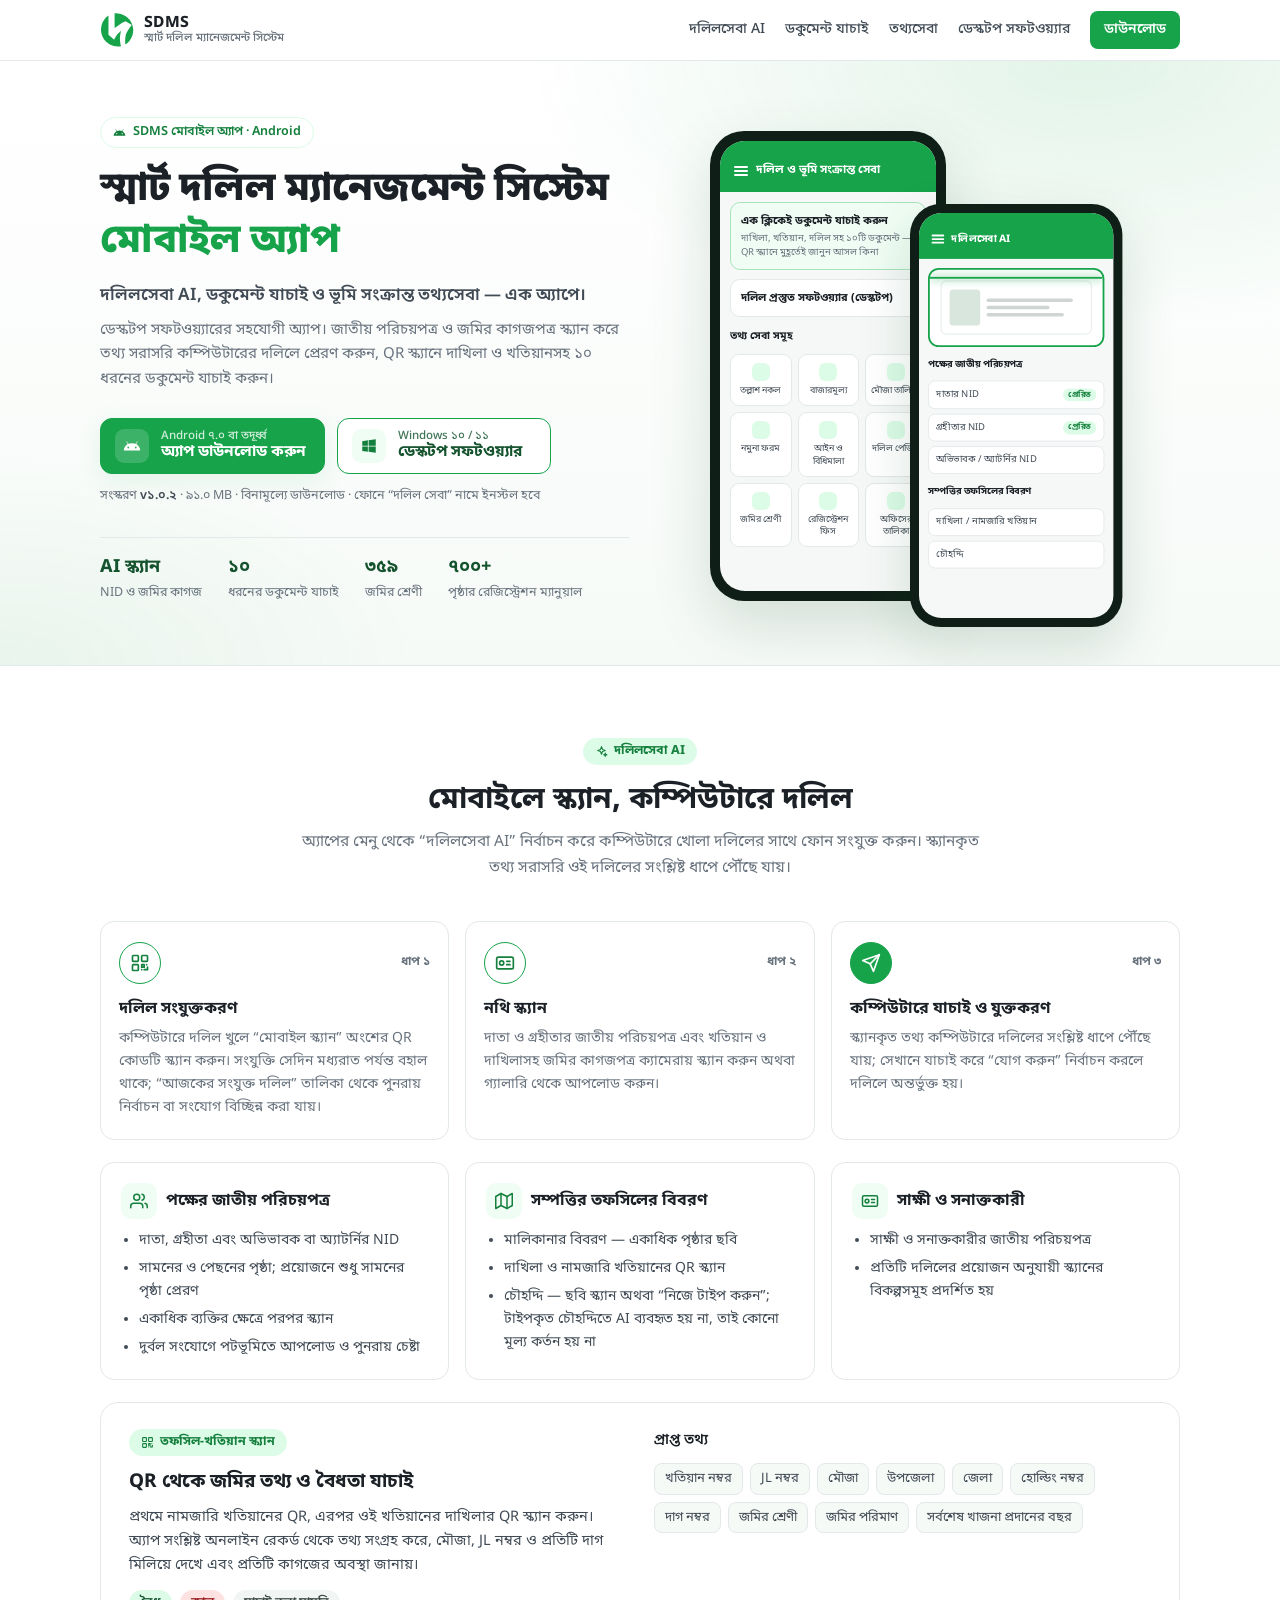
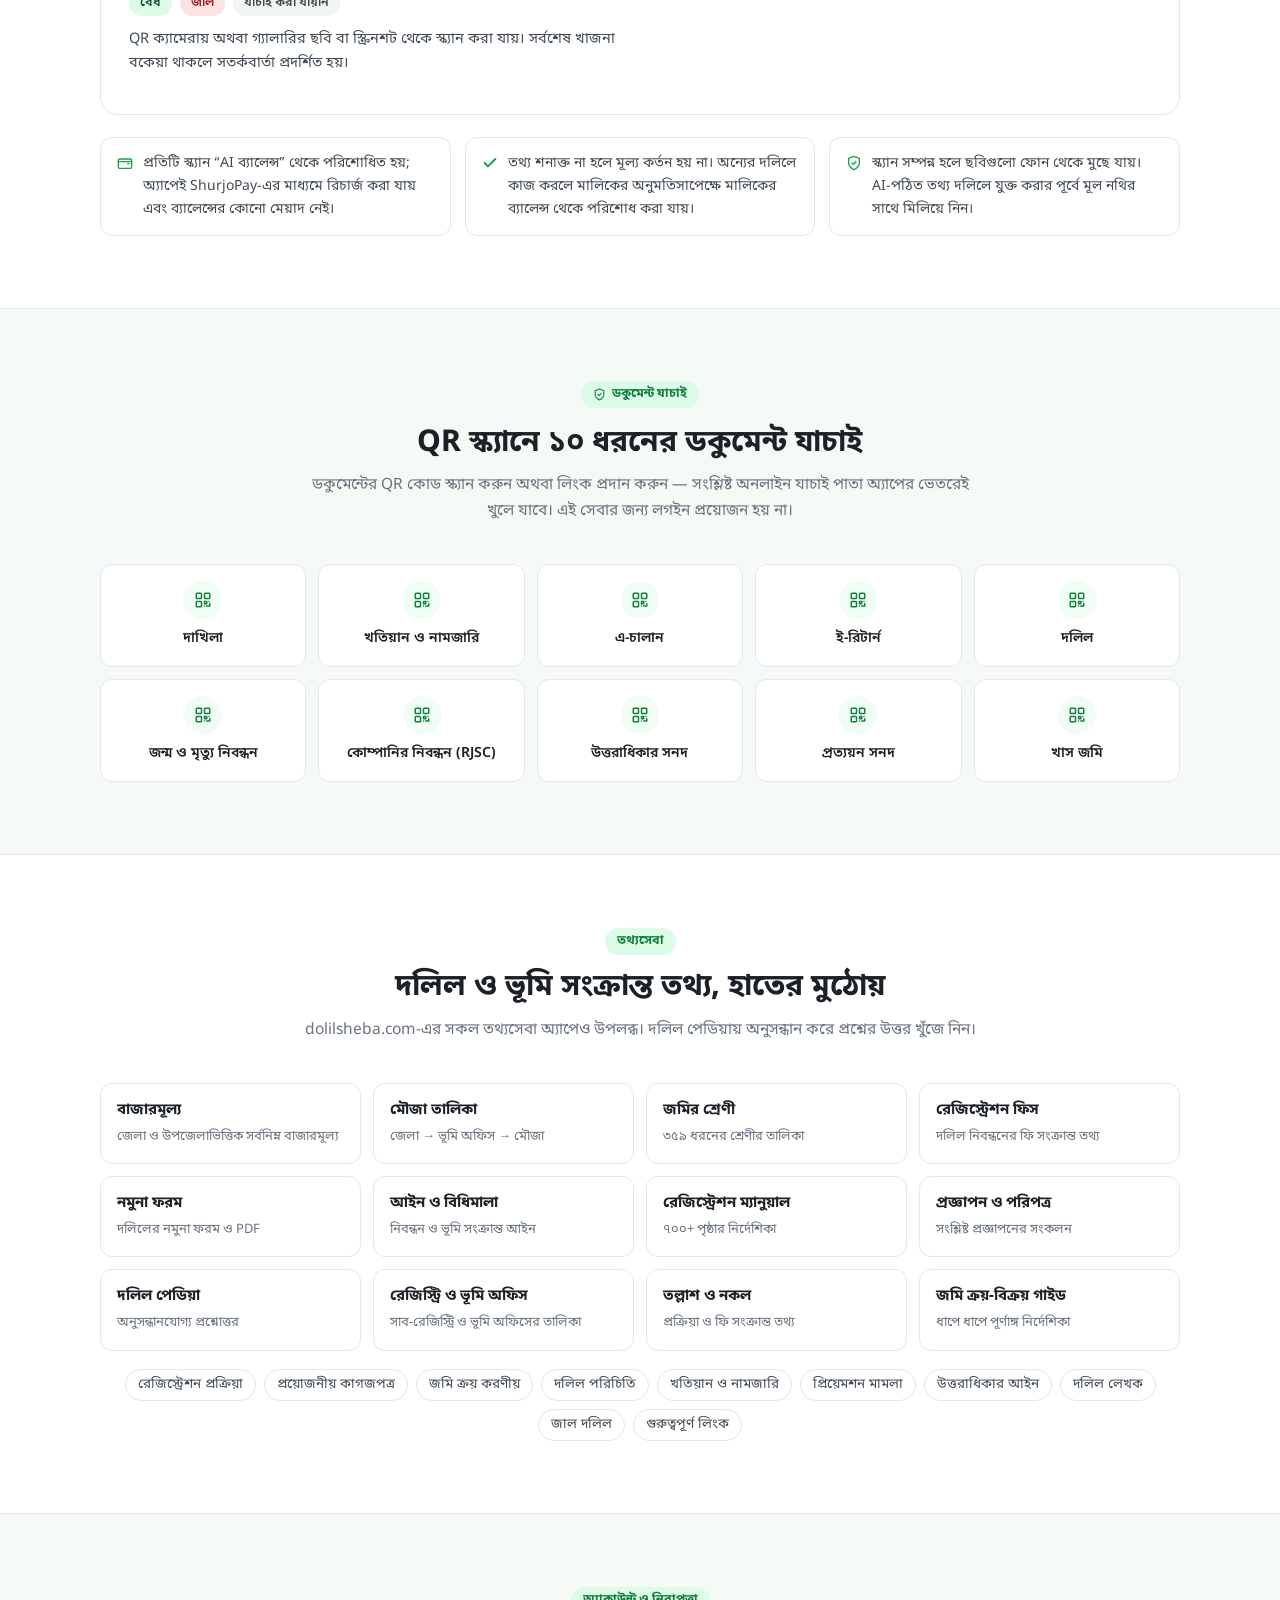
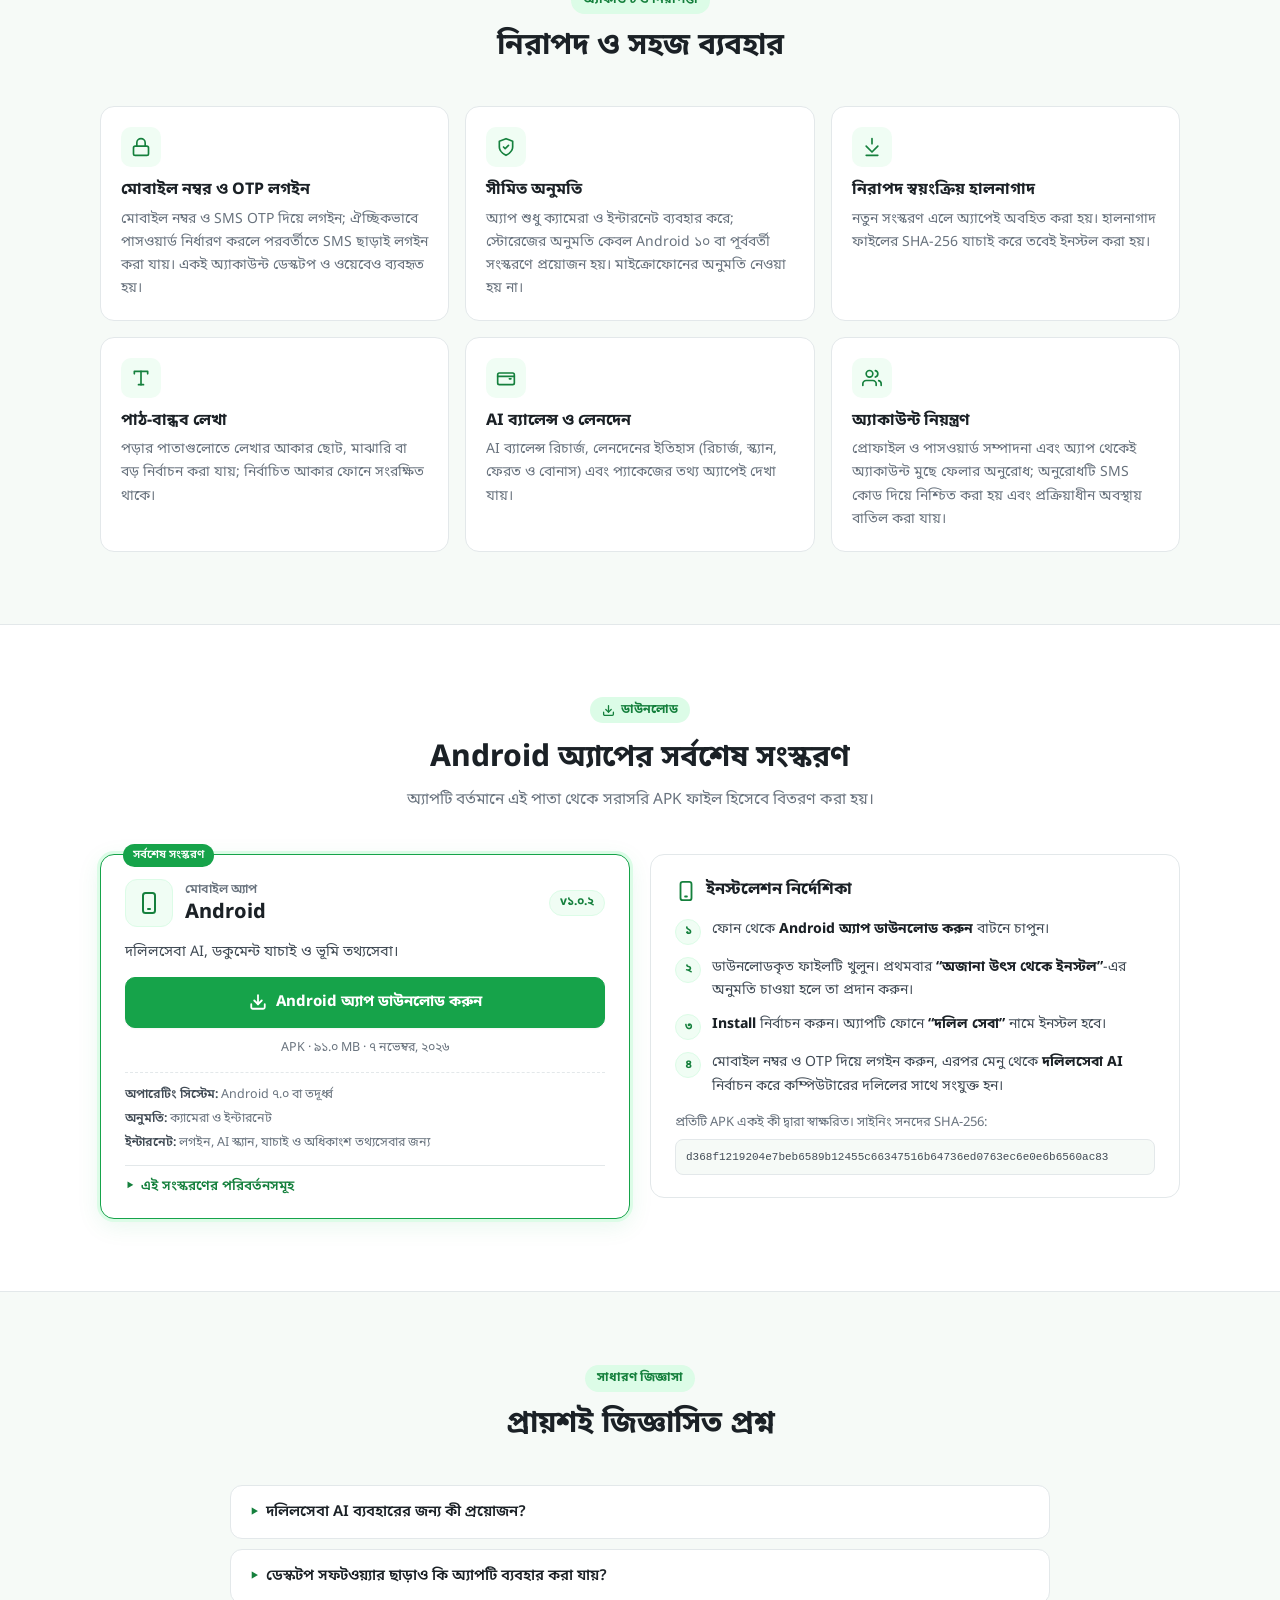
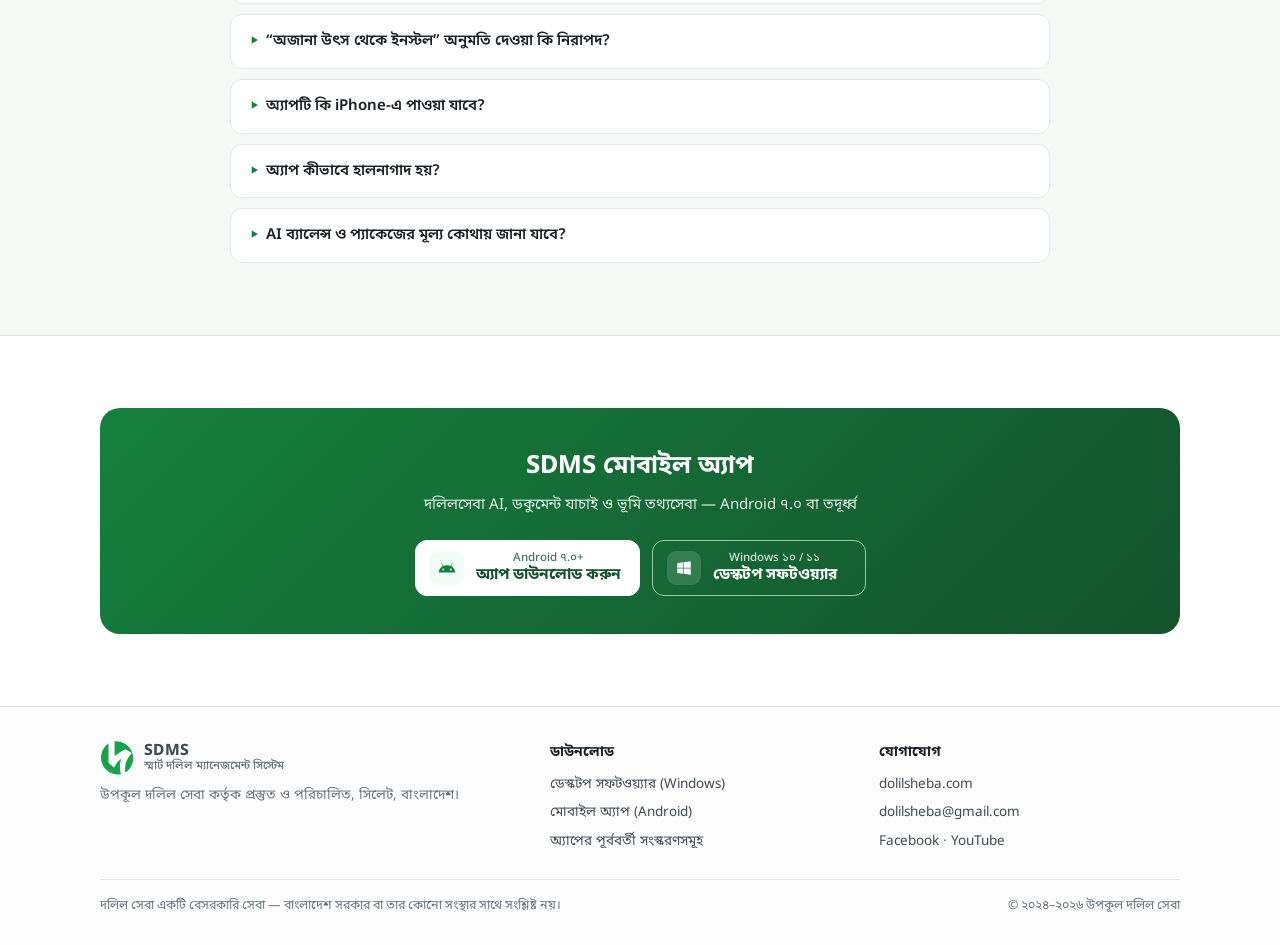
==== mobile-app/index.html @ 979d43c3 "Landing page rebuild and new mobile app page The main page now opens with compact download buttons (" ====
<!DOCTYPE html>
<html lang="bn">
<head>
<meta charset="utf-8" />
<meta name="viewport" content="width=device-width, initial-scale=1" />
<title>SDMS মোবাইল অ্যাপ — দলিলসেবা AI ও ডকুমেন্ট যাচাই</title>
<meta name="description" content="স্মার্ট দলিল ম্যানেজমেন্ট সিস্টেমের Android অ্যাপ — দলিলসেবা AI দিয়ে জাতীয় পরিচয়পত্র ও জমির কাগজ স্ক্যান করে কম্পিউটারের দলিলে প্রেরণ, QR স্ক্যানে ১০ ধরনের ডকুমেন্ট যাচাই এবং ভূমি সংক্রান্ত তথ্যসেবা।" />
<meta name="theme-color" content="#16a34a" />
<meta property="og:type" content="website" />
<meta property="og:title" content="SDMS মোবাইল অ্যাপ — স্মার্ট দলিল ম্যানেজমেন্ট সিস্টেম" />
<meta property="og:description" content="দলিলসেবা AI, ডকুমেন্ট যাচাই ও ভূমি তথ্যসেবা — এক অ্যাপে। Android ৭.০ বা তদূর্ধ্ব।" />
<meta property="og:image" content="https://dolil.github.io/dolilsheba-releases/apple-touch-icon.png" />
<link rel="icon" href="../favicon.ico" sizes="32x32" />
<link rel="icon" href="../logo.svg" type="image/svg+xml" />
<link rel="apple-touch-icon" href="../apple-touch-icon.png" />
<link rel="preconnect" href="https://fonts.googleapis.com" />
<link rel="preconnect" href="https://fonts.gstatic.com" crossorigin />
<link rel="stylesheet" href="https://fonts.googleapis.com/css2?family=Noto+Sans+Bengali:wght@400;500;600;700;800&display=swap" />
<link rel="stylesheet" href="../assets/site.css" />
<style>
  /* Hero visual: the app's home screen with the AI scan screen beside it */
  .phones { position: relative; display: flex; justify-content: center; align-items: flex-end; gap: 0; padding: 10px 0 0; }
  .app-phone { width: 236px; height: 470px; background: #0f1f17; border-radius: 34px; padding: 10px; box-shadow: var(--shadow-lg); }
  .app-phone + .app-phone { margin-left: -36px; margin-bottom: -26px; transform: scale(0.9); transform-origin: bottom left; }
  .app-screen { background: #f6f8f7; border-radius: 25px; height: 100%; overflow: hidden; display: flex; flex-direction: column; font-size: 10.5px; }
  .app-head { background: var(--green); color: #fff; padding: 20px 14px 12px; display: flex; align-items: center; gap: 8px; font-weight: 700; font-size: 11.5px; }
  .app-head i { width: 14px; height: 2px; background: #fff; box-shadow: 0 4px 0 #fff, 0 -4px 0 #fff; border-radius: 2px; }
  .app-body { padding: 10px; display: flex; flex-direction: column; gap: 9px; }
  .app-card { background: #fff; border: 1px solid var(--border); border-radius: 10px; padding: 9px 10px; }
  .app-card b { display: block; font-size: 11px; color: var(--text); }
  .app-card span { color: var(--muted); font-size: 9.5px; line-height: 1.45; display: block; margin-top: 2px; }
  .app-card.hl { border-color: #a7e3bd; background: var(--green-tint); }
  .app-tiles { display: grid; grid-template-columns: repeat(3, 1fr); gap: 6px; }
  .app-tiles div { background: #fff; border: 1px solid var(--border); border-radius: 9px; padding: 8px 4px; text-align: center; font-size: 9px; color: var(--soft); line-height: 1.35; }
  .app-tiles div::before { content: ""; display: block; width: 18px; height: 18px; margin: 0 auto 4px; border-radius: 6px; background: var(--green-soft); }
  .app-sec { font-weight: 700; font-size: 10.5px; color: var(--text); margin-top: 2px; }
  .scan-box { position: relative; border: 2px solid var(--green); border-radius: 12px; padding: 12px; background: #fff; overflow: hidden; }
  .scan-box .id-card { grid-template-columns: 34px 1fr; padding: 9px; }
  .scan-box .id-card .ph { width: 34px; height: 40px; }
  .ai-list { display: grid; gap: 5px; }
  .ai-list span { display: flex; justify-content: space-between; align-items: center; background: #fff; border: 1px solid var(--border); border-radius: 8px; padding: 6px 8px; color: var(--soft); }
  .ai-list span em { font-style: normal; font-size: 9px; font-weight: 700; color: var(--green-dark); background: var(--green-soft); border-radius: 999px; padding: 0 6px; }

  /* Scan groups */
  .groups { display: grid; grid-template-columns: repeat(3, 1fr); gap: 16px; }
  .group { background: #fff; border: 1px solid var(--border); border-radius: var(--radius); padding: 20px; }
  .group h3 { display: flex; align-items: center; gap: 9px; margin: 0 0 10px; font-size: 16px; }
  .group h3 span { width: 36px; height: 36px; border-radius: 10px; display: grid; place-items: center; background: var(--green-tint); color: var(--green-dark); }
  .group ul { margin: 0; padding-left: 18px; color: var(--soft); font-size: 14px; display: grid; gap: 5px; }

  /* Land QR detail */
  .landqr { display: grid; grid-template-columns: 1fr 1fr; gap: 28px; align-items: start; margin-top: 22px; background: #fff; border: 1px solid var(--border); border-radius: 18px; padding: 26px 28px; }
  .landqr h3 { margin: 8px 0 8px; font-size: 19px; }
  .landqr p { margin: 0 0 12px; color: var(--soft); font-size: 14.5px; }
  .fields { display: flex; flex-wrap: wrap; gap: 7px; }
  .fields span { font-size: 13px; border: 1px solid var(--border); background: var(--surface-alt); border-radius: 8px; padding: 4px 10px; color: var(--soft); }
  .status-row { display: flex; flex-wrap: wrap; gap: 8px; margin-top: 12px; }
  .status { font-size: 12.5px; font-weight: 600; border-radius: 999px; padding: 3px 11px; }
  .status.ok { background: var(--green-soft); color: var(--green-deep); }
  .status.bad { background: #fee2e2; color: #991b1b; }
  .status.na { background: #f1f5f4; color: #3d4b44; }

  /* Verification grid */
  .verify { display: grid; grid-template-columns: repeat(5, 1fr); gap: 12px; }
  .verify div { background: #fff; border: 1px solid var(--border); border-radius: 12px; padding: 16px 12px; text-align: center; font-size: 14px; font-weight: 600; color: var(--text); }
  .verify div span { display: grid; place-items: center; width: 38px; height: 38px; margin: 0 auto 8px; border-radius: 50%; background: var(--green-tint); color: var(--green-dark); }

  /* Info tiles */
  .info-grid { display: grid; grid-template-columns: repeat(4, 1fr); gap: 12px; }
  .info-grid div { background: #fff; border: 1px solid var(--border); border-radius: 12px; padding: 14px 16px; }
  .info-grid b { display: block; font-size: 15px; }
  .info-grid span { font-size: 13px; color: var(--muted); }
  .more-chips { display: flex; flex-wrap: wrap; justify-content: center; gap: 8px; margin-top: 18px; }
  .more-chips span { font-size: 13.5px; background: #fff; border: 1px solid var(--border); border-radius: 999px; padding: 4px 12px; color: var(--soft); }

  /* Download block */
  .dl-wide { display: grid; grid-template-columns: 1fr 1fr; gap: 20px; align-items: start; }
  .verify-box { margin-top: 14px; font-size: 13px; color: var(--muted); }
  .verify-box code { display: block; font-family: ui-monospace, Consolas, monospace; font-size: 11px; color: var(--soft); background: var(--surface-alt); border: 1px solid var(--border); border-radius: 8px; padding: 8px 10px; margin-top: 6px; word-break: break-all; }

  @media (max-width: 980px) {
    .groups, .landqr, .dl-wide { grid-template-columns: 1fr; }
    .verify { grid-template-columns: repeat(3, 1fr); }
    .info-grid { grid-template-columns: repeat(2, 1fr); }
  }
  @media (max-width: 720px) {
    .app-phone { width: 196px; height: 400px; }
    .app-phone + .app-phone { display: none; }
    .verify { grid-template-columns: repeat(2, 1fr); }
    .info-grid { grid-template-columns: 1fr; }
    .landqr { padding: 20px; }
  }
</style>
</head>
<body>

<svg width="0" height="0" style="position:absolute" aria-hidden="true">
  <defs>
    <symbol id="i-download" viewBox="0 0 24 24" fill="none" stroke="currentColor" stroke-width="2.4" stroke-linecap="round" stroke-linejoin="round"><path d="M21 15v4a2 2 0 0 1-2 2H5a2 2 0 0 1-2-2v-4"/><polyline points="7 10 12 15 17 10"/><line x1="12" y1="15" x2="12" y2="3"/></symbol>
    <symbol id="i-windows" viewBox="0 0 24 24" fill="currentColor"><path d="M3 5.5 10.5 4.4v7.1H3zM11.5 4.3 21 3v8.5h-9.5zM3 12.5h7.5v7.1L3 18.5zM11.5 12.5H21V21l-9.5-1.3z"/></symbol>
    <symbol id="i-android" viewBox="0 0 24 24" fill="currentColor"><path d="M17.6 9.48l1.84-3.18a.38.38 0 0 0-.66-.38l-1.86 3.22A11.4 11.4 0 0 0 12 8.2c-1.77 0-3.43.38-4.92.94L5.22 5.92a.38.38 0 0 0-.66.38L6.4 9.48A10.8 10.8 0 0 0 1 18h22a10.8 10.8 0 0 0-5.4-8.52zM7 15.25a1.25 1.25 0 1 1 0-2.5 1.25 1.25 0 0 1 0 2.5zm10 0a1.25 1.25 0 1 1 0-2.5 1.25 1.25 0 0 1 0 2.5z"/></symbol>
    <symbol id="i-monitor" viewBox="0 0 24 24" fill="none" stroke="currentColor" stroke-width="2" stroke-linecap="round" stroke-linejoin="round"><rect x="2" y="3" width="20" height="14" rx="2"/><line x1="8" y1="21" x2="16" y2="21"/><line x1="12" y1="17" x2="12" y2="21"/></symbol>
    <symbol id="i-phone" viewBox="0 0 24 24" fill="none" stroke="currentColor" stroke-width="2" stroke-linecap="round" stroke-linejoin="round"><rect x="6" y="2" width="12" height="20" rx="2.5"/><line x1="11" y1="18" x2="13" y2="18"/></symbol>
    <symbol id="i-check" viewBox="0 0 24 24" fill="none" stroke="currentColor" stroke-width="3" stroke-linecap="round" stroke-linejoin="round"><polyline points="20 6 9 17 4 12"/></symbol>
    <symbol id="i-qr" viewBox="0 0 24 24" fill="none" stroke="currentColor" stroke-width="2" stroke-linecap="round" stroke-linejoin="round"><rect x="3" y="3" width="7" height="7" rx="1"/><rect x="14" y="3" width="7" height="7" rx="1"/><rect x="3" y="14" width="7" height="7" rx="1"/><path d="M14 14h3v3h-3zM20 14v.01M14 20h.01M17 20h4v-3"/></symbol>
    <symbol id="i-id" viewBox="0 0 24 24" fill="none" stroke="currentColor" stroke-width="2" stroke-linecap="round" stroke-linejoin="round"><rect x="2" y="5" width="20" height="14" rx="2"/><circle cx="8" cy="12" r="2.5"/><path d="M14 10h4M14 14h4"/></symbol>
    <symbol id="i-send" viewBox="0 0 24 24" fill="none" stroke="currentColor" stroke-width="2" stroke-linecap="round" stroke-linejoin="round"><line x1="22" y1="2" x2="11" y2="13"/><polygon points="22 2 15 22 11 13 2 9 22 2"/></symbol>
    <symbol id="i-map" viewBox="0 0 24 24" fill="none" stroke="currentColor" stroke-width="2" stroke-linecap="round" stroke-linejoin="round"><polygon points="1 6 1 22 8 18 16 22 23 18 23 2 16 6 8 2 1 6"/><line x1="8" y1="2" x2="8" y2="18"/><line x1="16" y1="6" x2="16" y2="22"/></symbol>
    <symbol id="i-users" viewBox="0 0 24 24" fill="none" stroke="currentColor" stroke-width="2" stroke-linecap="round" stroke-linejoin="round"><path d="M17 21v-2a4 4 0 0 0-4-4H5a4 4 0 0 0-4 4v2"/><circle cx="9" cy="7" r="4"/><path d="M23 21v-2a4 4 0 0 0-3-3.87M16 3.13a4 4 0 0 1 0 7.75"/></symbol>
    <symbol id="i-shield" viewBox="0 0 24 24" fill="none" stroke="currentColor" stroke-width="2" stroke-linecap="round" stroke-linejoin="round"><path d="M12 22s8-4 8-10V5l-8-3-8 3v7c0 6 8 10 8 10z"/><polyline points="9 12 11 14 15 10"/></symbol>
    <symbol id="i-spark" viewBox="0 0 24 24" fill="none" stroke="currentColor" stroke-width="2" stroke-linecap="round" stroke-linejoin="round"><path d="M12 3l1.9 5.1L19 10l-5.1 1.9L12 17l-1.9-5.1L5 10l5.1-1.9z"/><path d="M19 15l.8 2.2L22 18l-2.2.8L19 21l-.8-2.2L16 18l2.2-.8z"/></symbol>
    <symbol id="i-lock" viewBox="0 0 24 24" fill="none" stroke="currentColor" stroke-width="2" stroke-linecap="round" stroke-linejoin="round"><rect x="3" y="11" width="18" height="11" rx="2"/><path d="M7 11V7a5 5 0 0 1 10 0v4"/></symbol>
    <symbol id="i-text" viewBox="0 0 24 24" fill="none" stroke="currentColor" stroke-width="2" stroke-linecap="round" stroke-linejoin="round"><polyline points="4 7 4 4 20 4 20 7"/><line x1="9" y1="20" x2="15" y2="20"/><line x1="12" y1="4" x2="12" y2="20"/></symbol>
    <symbol id="i-update" viewBox="0 0 24 24" fill="none" stroke="currentColor" stroke-width="2" stroke-linecap="round" stroke-linejoin="round"><path d="M12 2v6"/><path d="M5 11l7 7 7-7"/><path d="M5 22h14"/></symbol>
    <symbol id="i-wallet" viewBox="0 0 24 24" fill="none" stroke="currentColor" stroke-width="2" stroke-linecap="round" stroke-linejoin="round"><rect x="2" y="6" width="20" height="14" rx="2"/><path d="M16 13h2M2 10h20"/></symbol>
    <symbol id="i-arrow" viewBox="0 0 24 24" fill="none" stroke="currentColor" stroke-width="2.5" stroke-linecap="round" stroke-linejoin="round"><line x1="5" y1="12" x2="19" y2="12"/><polyline points="12 5 19 12 12 19"/></symbol>
  </defs>
</svg>

<nav class="nav">
  <div class="wrap">
    <a class="brand" href="../">
      <img src="../logo.svg" alt="" width="34" height="34" />
      <span class="brand-text"><b>SDMS</b><span>স্মার্ট দলিল ম্যানেজমেন্ট সিস্টেম</span></span>
    </a>
    <div class="nav-links">
      <a href="#ai">দলিলসেবা AI</a>
      <a href="#verify">ডকুমেন্ট যাচাই</a>
      <a href="#info">তথ্যসেবা</a>
      <a href="../">ডেস্কটপ সফটওয়্যার</a>
      <a class="nav-cta" href="#download">ডাউনলোড</a>
    </div>
  </div>
</nav>

<!-- ═══ Hero ═══ -->
<header class="hero">
  <div class="wrap hero-grid">
    <div>
      <span class="eyebrow"><svg width="13" height="13"><use href="#i-android"/></svg>SDMS মোবাইল অ্যাপ &middot; Android</span>
      <h1>স্মার্ট দলিল ম্যানেজমেন্ট সিস্টেম <em>মোবাইল অ্যাপ</em></h1>
      <p class="lead">দলিলসেবা AI, ডকুমেন্ট যাচাই ও ভূমি সংক্রান্ত তথ্যসেবা — এক অ্যাপে।</p>
      <p class="sub">ডেস্কটপ সফটওয়্যারের সহযোগী অ্যাপ। জাতীয় পরিচয়পত্র ও জমির কাগজপত্র স্ক্যান করে তথ্য সরাসরি কম্পিউটারের দলিলে প্রেরণ করুন, QR স্ক্যানে দাখিলা ও খতিয়ানসহ ১০ ধরনের ডকুমেন্ট যাচাই করুন।</p>

      <div class="get-btns">
        <a class="get primary" data-dl="mobile" href="https://github.com/dolil/dolilsheba-mobile-releases/releases/latest/download/dolilsheba.apk">
          <span class="g-ico"><svg width="18" height="18"><use href="#i-android"/></svg></span>
          <span class="g-txt"><small>Android ৭.০ বা তদূর্ধ্ব</small><b>অ্যাপ ডাউনলোড করুন</b></span>
        </a>
        <a class="get" href="../#download">
          <span class="g-ico"><svg width="18" height="18"><use href="#i-windows"/></svg></span>
          <span class="g-txt"><small>Windows ১০ / ১১</small><b>ডেস্কটপ সফটওয়্যার</b></span>
        </a>
      </div>
      <p class="get-meta">সংস্করণ <b data-ver="mobile"></b> &middot; <span data-size="mobile"></span> &middot; বিনামূল্যে ডাউনলোড &middot; ফোনে “দলিল সেবা” নামে ইনস্টল হবে</p>

      <div class="stats">
        <div class="stat"><b>AI স্ক্যান</b><span>NID ও জমির কাগজ</span></div>
        <div class="stat"><b>১০</b><span>ধরনের ডকুমেন্ট যাচাই</span></div>
        <div class="stat"><b>৩৫৯</b><span>জমির শ্রেণী</span></div>
        <div class="stat"><b>৭০০+</b><span>পৃষ্ঠার রেজিস্ট্রেশন ম্যানুয়াল</span></div>
      </div>
    </div>

    <div class="phones" aria-hidden="true">
      <div class="app-phone">
        <div class="app-screen">
          <div class="app-head"><i></i>দলিল ও ভূমি সংক্রান্ত সেবা</div>
          <div class="app-body">
            <div class="app-card hl"><b>এক ক্লিকেই ডকুমেন্ট যাচাই করুন</b><span>দাখিলা, খতিয়ান, দলিল সহ ১০টি ডকুমেন্ট — QR স্ক্যানে মুহূর্তেই জানুন আসল কিনা</span></div>
            <div class="app-card"><b>দলিল প্রস্তুত সফটওয়্যার (ডেস্কটপ)</b></div>
            <div class="app-sec">তথ্য সেবা সমূহ</div>
            <div class="app-tiles">
              <div>তল্লাশ নকল</div><div>বাজারমূল্য</div><div>মৌজা তালিকা</div>
              <div>নমুনা ফরম</div><div>আইন ও বিধিমালা</div><div>দলিল পেডিয়া</div>
              <div>জমির শ্রেণী</div><div>রেজিস্ট্রেশন ফিস</div><div>অফিসের তালিকা</div>
            </div>
          </div>
        </div>
      </div>
      <div class="app-phone">
        <div class="app-screen">
          <div class="app-head"><i></i>দলিলসেবা AI</div>
          <div class="app-body">
            <div class="scan-box">
              <div class="id-card"><span class="ph"></span><span class="ln"><i style="width:90%"></i><i style="width:65%"></i><i style="width:80%"></i></span></div>
              <span class="scan-line"></span>
            </div>
            <div class="app-sec">পক্ষের জাতীয় পরিচয়পত্র</div>
            <div class="ai-list">
              <span>দাতার NID <em>প্রেরিত</em></span>
              <span>গ্রহীতার NID <em>প্রেরিত</em></span>
              <span>অভিভাবক / অ্যাটর্নির NID</span>
            </div>
            <div class="app-sec">সম্পত্তির তফসিলের বিবরণ</div>
            <div class="ai-list"><span>দাখিলা / নামজারি খতিয়ান</span><span>চৌহদ্দি</span></div>
          </div>
        </div>
      </div>
    </div>
  </div>
</header>

<!-- ═══ দলিলসেবা AI ═══ -->
<section class="block" id="ai">
  <div class="wrap">
    <div class="sec-head">
      <span class="chip"><svg width="13" height="13"><use href="#i-spark"/></svg>দলিলসেবা AI</span>
      <h2>মোবাইলে স্ক্যান, কম্পিউটারে দলিল</h2>
      <p>অ্যাপের মেনু থেকে “দলিলসেবা AI” নির্বাচন করে কম্পিউটারে খোলা দলিলের সাথে ফোন সংযুক্ত করুন। স্ক্যানকৃত তথ্য সরাসরি ওই দলিলের সংশ্লিষ্ট ধাপে পৌঁছে যায়।</p>
    </div>

    <ol class="steps" style="grid-template-columns:repeat(3,1fr)">
      <li class="step">
        <div class="step-top"><span class="step-ico"><svg width="20" height="20"><use href="#i-qr"/></svg></span><span class="step-num">ধাপ ১</span></div>
        <h3>দলিল সংযুক্তকরণ</h3>
        <p>কম্পিউটারে দলিল খুলে “মোবাইল স্ক্যান” অংশের QR কোডটি স্ক্যান করুন। সংযুক্তি সেদিন মধ্যরাত পর্যন্ত বহাল থাকে; “আজকের সংযুক্ত দলিল” তালিকা থেকে পুনরায় নির্বাচন বা সংযোগ বিচ্ছিন্ন করা যায়।</p>
      </li>
      <li class="step">
        <div class="step-top"><span class="step-ico"><svg width="20" height="20"><use href="#i-id"/></svg></span><span class="step-num">ধাপ ২</span></div>
        <h3>নথি স্ক্যান</h3>
        <p>দাতা ও গ্রহীতার জাতীয় পরিচয়পত্র এবং খতিয়ান ও দাখিলাসহ জমির কাগজপত্র ক্যামেরায় স্ক্যান করুন অথবা গ্যালারি থেকে আপলোড করুন।</p>
      </li>
      <li class="step last">
        <div class="step-top"><span class="step-ico"><svg width="20" height="20"><use href="#i-send"/></svg></span><span class="step-num">ধাপ ৩</span></div>
        <h3>কম্পিউটারে যাচাই ও যুক্তকরণ</h3>
        <p>স্ক্যানকৃত তথ্য কম্পিউটারে দলিলের সংশ্লিষ্ট ধাপে পৌঁছে যায়; সেখানে যাচাই করে “যোগ করুন” নির্বাচন করলে দলিলে অন্তর্ভুক্ত হয়।</p>
      </li>
    </ol>

    <div class="groups" style="margin-top:22px">
      <div class="group">
        <h3><span><svg width="18" height="18"><use href="#i-users"/></svg></span>পক্ষের জাতীয় পরিচয়পত্র</h3>
        <ul>
          <li>দাতা, গ্রহীতা এবং অভিভাবক বা অ্যাটর্নির NID</li>
          <li>সামনের ও পেছনের পৃষ্ঠা; প্রয়োজনে শুধু সামনের পৃষ্ঠা প্রেরণ</li>
          <li>একাধিক ব্যক্তির ক্ষেত্রে পরপর স্ক্যান</li>
          <li>দুর্বল সংযোগে পটভূমিতে আপলোড ও পুনরায় চেষ্টা</li>
        </ul>
      </div>
      <div class="group">
        <h3><span><svg width="18" height="18"><use href="#i-map"/></svg></span>সম্পত্তির তফসিলের বিবরণ</h3>
        <ul>
          <li>মালিকানার বিবরণ — একাধিক পৃষ্ঠার ছবি</li>
          <li>দাখিলা ও নামজারি খতিয়ানের QR স্ক্যান</li>
          <li>চৌহদ্দি — ছবি স্ক্যান অথবা “নিজে টাইপ করুন”; টাইপকৃত চৌহদ্দিতে AI ব্যবহৃত হয় না, তাই কোনো মূল্য কর্তন হয় না</li>
        </ul>
      </div>
      <div class="group">
        <h3><span><svg width="18" height="18"><use href="#i-id"/></svg></span>সাক্ষী ও সনাক্তকারী</h3>
        <ul>
          <li>সাক্ষী ও সনাক্তকারীর জাতীয় পরিচয়পত্র</li>
          <li>প্রতিটি দলিলের প্রয়োজন অনুযায়ী স্ক্যানের বিকল্পসমূহ প্রদর্শিত হয়</li>
        </ul>
      </div>
    </div>

    <div class="landqr">
      <div>
        <span class="chip"><svg width="13" height="13"><use href="#i-qr"/></svg>তফসিল-খতিয়ান স্ক্যান</span>
        <h3>QR থেকে জমির তথ্য ও বৈধতা যাচাই</h3>
        <p>প্রথমে নামজারি খতিয়ানের QR, এরপর ওই খতিয়ানের দাখিলার QR স্ক্যান করুন। অ্যাপ সংশ্লিষ্ট অনলাইন রেকর্ড থেকে তথ্য সংগ্রহ করে, মৌজা, JL নম্বর ও প্রতিটি দাগ মিলিয়ে দেখে এবং প্রতিটি কাগজের অবস্থা জানায়।</p>
        <div class="status-row">
          <span class="status ok">বৈধ</span><span class="status bad">জাল</span><span class="status na">যাচাই করা যায়নি</span>
        </div>
        <p style="margin-top:12px">QR ক্যামেরায় অথবা গ্যালারির ছবি বা স্ক্রিনশট থেকে স্ক্যান করা যায়। সর্বশেষ খাজনা বকেয়া থাকলে সতর্কবার্তা প্রদর্শিত হয়।</p>
      </div>
      <div>
        <p style="font-weight:600;color:var(--text);margin-bottom:10px">প্রাপ্ত তথ্য</p>
        <div class="fields">
          <span>খতিয়ান নম্বর</span><span>JL নম্বর</span><span>মৌজা</span><span>উপজেলা</span><span>জেলা</span>
          <span>হোল্ডিং নম্বর</span><span>দাগ নম্বর</span><span>জমির শ্রেণী</span><span>জমির পরিমাণ</span><span>সর্বশেষ খাজনা প্রদানের বছর</span>
        </div>
      </div>
    </div>

    <div class="trust">
      <div><svg width="16" height="16"><use href="#i-wallet"/></svg><span>প্রতিটি স্ক্যান “AI ব্যালেন্স” থেকে পরিশোধিত হয়; অ্যাপেই ShurjoPay-এর মাধ্যমে রিচার্জ করা যায় এবং ব্যালেন্সের কোনো মেয়াদ নেই।</span></div>
      <div><svg width="16" height="16"><use href="#i-check"/></svg><span>তথ্য শনাক্ত না হলে মূল্য কর্তন হয় না। অন্যের দলিলে কাজ করলে মালিকের অনুমতিসাপেক্ষে মালিকের ব্যালেন্স থেকে পরিশোধ করা যায়।</span></div>
      <div><svg width="16" height="16"><use href="#i-shield"/></svg><span>স্ক্যান সম্পন্ন হলে ছবিগুলো ফোন থেকে মুছে যায়। AI-পঠিত তথ্য দলিলে যুক্ত করার পূর্বে মূল নথির সাথে মিলিয়ে নিন।</span></div>
    </div>
  </div>
</section>

<!-- ═══ Document verification ═══ -->
<section class="block alt" id="verify">
  <div class="wrap">
    <div class="sec-head">
      <span class="chip"><svg width="13" height="13"><use href="#i-shield"/></svg>ডকুমেন্ট যাচাই</span>
      <h2>QR স্ক্যানে ১০ ধরনের ডকুমেন্ট যাচাই</h2>
      <p>ডকুমেন্টের QR কোড স্ক্যান করুন অথবা লিংক প্রদান করুন — সংশ্লিষ্ট অনলাইন যাচাই পাতা অ্যাপের ভেতরেই খুলে যাবে। এই সেবার জন্য লগইন প্রয়োজন হয় না।</p>
    </div>
    <div class="verify">
      <div><span><svg width="18" height="18"><use href="#i-qr"/></svg></span>দাখিলা</div>
      <div><span><svg width="18" height="18"><use href="#i-qr"/></svg></span>খতিয়ান ও নামজারি</div>
      <div><span><svg width="18" height="18"><use href="#i-qr"/></svg></span>এ-চালান</div>
      <div><span><svg width="18" height="18"><use href="#i-qr"/></svg></span>ই-রিটার্ন</div>
      <div><span><svg width="18" height="18"><use href="#i-qr"/></svg></span>দলিল</div>
      <div><span><svg width="18" height="18"><use href="#i-qr"/></svg></span>জন্ম ও মৃত্যু নিবন্ধন</div>
      <div><span><svg width="18" height="18"><use href="#i-qr"/></svg></span>কোম্পানির নিবন্ধন (RJSC)</div>
      <div><span><svg width="18" height="18"><use href="#i-qr"/></svg></span>উত্তরাধিকার সনদ</div>
      <div><span><svg width="18" height="18"><use href="#i-qr"/></svg></span>প্রত্যয়ন সনদ</div>
      <div><span><svg width="18" height="18"><use href="#i-qr"/></svg></span>খাস জমি</div>
    </div>
  </div>
</section>

<!-- ═══ Information services ═══ -->
<section class="block" id="info">
  <div class="wrap">
    <div class="sec-head">
      <span class="chip">তথ্যসেবা</span>
      <h2>দলিল ও ভূমি সংক্রান্ত তথ্য, হাতের মুঠোয়</h2>
      <p>dolilsheba.com-এর সকল তথ্যসেবা অ্যাপেও উপলব্ধ। দলিল পেডিয়ায় অনুসন্ধান করে প্রশ্নের উত্তর খুঁজে নিন।</p>
    </div>
    <div class="info-grid">
      <div><b>বাজারমূল্য</b><span>জেলা ও উপজেলাভিত্তিক সর্বনিম্ন বাজারমূল্য</span></div>
      <div><b>মৌজা তালিকা</b><span>জেলা → ভূমি অফিস → মৌজা</span></div>
      <div><b>জমির শ্রেণী</b><span>৩৫৯ ধরনের শ্রেণীর তালিকা</span></div>
      <div><b>রেজিস্ট্রেশন ফিস</b><span>দলিল নিবন্ধনের ফি সংক্রান্ত তথ্য</span></div>
      <div><b>নমুনা ফরম</b><span>দলিলের নমুনা ফরম ও PDF</span></div>
      <div><b>আইন ও বিধিমালা</b><span>নিবন্ধন ও ভূমি সংক্রান্ত আইন</span></div>
      <div><b>রেজিস্ট্রেশন ম্যানুয়াল</b><span>৭০০+ পৃষ্ঠার নির্দেশিকা</span></div>
      <div><b>প্রজ্ঞাপন ও পরিপত্র</b><span>সংশ্লিষ্ট প্রজ্ঞাপনের সংকলন</span></div>
      <div><b>দলিল পেডিয়া</b><span>অনুসন্ধানযোগ্য প্রশ্নোত্তর</span></div>
      <div><b>রেজিস্ট্রি ও ভূমি অফিস</b><span>সাব-রেজিস্ট্রি ও ভূমি অফিসের তালিকা</span></div>
      <div><b>তল্লাশ ও নকল</b><span>প্রক্রিয়া ও ফি সংক্রান্ত তথ্য</span></div>
      <div><b>জমি ক্রয়-বিক্রয় গাইড</b><span>ধাপে ধাপে পূর্ণাঙ্গ নির্দেশিকা</span></div>
    </div>
    <div class="more-chips">
      <span>রেজিস্ট্রেশন প্রক্রিয়া</span><span>প্রয়োজনীয় কাগজপত্র</span><span>জমি ক্রয় করণীয়</span><span>দলিল পরিচিতি</span>
      <span>খতিয়ান ও নামজারি</span><span>প্রিয়েমশন মামলা</span><span>উত্তরাধিকার আইন</span><span>দলিল লেখক</span><span>জাল দলিল</span><span>গুরুত্বপূর্ণ লিংক</span>
    </div>
  </div>
</section>

<!-- ═══ Account, privacy, convenience ═══ -->
<section class="block alt">
  <div class="wrap">
    <div class="sec-head">
      <span class="chip">অ্যাকাউন্ট ও নিরাপত্তা</span>
      <h2>নিরাপদ ও সহজ ব্যবহার</h2>
    </div>
    <div class="features">
      <div class="feat">
        <span class="f-ico"><svg width="20" height="20"><use href="#i-lock"/></svg></span>
        <h3>মোবাইল নম্বর ও OTP লগইন</h3>
        <p>মোবাইল নম্বর ও SMS OTP দিয়ে লগইন; ঐচ্ছিকভাবে পাসওয়ার্ড নির্ধারণ করলে পরবর্তীতে SMS ছাড়াই লগইন করা যায়। একই অ্যাকাউন্ট ডেস্কটপ ও ওয়েবেও ব্যবহৃত হয়।</p>
      </div>
      <div class="feat">
        <span class="f-ico"><svg width="20" height="20"><use href="#i-shield"/></svg></span>
        <h3>সীমিত অনুমতি</h3>
        <p>অ্যাপ শুধু ক্যামেরা ও ইন্টারনেট ব্যবহার করে; স্টোরেজের অনুমতি কেবল Android ১০ বা পূর্ববর্তী সংস্করণে প্রয়োজন হয়। মাইক্রোফোনের অনুমতি নেওয়া হয় না।</p>
      </div>
      <div class="feat">
        <span class="f-ico"><svg width="20" height="20"><use href="#i-update"/></svg></span>
        <h3>নিরাপদ স্বয়ংক্রিয় হালনাগাদ</h3>
        <p>নতুন সংস্করণ এলে অ্যাপেই অবহিত করা হয়। হালনাগাদ ফাইলের SHA-256 যাচাই করে তবেই ইনস্টল করা হয়।</p>
      </div>
      <div class="feat">
        <span class="f-ico"><svg width="20" height="20"><use href="#i-text"/></svg></span>
        <h3>পাঠ-বান্ধব লেখা</h3>
        <p>পড়ার পাতাগুলোতে লেখার আকার ছোট, মাঝারি বা বড় নির্বাচন করা যায়; নির্বাচিত আকার ফোনে সংরক্ষিত থাকে।</p>
      </div>
      <div class="feat">
        <span class="f-ico"><svg width="20" height="20"><use href="#i-wallet"/></svg></span>
        <h3>AI ব্যালেন্স ও লেনদেন</h3>
        <p>AI ব্যালেন্স রিচার্জ, লেনদেনের ইতিহাস (রিচার্জ, স্ক্যান, ফেরত ও বোনাস) এবং প্যাকেজের তথ্য অ্যাপেই দেখা যায়।</p>
      </div>
      <div class="feat">
        <span class="f-ico"><svg width="20" height="20"><use href="#i-users"/></svg></span>
        <h3>অ্যাকাউন্ট নিয়ন্ত্রণ</h3>
        <p>প্রোফাইল ও পাসওয়ার্ড সম্পাদনা এবং অ্যাপ থেকেই অ্যাকাউন্ট মুছে ফেলার অনুরোধ; অনুরোধটি SMS কোড দিয়ে নিশ্চিত করা হয় এবং প্রক্রিয়াধীন অবস্থায় বাতিল করা যায়।</p>
      </div>
    </div>
  </div>
</section>

<!-- ═══ Download ═══ -->
<section class="block" id="download">
  <div class="wrap">
    <div class="sec-head">
      <span class="chip"><svg width="13" height="13"><use href="#i-download"/></svg>ডাউনলোড</span>
      <h2>Android অ্যাপের সর্বশেষ সংস্করণ</h2>
      <p>অ্যাপটি বর্তমানে এই পাতা থেকে সরাসরি APK ফাইল হিসেবে বিতরণ করা হয়।</p>
    </div>
    <div class="dl-wide">
      <article class="dl-card mobile for-you">
        <span class="for-you-tag">সর্বশেষ সংস্করণ</span>
        <div class="dl-head">
          <span class="dl-icon"><svg width="24" height="24"><use href="#i-phone"/></svg></span>
          <div class="dl-title"><p class="dl-kind">মোবাইল অ্যাপ</p><h3>Android</h3></div>
          <span class="ver-pill" data-ver="mobile"></span>
        </div>
        <p class="dl-desc">দলিলসেবা AI, ডকুমেন্ট যাচাই ও ভূমি তথ্যসেবা।</p>
        <a class="btn block" data-dl="mobile" href="https://github.com/dolil/dolilsheba-mobile-releases/releases/latest/download/dolilsheba.apk"><svg width="18" height="18"><use href="#i-download"/></svg>Android অ্যাপ ডাউনলোড করুন</a>
        <p class="dl-meta">APK &middot; <span data-size="mobile"></span> &middot; <span data-date="mobile"></span></p>
        <div class="req">
          <span><b>অপারেটিং সিস্টেম:</b> Android ৭.০ বা তদূর্ধ্ব</span>
          <span><b>অনুমতি:</b> ক্যামেরা ও ইন্টারনেট</span>
          <span><b>ইন্টারনেট:</b> লগইন, AI স্ক্যান, যাচাই ও অধিকাংশ তথ্যসেবার জন্য</span>
        </div>
        <details class="dl-notes" data-notes="mobile" hidden><summary>এই সংস্করণের পরিবর্তনসমূহ</summary><div class="notes"></div><span class="sha" data-sha="mobile"></span></details>
      </article>
      <div class="inst">
        <h3><svg width="22" height="22"><use href="#i-phone"/></svg>ইনস্টলেশন নির্দেশিকা</h3>
        <ol>
          <li><span>ফোন থেকে <b>Android অ্যাপ ডাউনলোড করুন</b> বাটনে চাপুন।</span></li>
          <li><span>ডাউনলোডকৃত ফাইলটি খুলুন। প্রথমবার <b>“অজানা উৎস থেকে ইনস্টল”</b>-এর অনুমতি চাওয়া হলে তা প্রদান করুন।</span></li>
          <li><span><b>Install</b> নির্বাচন করুন। অ্যাপটি ফোনে <b>“দলিল সেবা”</b> নামে ইনস্টল হবে।</span></li>
          <li><span>মোবাইল নম্বর ও OTP দিয়ে লগইন করুন, এরপর মেনু থেকে <b>দলিলসেবা AI</b> নির্বাচন করে কম্পিউটারের দলিলের সাথে সংযুক্ত হন।</span></li>
        </ol>
        <div class="verify-box">
          প্রতিটি APK একই কী দ্বারা স্বাক্ষরিত। সাইনিং সনদের SHA-256:
          <code>d368f1219204e7beb6589b12455c66347516b64736ed0763ec6e0e6b6560ac83</code>
        </div>
      </div>
    </div>
  </div>
</section>

<!-- ═══ FAQ ═══ -->
<section class="block alt" id="faq">
  <div class="wrap">
    <div class="sec-head">
      <span class="chip">সাধারণ জিজ্ঞাসা</span>
      <h2>প্রায়শই জিজ্ঞাসিত প্রশ্ন</h2>
    </div>
    <div class="faq">
      <details>
        <summary>দলিলসেবা AI ব্যবহারের জন্য কী প্রয়োজন?</summary>
        <p>অ্যাপে লগইন, ইন্টারনেট সংযোগ, AI ব্যালেন্স এবং কম্পিউটারে SDMS ডেস্কটপ সফটওয়্যারে খোলা একটি দলিল — যার “মোবাইল স্ক্যান” অংশের QR কোড স্ক্যান করে ফোন সংযুক্ত করতে হয়।</p>
      </details>
      <details>
        <summary>ডেস্কটপ সফটওয়্যার ছাড়াও কি অ্যাপটি ব্যবহার করা যায়?</summary>
        <p>হ্যাঁ। ডকুমেন্ট যাচাই এবং বাজারমূল্য, মৌজা তালিকা, আইন ও বিধিমালা, দলিল পেডিয়াসহ তথ্যসেবাসমূহ স্বতন্ত্রভাবে ব্যবহার করা যায়। ডকুমেন্ট যাচাই ও তথ্যসেবার জন্য লগইন প্রয়োজন হয় না।</p>
      </details>
      <details>
        <summary>“অজানা উৎস থেকে ইনস্টল” অনুমতি দেওয়া কি নিরাপদ?</summary>
        <p>অ্যাপটি এই পাতা থেকে সরাসরি বিতরণ করা হয় বলে Android প্রথমবার এই অনুমতি চায়। শুধু এই পাতা বা dolilsheba.com থেকে ডাউনলোডকৃত APK ইনস্টল করুন। প্রতিটি সংস্করণ একই সাইনিং কী দ্বারা স্বাক্ষরিত, এবং APK-এর SHA-256 রিলিজ নোটে প্রকাশিত হয়।</p>
      </details>
      <details>
        <summary>অ্যাপটি কি iPhone-এ পাওয়া যাবে?</summary>
        <p>বর্তমানে শুধু Android (৭.০ বা তদূর্ধ্ব) সংস্করণ উপলব্ধ।</p>
      </details>
      <details>
        <summary>অ্যাপ কীভাবে হালনাগাদ হয়?</summary>
        <p>নতুন সংস্করণ প্রকাশিত হলে অ্যাপ “নতুন আপডেট পাওয়া গেছে” বার্তা দেখায়; “এখনই আপডেট করুন” নির্বাচন করলে ফাইলের SHA-256 যাচাইয়ের পর হালনাগাদ ইনস্টল হয়। মেনুর “আপডেট খুঁজুন” থেকেও নিজে পরীক্ষা করা যায়।</p>
      </details>
      <details>
        <summary>AI ব্যালেন্স ও প্যাকেজের মূল্য কোথায় জানা যাবে?</summary>
        <p>হালনাগাদ মূল্য ও প্যাকেজের তথ্য <a class="link-arrow" href="https://dolilsheba.com/packages" target="_blank" rel="noopener">dolilsheba.com/packages</a> পাতায় এবং অ্যাপের “AI ব্যালেন্স” অংশে পাওয়া যাবে।</p>
      </details>
    </div>
  </div>
</section>

<div class="wrap" style="margin-top:72px">
  <div class="cta">
    <h2>SDMS মোবাইল অ্যাপ</h2>
    <p>দলিলসেবা AI, ডকুমেন্ট যাচাই ও ভূমি তথ্যসেবা — Android ৭.০ বা তদূর্ধ্ব</p>
    <div class="get-btns">
      <a class="get" data-dl="mobile" href="https://github.com/dolil/dolilsheba-mobile-releases/releases/latest/download/dolilsheba.apk">
        <span class="g-ico"><svg width="18" height="18"><use href="#i-android"/></svg></span>
        <span class="g-txt"><small>Android ৭.০+</small><b>অ্যাপ ডাউনলোড করুন</b></span>
      </a>
      <a class="get ghost" href="../#download">
        <span class="g-ico"><svg width="18" height="18"><use href="#i-windows"/></svg></span>
        <span class="g-txt"><small>Windows ১০ / ১১</small><b>ডেস্কটপ সফটওয়্যার</b></span>
      </a>
    </div>
  </div>
</div>

<footer>
  <div class="wrap">
    <div class="foot-grid">
      <div class="foot-brand">
        <a class="brand" href="../"><img src="../logo.svg" alt="" width="34" height="34" /><span class="brand-text"><b>SDMS</b><span>স্মার্ট দলিল ম্যানেজমেন্ট সিস্টেম</span></span></a>
        <p>উপকূল দলিল সেবা কর্তৃক প্রস্তুত ও পরিচালিত, সিলেট, বাংলাদেশ।</p>
      </div>
      <div>
        <h4>ডাউনলোড</h4>
        <ul>
          <li><a href="../#download">ডেস্কটপ সফটওয়্যার (Windows)</a></li>
          <li><a href="#download">মোবাইল অ্যাপ (Android)</a></li>
          <li><a href="https://github.com/dolil/dolilsheba-mobile-releases/releases" target="_blank" rel="noopener">অ্যাপের পূর্ববর্তী সংস্করণসমূহ</a></li>
        </ul>
      </div>
      <div>
        <h4>যোগাযোগ</h4>
        <ul>
          <li><a href="https://dolilsheba.com" target="_blank" rel="noopener">dolilsheba.com</a></li>
          <li><a href="mailto:dolilsheba@gmail.com">dolilsheba@gmail.com</a></li>
          <li><a href="https://www.facebook.com/dolilsheba" target="_blank" rel="noopener">Facebook</a> &middot; <a href="https://www.youtube.com/@dolilsheba" target="_blank" rel="noopener">YouTube</a></li>
        </ul>
      </div>
    </div>
    <div class="disclaimer">
      <span>দলিল সেবা একটি বেসরকারি সেবা — বাংলাদেশ সরকার বা তার কোনো সংস্থার সাথে সংশ্লিষ্ট নয়।</span>
      <span>© ২০২৪–২০২৬ উপকূল দলিল সেবা</span>
    </div>
  </div>
</footer>

<script src="../assets/release.js"></script>
</body>
</html>
---- assets/site.css ----
/* Shared styles for the SDMS download pages (index.html and mobile-app/index.html).
   Brand values follow dolilsheba-web (tailwind.config.mjs): green #16a34a / #15803d. */
:root {
  --bg: #ffffff;
  --surface: #ffffff;
  --surface-alt: #f6faf7;
  --border: #e3e8ea;
  --border-strong: #cfd8d3;
  --text: #1b2126;
  --soft: #414b55;
  --muted: #69737e;
  --green: #16a34a;
  --green-dark: #15803d;
  --green-deep: #14532d;
  --green-soft: #dcfce7;
  --green-tint: #f0fdf4;
  --shadow-sm: 0 1px 2px rgba(15, 31, 23, 0.05);
  --shadow-md: 0 6px 24px rgba(22, 163, 74, 0.10);
  --shadow-lg: 0 24px 60px rgba(20, 83, 45, 0.16);
  --radius: 14px;
}
* { box-sizing: border-box; }
html { scroll-behavior: smooth; scroll-padding-top: 72px; }
html, body { margin: 0; padding: 0; }
body {
  font-family: "Noto Sans Bengali", "Nirmala UI", -apple-system, BlinkMacSystemFont, "Segoe UI", Roboto, Helvetica, Arial, sans-serif;
  background: var(--bg);
  color: var(--text);
  line-height: 1.65;
  -webkit-font-smoothing: antialiased;
}
a { color: inherit; }
svg { flex-shrink: 0; }
.wrap { max-width: 1120px; margin: 0 auto; padding: 0 20px; }
.muted { color: var(--muted); }

/* ── Nav ── */
.nav {
  position: sticky; top: 0; z-index: 20;
  background: rgba(255, 255, 255, 0.92); backdrop-filter: saturate(1.4) blur(8px);
  border-bottom: 1px solid var(--border);
}
.nav .wrap { display: flex; justify-content: space-between; align-items: center; gap: 12px; height: 60px; }
.brand { display: flex; align-items: center; gap: 10px; text-decoration: none; min-width: 0; }
.brand img { width: 34px; height: 34px; }
.brand-text { display: flex; flex-direction: column; line-height: 1.2; min-width: 0; }
.brand-text b { font-size: 15.5px; letter-spacing: 0.4px; }
.brand-text span { font-size: 11.5px; color: var(--muted); font-weight: 500; white-space: nowrap; }
.nav-links { display: flex; align-items: center; gap: 20px; }
.nav-links a { color: var(--soft); text-decoration: none; font-size: 14px; font-weight: 500; }
.nav-links a:hover, .nav-links a.active { color: var(--green-dark); }
.nav-links .nav-cta { color: #fff; background: var(--green); padding: 7px 14px; border-radius: 8px; font-weight: 600; }
.nav-links .nav-cta:hover { color: #fff; background: var(--green-dark); }

/* ── Buttons ── */
.btn {
  display: inline-flex; align-items: center; justify-content: center; gap: 9px;
  background: var(--green); color: #fff; padding: 12px 18px; border-radius: 10px;
  font-size: 15px; font-weight: 700; text-decoration: none; border: 1px solid var(--green);
  transition: background 0.15s, transform 0.05s, box-shadow 0.15s, border-color 0.15s; box-shadow: var(--shadow-sm);
}
.btn:hover { background: var(--green-dark); border-color: var(--green-dark); box-shadow: var(--shadow-md); }
.btn:active { transform: translateY(1px); }
.btn.block { display: flex; width: 100%; }
.btn.outline { background: #fff; color: var(--green-dark); border-color: var(--green); }
.btn.outline:hover { background: var(--green-tint); }
.link-arrow { display: inline-flex; align-items: center; gap: 6px; color: var(--green-dark); font-weight: 600; text-decoration: none; font-size: 14.5px; }
.link-arrow:hover { text-decoration: underline; }

/* Compact store-style download buttons (hero) */
.get-btns { display: flex; flex-wrap: wrap; gap: 12px; }
.get {
  display: inline-flex; align-items: center; gap: 12px; min-width: 214px;
  padding: 10px 18px 10px 14px; border-radius: 12px; text-decoration: none;
  border: 1px solid var(--green); background: #fff; color: var(--green-deep);
  transition: background 0.15s, box-shadow 0.15s, transform 0.05s;
}
.get:hover { background: var(--green-tint); box-shadow: var(--shadow-md); }
.get:active { transform: translateY(1px); }
.get .g-ico { width: 34px; height: 34px; border-radius: 9px; display: grid; place-items: center; background: var(--green-tint); color: var(--green-dark); }
.get .g-txt { display: flex; flex-direction: column; line-height: 1.25; }
.get small { font-size: 11.5px; font-weight: 500; opacity: 0.8; }
.get b { font-size: 15.5px; }
.get.primary { background: var(--green); color: #fff; border-color: var(--green); box-shadow: var(--shadow-md); }
.get.primary:hover { background: var(--green-dark); }
.get.primary .g-ico { background: rgba(255, 255, 255, 0.16); color: #fff; }
.get-meta { margin: 12px 0 0; font-size: 12.5px; color: var(--muted); }
.get-meta b { color: var(--soft); font-weight: 600; }

/* ── Hero ── */
.hero {
  background:
    radial-gradient(800px 380px at 85% 0%, rgba(22, 163, 74, 0.12), transparent 70%),
    radial-gradient(600px 300px at 0% 100%, rgba(22, 163, 74, 0.06), transparent 70%),
    linear-gradient(#fff, var(--surface-alt));
  border-bottom: 1px solid var(--border);
  padding: 56px 0 60px;
  overflow: hidden;
}
.hero-grid { display: grid; grid-template-columns: 1.05fr 1fr; gap: 48px; align-items: center; }
.eyebrow {
  display: inline-flex; align-items: center; gap: 7px;
  background: #fff; color: var(--green-dark); border: 1px solid var(--green-soft);
  font-size: 12.5px; font-weight: 600; padding: 4px 12px; border-radius: 999px; margin-bottom: 16px;
}
.hero h1 { margin: 0 0 14px; font-size: 40px; font-weight: 800; line-height: 1.3; letter-spacing: -0.01em; }
.hero h1 em { font-style: normal; color: var(--green); display: block; }
.hero .lead { margin: 0 0 8px; font-size: 17px; font-weight: 600; color: var(--soft); }
.hero .sub { margin: 0 0 26px; font-size: 15px; color: var(--muted); max-width: 540px; }
.stats { display: flex; flex-wrap: wrap; gap: 10px 26px; margin: 30px 0 0; padding: 18px 0 0; border-top: 1px solid var(--border); }
.stat b { display: block; font-size: 18px; color: var(--green-deep); line-height: 1.3; }
.stat span { font-size: 12.5px; color: var(--muted); }

/* Visual: desktop window + phone */
.mock { position: relative; padding: 10px 40px 40px 0; }
.mock-win {
  background: #fff; border: 1px solid var(--border-strong); border-radius: 12px;
  box-shadow: var(--shadow-lg); overflow: hidden; font-size: 11px;
}
.mock-bar { display: flex; align-items: center; gap: 6px; padding: 8px 12px; background: #f3f6f4; border-bottom: 1px solid var(--border); }
.mock-bar i { width: 9px; height: 9px; border-radius: 50%; background: #d4dbd7; }
.mock-bar span { margin-left: 8px; font-weight: 600; color: var(--muted); font-size: 11px; }
.mock-body { display: grid; grid-template-columns: 112px 1fr; min-height: 290px; }
.mock-side { background: #fbfcfb; border-right: 1px solid var(--border); padding: 12px 8px; display: flex; flex-direction: column; gap: 3px; }
.mock-side b { font-size: 12px; color: var(--green-deep); padding: 0 6px 8px; }
.mock-side span { padding: 5px 7px; border-radius: 6px; color: var(--soft); white-space: nowrap; overflow: hidden; text-overflow: ellipsis; }
.mock-side span.on { background: var(--green-tint); color: var(--green-dark); font-weight: 600; }
.mock-main { padding: 14px 16px; display: flex; flex-direction: column; gap: 9px; }
.mock-title { font-weight: 700; font-size: 12px; color: var(--text); }
.mock-steps { display: flex; gap: 4px; }
.mock-steps i { flex: 1; height: 4px; border-radius: 4px; background: var(--border); }
.mock-steps i.done { background: var(--green); }
.mock-field { display: grid; grid-template-columns: 70px 1fr auto; align-items: center; gap: 8px; }
.mock-field label { color: var(--muted); }
.mock-field .val { height: 22px; border: 1px solid var(--border); border-radius: 6px; background: #fff; position: relative; }
.mock-field .val::after { content: ""; position: absolute; left: 8px; top: 8px; height: 5px; border-radius: 3px; background: #cfd6d2; width: var(--w, 60%); }
.mock-field.ai .val { border-color: #a7e3bd; background: var(--green-tint); }
.mock-field.ai .val::after { background: #86d3a3; }
.ai-tag { font-size: 9.5px; font-weight: 700; color: var(--green-dark); background: var(--green-soft); border-radius: 999px; padding: 1px 7px; }
.mock-inbox {
  margin-top: 4px; display: flex; align-items: center; justify-content: space-between; gap: 8px;
  border: 1px dashed var(--green); border-radius: 8px; padding: 8px 10px; background: #fff; color: var(--green-deep); font-weight: 600;
}
.mock-inbox em { font-style: normal; background: var(--green); color: #fff; border-radius: 6px; padding: 3px 9px; font-size: 10.5px; }
.mock-phone {
  position: absolute; right: 0; bottom: 0; width: 158px; height: 306px;
  background: #0f1f17; border-radius: 26px; padding: 8px; box-shadow: var(--shadow-lg);
}
.mock-screen { background: #fff; border-radius: 19px; height: 100%; overflow: hidden; display: flex; flex-direction: column; font-size: 9.5px; }
.mock-screen .ph-head { background: var(--green); color: #fff; padding: 14px 10px 8px; font-weight: 700; font-size: 10.5px; }
.mock-screen .ph-body { padding: 10px; display: flex; flex-direction: column; gap: 8px; flex: 1; }
.scan-frame {
  position: relative; border-radius: 10px; border: 2px solid var(--green); padding: 9px; background: var(--surface-alt); overflow: hidden;
}
.id-card { display: grid; grid-template-columns: 26px 1fr; gap: 7px; align-items: center; background: #fff; border-radius: 6px; padding: 7px; border: 1px solid var(--border); }
.id-card .ph { width: 26px; height: 30px; border-radius: 4px; background: #d9e6de; }
.id-card .ln { display: flex; flex-direction: column; gap: 4px; }
.id-card .ln i { height: 4px; border-radius: 2px; background: #cfd6d2; }
.scan-line { position: absolute; left: 0; right: 0; height: 2px; background: var(--green); box-shadow: 0 0 10px var(--green); top: 10%; animation: scan 2.4s ease-in-out infinite; }
@keyframes scan { 0%, 100% { top: 10%; } 50% { top: 86%; } }
.ph-chips { display: flex; flex-wrap: wrap; gap: 4px; }
.ph-chips span { border: 1px solid var(--border); border-radius: 999px; padding: 1px 6px; color: var(--soft); }
.ph-chips span.on { border-color: var(--green); color: var(--green-dark); background: var(--green-tint); }
.ph-btn { margin-top: auto; background: var(--green); color: #fff; text-align: center; border-radius: 8px; padding: 7px; font-weight: 700; }

/* ── Sections ── */
section.block { padding: 72px 0; }
section.block.alt { background: var(--surface-alt); border-top: 1px solid var(--border); border-bottom: 1px solid var(--border); }
.sec-head { text-align: center; max-width: 680px; margin: 0 auto 40px; }
.chip {
  display: inline-flex; align-items: center; gap: 6px; font-size: 12.5px; font-weight: 700;
  color: var(--green-dark); background: var(--green-soft); padding: 3px 12px; border-radius: 999px;
}
.sec-head h2 { margin: 12px 0 10px; font-size: 30px; line-height: 1.35; }
.sec-head p { margin: 0; color: var(--muted); font-size: 15.5px; }

/* Steps */
.steps { list-style: none; margin: 0; padding: 0; display: grid; grid-template-columns: repeat(4, 1fr); gap: 16px; }
.step { background: #fff; border: 1px solid var(--border); border-radius: var(--radius); padding: 20px 18px; }
.step-top { display: flex; align-items: center; justify-content: space-between; margin-bottom: 14px; }
.step-ico { width: 42px; height: 42px; border-radius: 50%; display: grid; place-items: center; border: 1.5px solid var(--green); color: var(--green-dark); background: #fff; }
.step.last .step-ico { background: var(--green); color: #fff; }
.step-num { font-size: 12px; font-weight: 700; color: var(--muted); }
.where { display: inline-flex; align-items: center; gap: 4px; font-size: 11.5px; font-weight: 600; padding: 1px 9px; border-radius: 999px; background: var(--green-tint); color: var(--green-dark); }
.where.pc { background: #f1f5f4; color: #3d4b44; border: 1px solid var(--border); }
.step h3 { margin: 6px 0 6px; font-size: 16px; line-height: 1.4; }
.step p { margin: 0; font-size: 14px; color: var(--muted); }

/* Ticks / trust row */
.trust { display: grid; grid-template-columns: repeat(3, 1fr); gap: 14px; margin-top: 22px; }
.trust div { display: flex; gap: 10px; align-items: flex-start; background: #fff; border: 1px solid var(--border); border-radius: 12px; padding: 14px 16px; font-size: 14px; color: var(--soft); }
.trust svg { color: var(--green); margin-top: 3px; }
.note { margin: 16px auto 0; text-align: center; font-size: 13px; color: var(--muted); max-width: 720px; }

/* Scannable documents chips */
.doc-chips { display: flex; flex-wrap: wrap; justify-content: center; gap: 8px; margin: 0 auto 30px; max-width: 860px; }
.doc-chips span { display: inline-flex; align-items: center; gap: 6px; background: #fff; border: 1px solid var(--border); border-radius: 999px; padding: 5px 13px; font-size: 13.5px; color: var(--soft); }
.doc-chips svg { color: var(--green); }

/* Features */
.features { display: grid; grid-template-columns: repeat(3, 1fr); gap: 16px; }
.feat { border: 1px solid var(--border); border-radius: var(--radius); padding: 20px; background: #fff; }
.feat .f-ico { width: 40px; height: 40px; border-radius: 10px; display: grid; place-items: center; background: var(--green-tint); color: var(--green-dark); margin-bottom: 12px; }
.feat h3 { margin: 0 0 6px; font-size: 16px; line-height: 1.4; }
.feat p { margin: 0; font-size: 14px; color: var(--muted); }

/* Split promo (mobile app teaser) */
.promo {
  display: grid; grid-template-columns: 1.3fr 1fr; gap: 32px; align-items: center;
  background: linear-gradient(135deg, var(--green-tint), #fff); border: 1px solid var(--green-soft);
  border-radius: 20px; padding: 34px 36px;
}
.promo h2 { margin: 10px 0 8px; font-size: 26px; line-height: 1.35; }
.promo p { margin: 0 0 14px; color: var(--soft); font-size: 15px; }
.promo ul { list-style: none; margin: 0 0 22px; padding: 0; display: grid; gap: 8px; }
.promo li, .checks li { display: flex; gap: 10px; font-size: 14.5px; align-items: flex-start; }
.promo li svg, .checks svg { color: var(--green); margin-top: 4px; }
.promo-actions { display: flex; flex-wrap: wrap; gap: 14px; align-items: center; }
.promo-side { display: grid; grid-template-columns: 1fr 1fr; gap: 10px; }
.promo-side div { background: #fff; border: 1px solid var(--border); border-radius: 12px; padding: 14px; }
.promo-side b { display: block; font-size: 20px; color: var(--green-deep); }
.promo-side span { font-size: 12.5px; color: var(--muted); }

/* Download cards */
.dl-grid { display: grid; grid-template-columns: 1fr 1fr; gap: 20px; }
.dl-card { position: relative; display: flex; flex-direction: column; background: var(--surface); border: 1px solid var(--border); border-radius: var(--radius); padding: 24px 24px 20px; box-shadow: var(--shadow-md); }
.dl-card.for-you { border-color: var(--green); box-shadow: 0 0 0 3px var(--green-soft), var(--shadow-md); }
.for-you-tag { display: none; position: absolute; top: -11px; left: 22px; background: var(--green); color: #fff; font-size: 11.5px; font-weight: 600; padding: 2px 10px; border-radius: 999px; }
.dl-card.for-you .for-you-tag { display: inline-block; }
.dl-head { display: flex; align-items: center; gap: 12px; }
.dl-icon { width: 48px; height: 48px; border-radius: 12px; display: grid; place-items: center; background: var(--green-tint); color: var(--green-dark); border: 1px solid var(--green-soft); }
.dl-title { flex: 1; min-width: 0; }
.dl-kind { margin: 0; font-size: 12.5px; color: var(--muted); font-weight: 600; }
.dl-title h3 { margin: 0; font-size: 20px; line-height: 1.3; }
.ver-pill { font-size: 12px; font-weight: 700; color: var(--green-dark); background: var(--green-tint); border: 1px solid var(--green-soft); border-radius: 999px; padding: 2px 10px; white-space: nowrap; }
.ver-pill:empty { display: none; }
.dl-desc { margin: 14px 0 12px; font-size: 14.5px; color: var(--soft); }
.checks { list-style: none; margin: 0 0 20px; padding: 0; display: grid; gap: 7px; }
.checks li { font-size: 14px; }
.spacer { flex: 1; }
.dl-meta { margin: 10px 0 0; text-align: center; font-size: 12.5px; color: var(--muted); }
.req { margin: 14px 0 0; padding: 12px 0 0; border-top: 1px dashed var(--border); font-size: 12.5px; color: var(--muted); display: grid; gap: 3px; }
.req b { color: var(--soft); font-weight: 600; }
.dl-notes { margin-top: 12px; border-top: 1px solid var(--border); padding-top: 10px; }
.dl-notes summary, .faq summary { cursor: pointer; list-style: none; display: flex; align-items: center; gap: 7px; }
.dl-notes summary { font-size: 13.5px; font-weight: 600; color: var(--green-dark); }
.dl-notes summary::-webkit-details-marker, .faq summary::-webkit-details-marker { display: none; }
.dl-notes summary::before, .faq summary::before { content: "▸"; transition: transform 0.15s; color: var(--green-dark); }
.dl-notes[open] summary::before, .faq details[open] summary::before { transform: rotate(90deg); }
.notes { margin-top: 8px; background: var(--surface-alt); border: 1px solid var(--border); border-radius: 8px; padding: 8px 14px; font-size: 13px; color: #2a3a32; word-wrap: break-word; max-height: 240px; overflow-y: auto; }
.notes h4 { font-size: 13px; margin: 8px 0 2px; }
.notes ul { margin: 2px 0 6px; padding-left: 18px; }
.notes li { margin: 2px 0; }
.notes p { margin: 4px 0; }
.notes code { font-family: ui-monospace, Consolas, monospace; font-size: 11.5px; }
.sha { display: block; font-family: ui-monospace, Consolas, monospace; font-size: 10.5px; color: var(--muted); word-break: break-all; margin-top: 8px; }

/* Install */
.install { display: grid; grid-template-columns: 1fr 1fr; gap: 20px; margin-top: 20px; }
.inst { background: #fff; border: 1px solid var(--border); border-radius: var(--radius); padding: 22px 24px; }
.inst h3 { display: flex; align-items: center; gap: 9px; margin: 0 0 14px; font-size: 16.5px; }
.inst h3 svg { color: var(--green-dark); }
.inst ol { margin: 0; padding: 0; list-style: none; counter-reset: s; display: grid; gap: 11px; }
.inst li { counter-increment: s; display: flex; gap: 11px; font-size: 14px; color: var(--soft); }
.inst li::before {
  content: counter(s, bengali); flex-shrink: 0; width: 24px; height: 24px; border-radius: 50%;
  display: grid; place-items: center; font-size: 12px; font-weight: 700;
  background: var(--green-tint); color: var(--green-dark); border: 1px solid var(--green-soft); margin-top: 1px;
}
.inst li b { color: var(--text); }

/* FAQ */
.faq { max-width: 820px; margin: 0 auto; display: grid; gap: 10px; }
.faq details { background: #fff; border: 1px solid var(--border); border-radius: 12px; padding: 14px 18px; }
.faq summary { font-weight: 600; font-size: 15px; }
.faq details p { margin: 10px 0 2px; color: var(--soft); font-size: 14.5px; }

/* CTA band */
.cta { background: linear-gradient(135deg, var(--green-dark), var(--green-deep)); color: #fff; border-radius: 20px; padding: 38px 30px; text-align: center; }
.cta h2 { margin: 0 0 6px; font-size: 25px; }
.cta p { margin: 0 0 22px; opacity: 0.88; font-size: 15px; }
.cta .get-btns { justify-content: center; }
.cta .get { background: #fff; border-color: #fff; color: var(--green-deep); }
.cta .get:hover { background: var(--green-tint); }
.cta .get.ghost { background: transparent; color: #fff; border-color: rgba(255, 255, 255, 0.6); }
.cta .get.ghost .g-ico { background: rgba(255, 255, 255, 0.14); color: #fff; }
.cta .get.ghost:hover { background: rgba(255, 255, 255, 0.08); }

/* Footer */
footer { border-top: 1px solid var(--border); margin-top: 72px; padding: 34px 0 28px; font-size: 13.5px; color: var(--muted); background: #fbfcfb; }
.foot-grid { display: grid; grid-template-columns: 1.4fr 1fr 1fr; gap: 28px; }
.foot-grid h4 { margin: 0 0 10px; font-size: 14px; color: var(--text); }
.foot-grid ul { list-style: none; margin: 0; padding: 0; display: grid; gap: 6px; }
.foot-grid a { color: var(--soft); text-decoration: none; }
.foot-grid a:hover { color: var(--green-dark); text-decoration: underline; }
.foot-brand p { margin: 10px 0 0; max-width: 360px; }
.disclaimer { margin: 26px 0 0; padding-top: 16px; border-top: 1px solid var(--border); font-size: 12.5px; display: flex; justify-content: space-between; gap: 16px; flex-wrap: wrap; }

/* ── Responsive ── */
@media (max-width: 980px) {
  .hero-grid { grid-template-columns: 1fr; gap: 36px; }
  .mock { max-width: 560px; margin: 0 auto; width: 100%; }
  .steps { grid-template-columns: 1fr 1fr; }
  .features { grid-template-columns: 1fr 1fr; }
  .promo { grid-template-columns: 1fr; }
  .trust { grid-template-columns: 1fr; }
}
@media (max-width: 720px) {
  .wrap { padding: 0 16px; }
  .nav-links a:not(.nav-cta) { display: none; }
  .brand-text span { font-size: 10.5px; }
  .hero { padding: 32px 0 40px; }
  .hero h1 { font-size: 28px; }
  .hero .lead { font-size: 15.5px; }
  .get-btns { flex-direction: column; }
  .get { width: 100%; }
  .mock { padding: 0 24px 30px 0; }
  .mock-body { grid-template-columns: 1fr; min-height: 0; }
  .mock-side { display: none; }
  .mock-phone { width: 128px; height: 250px; border-radius: 22px; }
  .ph-btn { font-size: 8px; padding: 6px 4px; white-space: nowrap; }
  section.block { padding: 48px 0; }
  .sec-head { margin-bottom: 28px; }
  .sec-head h2 { font-size: 23px; }
  .steps, .features, .dl-grid, .install, .promo-side { grid-template-columns: 1fr; }
  .promo { padding: 24px 20px; }
  .is-android .dl-card.mobile { order: -1; }
  .cta { padding: 28px 18px; }
  .foot-grid { grid-template-columns: 1fr; gap: 20px; }
}
@media (prefers-reduced-motion: reduce) { .scan-line { animation: none; } html { scroll-behavior: auto; } }
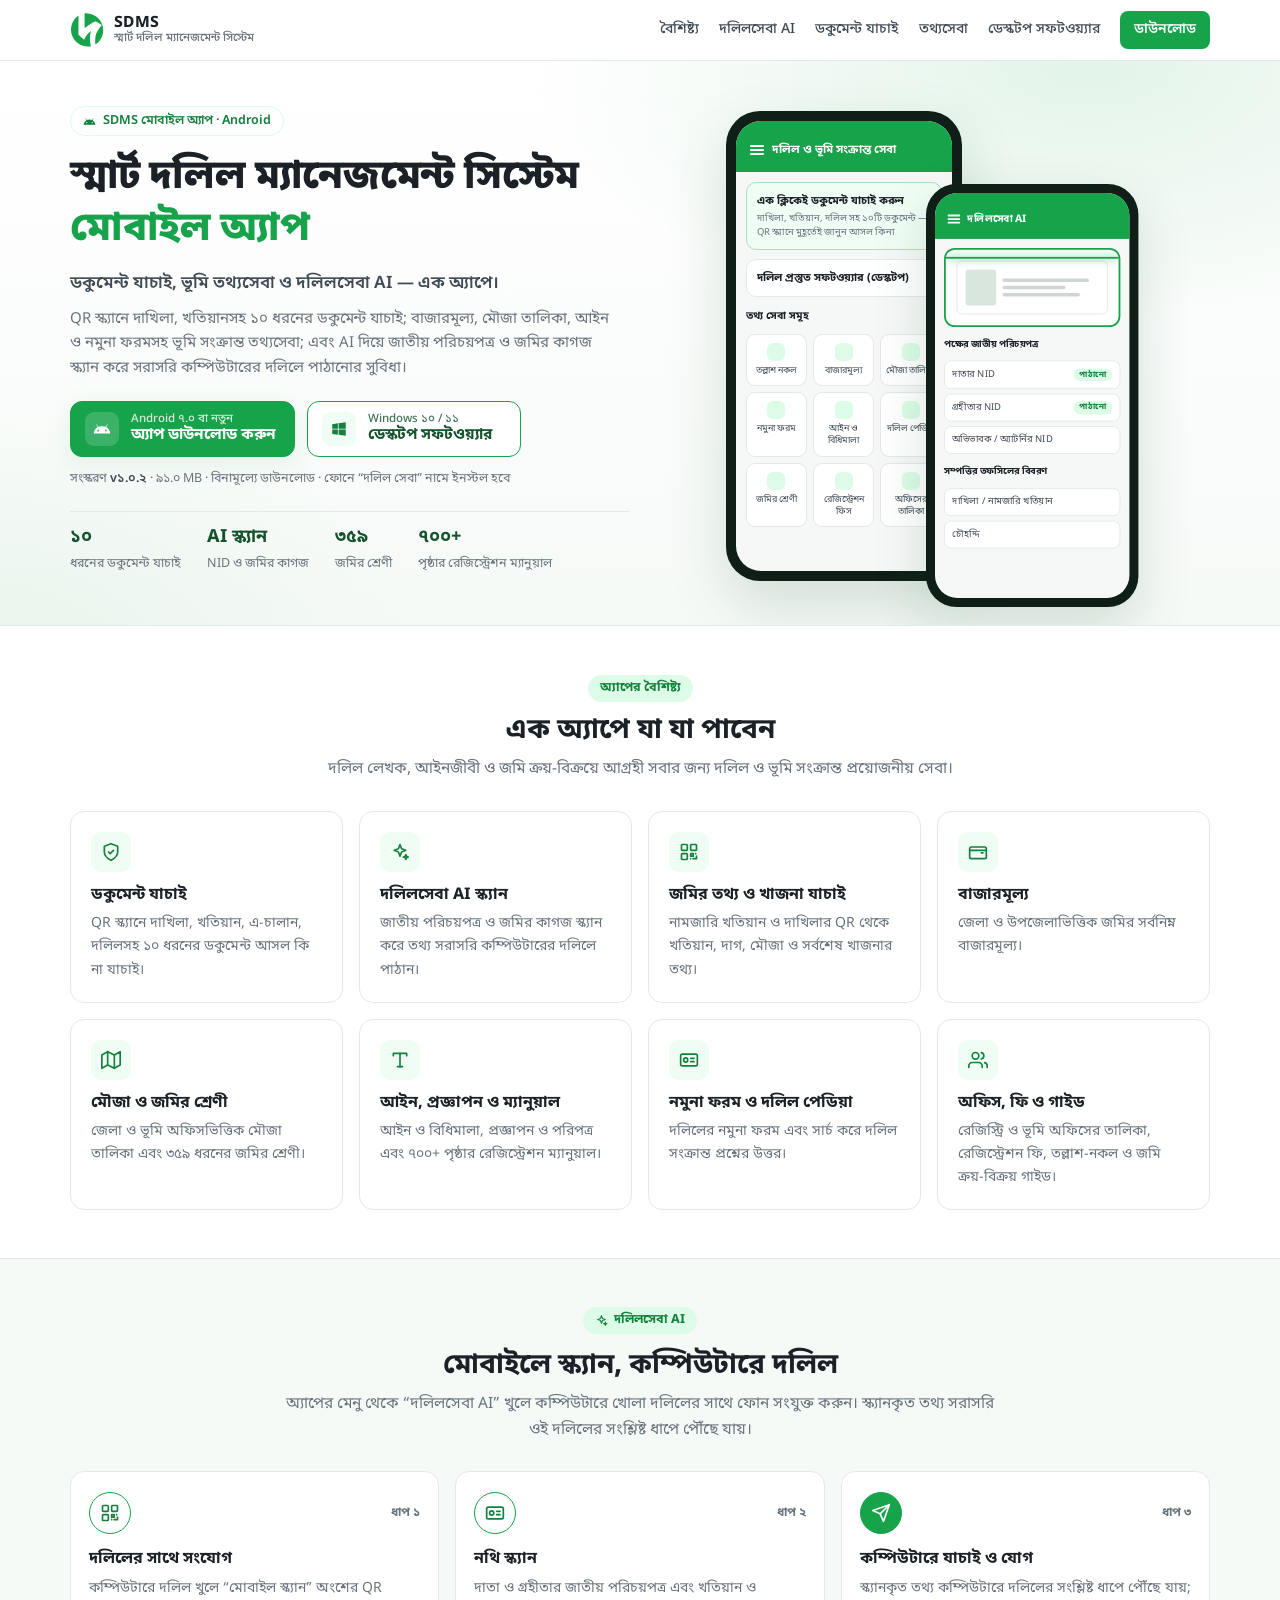
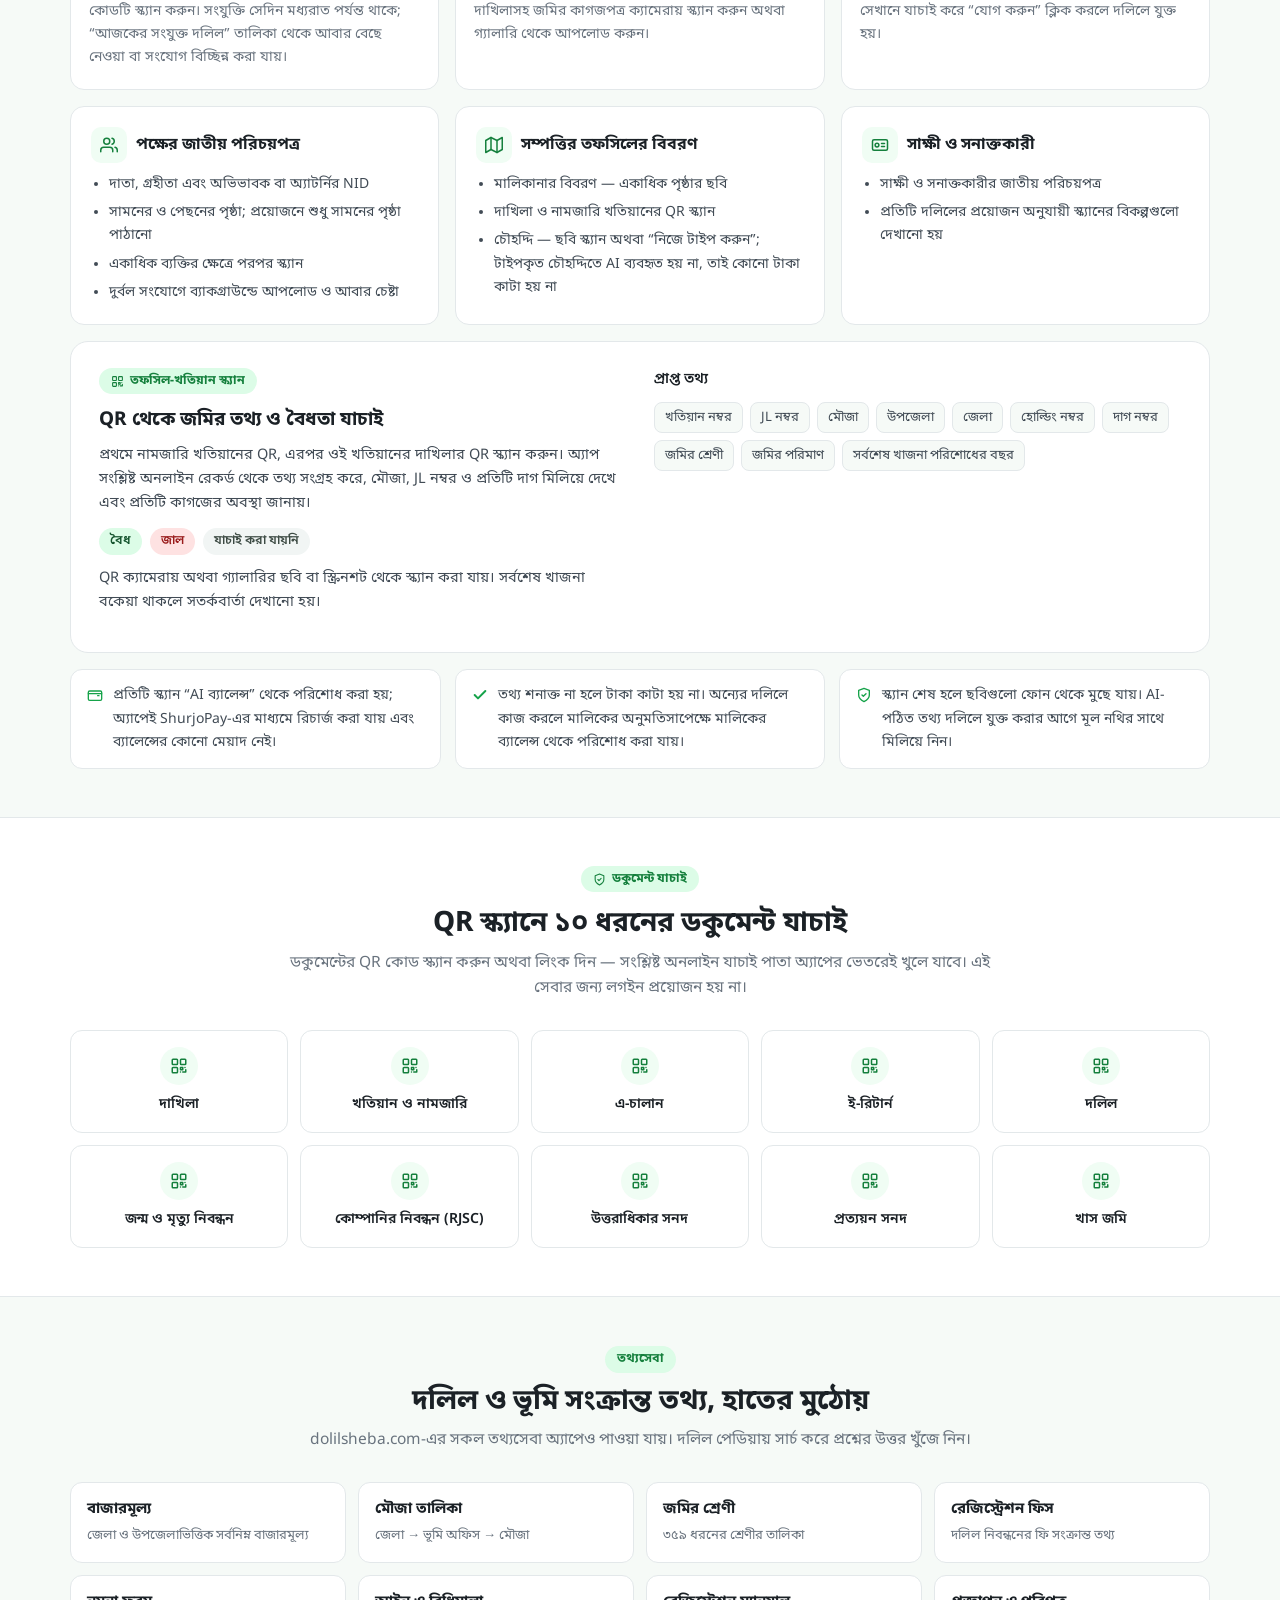
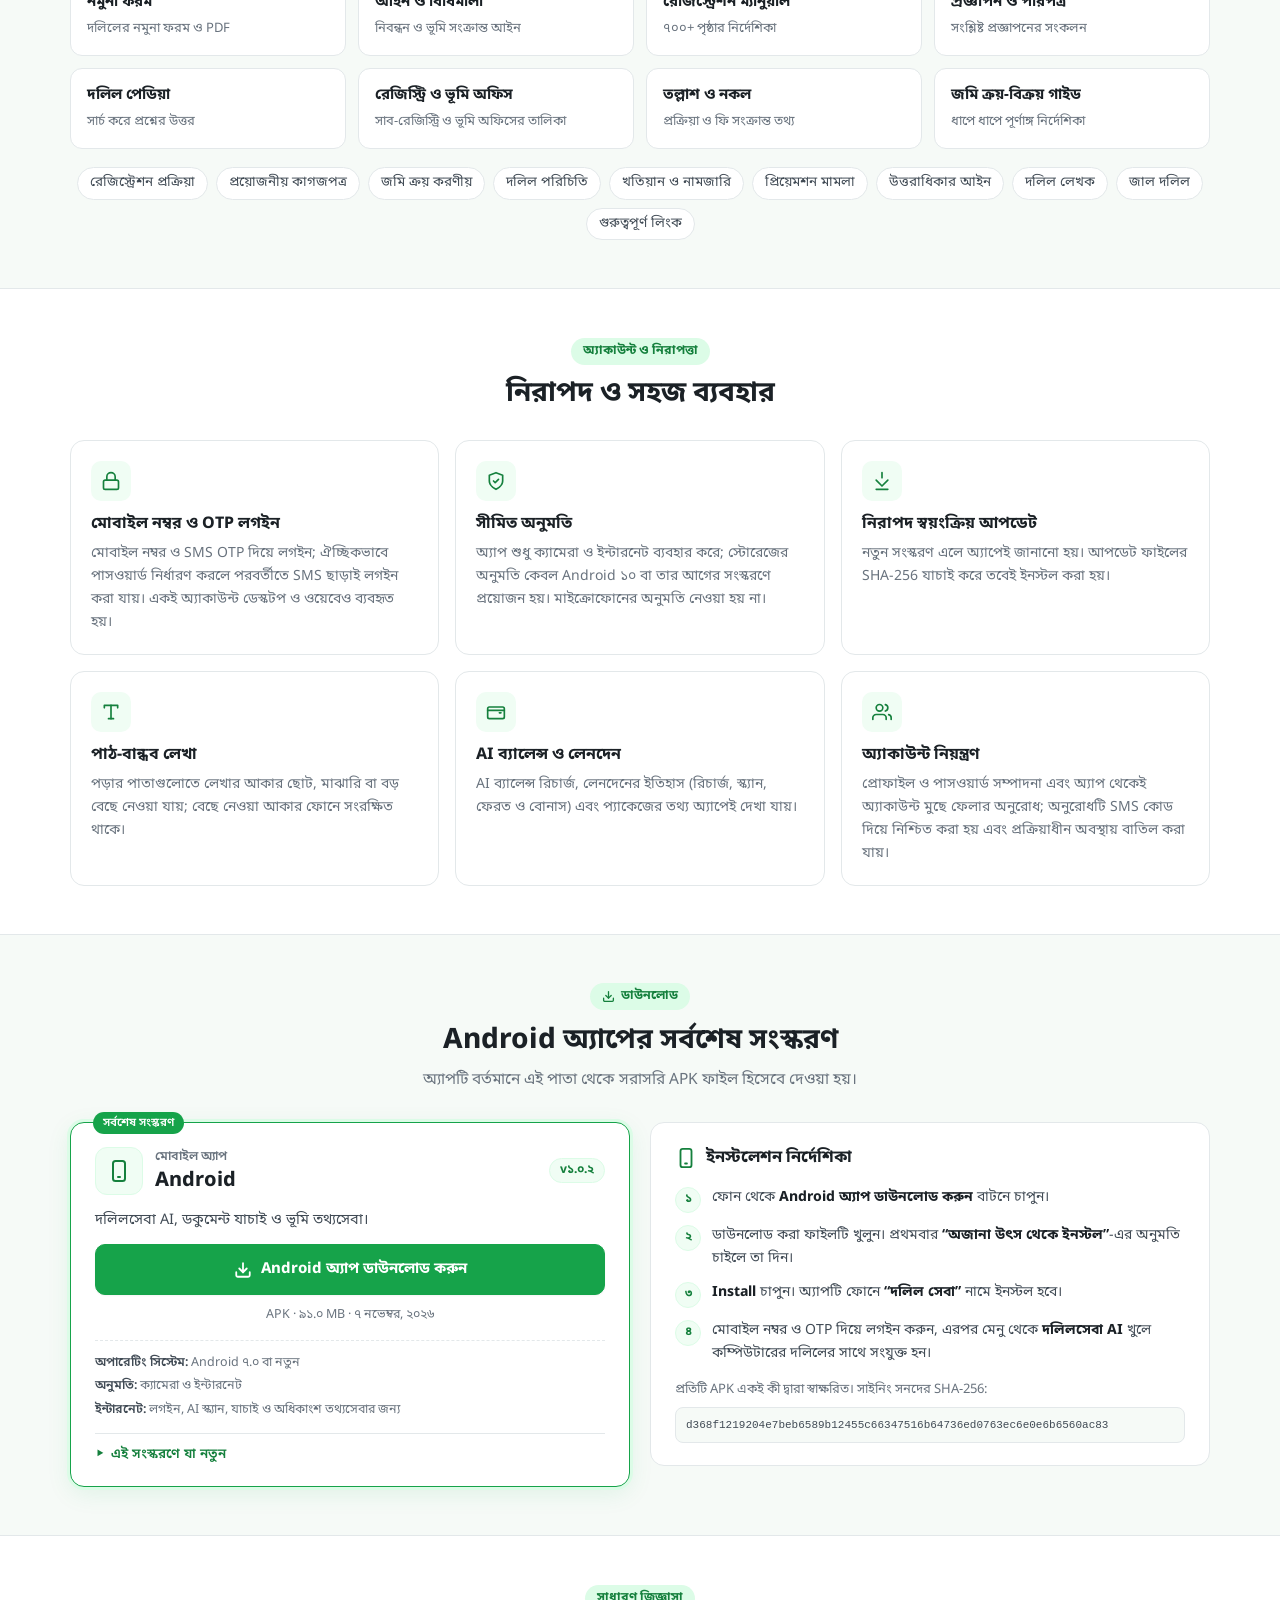
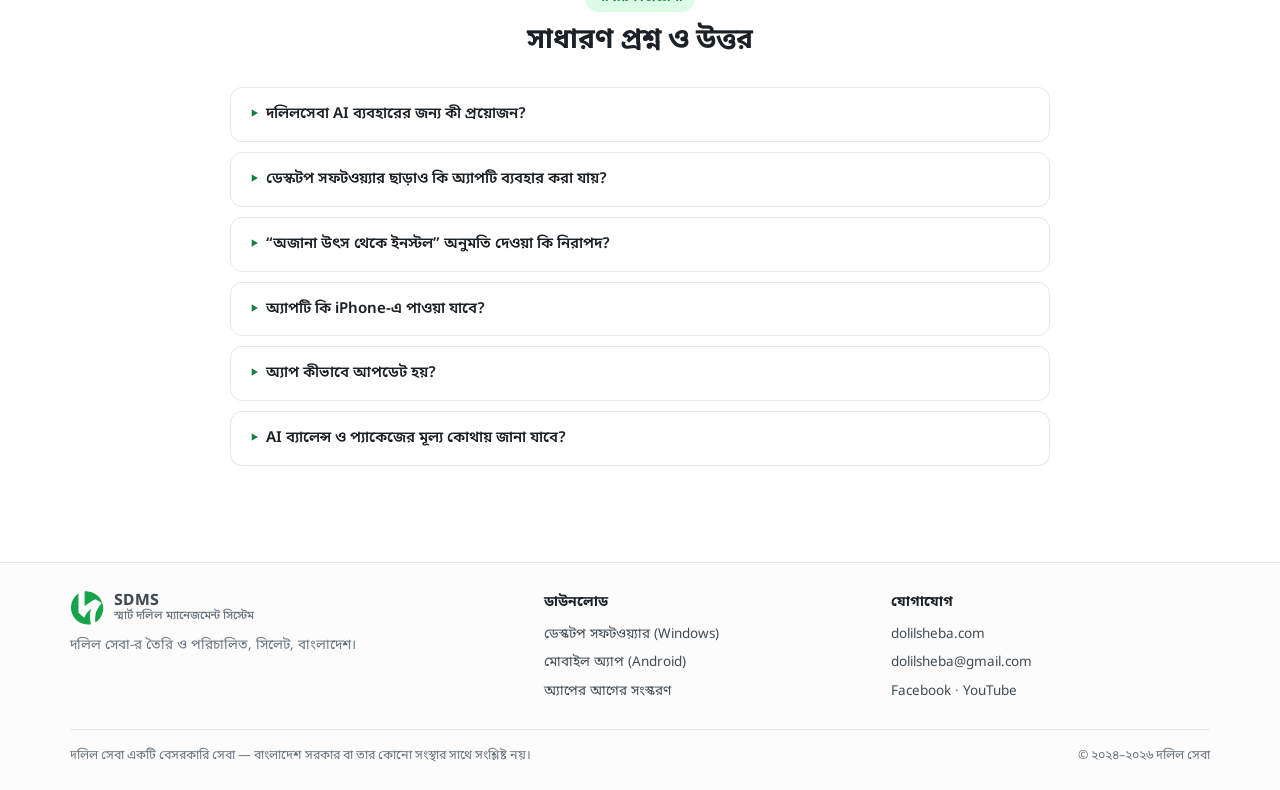
==== commit c33d395d: "Lead the mobile page with app features; plainer wording; tighter layout - Mobile app page opens with" ====
--- a/mobile-app/index.html
+++ b/mobile-app/index.html
@@ -1,14 +1,15 @@
 <!DOCTYPE html>
-<html lang="bn">
+<html lang="bn" translate="no">
 <head>
 <meta charset="utf-8" />
+<meta name="google" content="notranslate" />
 <meta name="viewport" content="width=device-width, initial-scale=1" />
 <title>SDMS মোবাইল অ্যাপ — দলিলসেবা AI ও ডকুমেন্ট যাচাই</title>
-<meta name="description" content="স্মার্ট দলিল ম্যানেজমেন্ট সিস্টেমের Android অ্যাপ — দলিলসেবা AI দিয়ে জাতীয় পরিচয়পত্র ও জমির কাগজ স্ক্যান করে কম্পিউটারের দলিলে প্রেরণ, QR স্ক্যানে ১০ ধরনের ডকুমেন্ট যাচাই এবং ভূমি সংক্রান্ত তথ্যসেবা।" />
+<meta name="description" content="স্মার্ট দলিল ম্যানেজমেন্ট সিস্টেমের Android অ্যাপ — দলিলসেবা AI দিয়ে জাতীয় পরিচয়পত্র ও জমির কাগজ স্ক্যান করে কম্পিউটারের দলিলে পাঠানো, QR স্ক্যানে ১০ ধরনের ডকুমেন্ট যাচাই এবং ভূমি সংক্রান্ত তথ্যসেবা।" />
 <meta name="theme-color" content="#16a34a" />
 <meta property="og:type" content="website" />
 <meta property="og:title" content="SDMS মোবাইল অ্যাপ — স্মার্ট দলিল ম্যানেজমেন্ট সিস্টেম" />
-<meta property="og:description" content="দলিলসেবা AI, ডকুমেন্ট যাচাই ও ভূমি তথ্যসেবা — এক অ্যাপে। Android ৭.০ বা তদূর্ধ্ব।" />
+<meta property="og:description" content="দলিলসেবা AI, ডকুমেন্ট যাচাই ও ভূমি তথ্যসেবা — এক অ্যাপে। Android ৭.০ বা নতুন।" />
 <meta property="og:image" content="https://dolil.github.io/dolilsheba-releases/apple-touch-icon.png" />
 <link rel="icon" href="../favicon.ico" sizes="32x32" />
 <link rel="icon" href="../logo.svg" type="image/svg+xml" />
@@ -41,6 +42,9 @@
   .ai-list span { display: flex; justify-content: space-between; align-items: center; background: #fff; border: 1px solid var(--border); border-radius: 8px; padding: 6px 8px; color: var(--soft); }
   .ai-list span em { font-style: normal; font-size: 9px; font-weight: 700; color: var(--green-dark); background: var(--green-soft); border-radius: 999px; padding: 0 6px; }
 
+  .features.four { grid-template-columns: repeat(4, 1fr); }
+  a.feat { text-decoration: none; color: inherit; transition: border-color 0.15s, box-shadow 0.15s; }
+  a.feat:hover { border-color: var(--green); box-shadow: var(--shadow-md); }
   /* Scan groups */
   .groups { display: grid; grid-template-columns: repeat(3, 1fr); gap: 16px; }
   .group { background: #fff; border: 1px solid var(--border); border-radius: var(--radius); padding: 20px; }
@@ -49,7 +53,7 @@
   .group ul { margin: 0; padding-left: 18px; color: var(--soft); font-size: 14px; display: grid; gap: 5px; }
 
   /* Land QR detail */
-  .landqr { display: grid; grid-template-columns: 1fr 1fr; gap: 28px; align-items: start; margin-top: 22px; background: #fff; border: 1px solid var(--border); border-radius: 18px; padding: 26px 28px; }
+  .landqr { display: grid; grid-template-columns: 1fr 1fr; gap: 28px; align-items: start; margin-top: 16px; background: #fff; border: 1px solid var(--border); border-radius: 18px; padding: 26px 28px; }
   .landqr h3 { margin: 8px 0 8px; font-size: 19px; }
   .landqr p { margin: 0 0 12px; color: var(--soft); font-size: 14.5px; }
   .fields { display: flex; flex-wrap: wrap; gap: 7px; }
@@ -82,12 +86,14 @@
     .groups, .landqr, .dl-wide { grid-template-columns: 1fr; }
     .verify { grid-template-columns: repeat(3, 1fr); }
     .info-grid { grid-template-columns: repeat(2, 1fr); }
+    .features.four { grid-template-columns: repeat(2, 1fr); }
   }
   @media (max-width: 720px) {
     .app-phone { width: 196px; height: 400px; }
     .app-phone + .app-phone { display: none; }
     .verify { grid-template-columns: repeat(2, 1fr); }
     .info-grid { grid-template-columns: 1fr; }
+    .features.four { grid-template-columns: 1fr; }
     .landqr { padding: 20px; }
   }
 </style>
@@ -124,6 +130,7 @@
       <span class="brand-text"><b>SDMS</b><span>স্মার্ট দলিল ম্যানেজমেন্ট সিস্টেম</span></span>
     </a>
     <div class="nav-links">
+      <a href="#features">বৈশিষ্ট্য</a>
       <a href="#ai">দলিলসেবা AI</a>
       <a href="#verify">ডকুমেন্ট যাচাই</a>
       <a href="#info">তথ্যসেবা</a>
@@ -139,13 +146,13 @@
     <div>
       <span class="eyebrow"><svg width="13" height="13"><use href="#i-android"/></svg>SDMS মোবাইল অ্যাপ &middot; Android</span>
       <h1>স্মার্ট দলিল ম্যানেজমেন্ট সিস্টেম <em>মোবাইল অ্যাপ</em></h1>
-      <p class="lead">দলিলসেবা AI, ডকুমেন্ট যাচাই ও ভূমি সংক্রান্ত তথ্যসেবা — এক অ্যাপে।</p>
-      <p class="sub">ডেস্কটপ সফটওয়্যারের সহযোগী অ্যাপ। জাতীয় পরিচয়পত্র ও জমির কাগজপত্র স্ক্যান করে তথ্য সরাসরি কম্পিউটারের দলিলে প্রেরণ করুন, QR স্ক্যানে দাখিলা ও খতিয়ানসহ ১০ ধরনের ডকুমেন্ট যাচাই করুন।</p>
+      <p class="lead">ডকুমেন্ট যাচাই, ভূমি তথ্যসেবা ও দলিলসেবা AI — এক অ্যাপে।</p>
+      <p class="sub">QR স্ক্যানে দাখিলা, খতিয়ানসহ ১০ ধরনের ডকুমেন্ট যাচাই; বাজারমূল্য, মৌজা তালিকা, আইন ও নমুনা ফরমসহ ভূমি সংক্রান্ত তথ্যসেবা; এবং AI দিয়ে জাতীয় পরিচয়পত্র ও জমির কাগজ স্ক্যান করে সরাসরি কম্পিউটারের দলিলে পাঠানোর সুবিধা।</p>
 
       <div class="get-btns">
         <a class="get primary" data-dl="mobile" href="https://github.com/dolil/dolilsheba-mobile-releases/releases/latest/download/dolilsheba.apk">
           <span class="g-ico"><svg width="18" height="18"><use href="#i-android"/></svg></span>
-          <span class="g-txt"><small>Android ৭.০ বা তদূর্ধ্ব</small><b>অ্যাপ ডাউনলোড করুন</b></span>
+          <span class="g-txt"><small>Android ৭.০ বা নতুন</small><b>অ্যাপ ডাউনলোড করুন</b></span>
         </a>
         <a class="get" href="../#download">
           <span class="g-ico"><svg width="18" height="18"><use href="#i-windows"/></svg></span>
@@ -155,8 +162,8 @@
       <p class="get-meta">সংস্করণ <b data-ver="mobile"></b> &middot; <span data-size="mobile"></span> &middot; বিনামূল্যে ডাউনলোড &middot; ফোনে “দলিল সেবা” নামে ইনস্টল হবে</p>
 
       <div class="stats">
+        <div class="stat"><b>১০</b><span>ধরনের ডকুমেন্ট যাচাই</span></div>
         <div class="stat"><b>AI স্ক্যান</b><span>NID ও জমির কাগজ</span></div>
-        <div class="stat"><b>১০</b><span>ধরনের ডকুমেন্ট যাচাই</span></div>
         <div class="stat"><b>৩৫৯</b><span>জমির শ্রেণী</span></div>
         <div class="stat"><b>৭০০+</b><span>পৃষ্ঠার রেজিস্ট্রেশন ম্যানুয়াল</span></div>
       </div>
@@ -188,8 +195,8 @@
             </div>
             <div class="app-sec">পক্ষের জাতীয় পরিচয়পত্র</div>
             <div class="ai-list">
-              <span>দাতার NID <em>প্রেরিত</em></span>
-              <span>গ্রহীতার NID <em>প্রেরিত</em></span>
+              <span>দাতার NID <em>পাঠানো</em></span>
+              <span>গ্রহীতার NID <em>পাঠানো</em></span>
               <span>অভিভাবক / অ্যাটর্নির NID</span>
             </div>
             <div class="app-sec">সম্পত্তির তফসিলের বিবরণ</div>
@@ -201,20 +208,73 @@
   </div>
 </header>
 
+<!-- ═══ At a glance: everything the app provides ═══ -->
+<section class="block" id="features">
+  <div class="wrap">
+    <div class="sec-head">
+      <span class="chip">অ্যাপের বৈশিষ্ট্য</span>
+      <h2>এক অ্যাপে যা যা পাবেন</h2>
+      <p>দলিল লেখক, আইনজীবী ও জমি ক্রয়-বিক্রয়ে আগ্রহী সবার জন্য দলিল ও ভূমি সংক্রান্ত প্রয়োজনীয় সেবা।</p>
+    </div>
+    <div class="features four">
+      <a class="feat" href="#verify">
+        <span class="f-ico"><svg width="20" height="20"><use href="#i-shield"/></svg></span>
+        <h3>ডকুমেন্ট যাচাই</h3>
+        <p>QR স্ক্যানে দাখিলা, খতিয়ান, এ-চালান, দলিলসহ ১০ ধরনের ডকুমেন্ট আসল কি না যাচাই।</p>
+      </a>
+      <a class="feat" href="#ai">
+        <span class="f-ico"><svg width="20" height="20"><use href="#i-spark"/></svg></span>
+        <h3>দলিলসেবা AI স্ক্যান</h3>
+        <p>জাতীয় পরিচয়পত্র ও জমির কাগজ স্ক্যান করে তথ্য সরাসরি কম্পিউটারের দলিলে পাঠান।</p>
+      </a>
+      <a class="feat" href="#landqr">
+        <span class="f-ico"><svg width="20" height="20"><use href="#i-qr"/></svg></span>
+        <h3>জমির তথ্য ও খাজনা যাচাই</h3>
+        <p>নামজারি খতিয়ান ও দাখিলার QR থেকে খতিয়ান, দাগ, মৌজা ও সর্বশেষ খাজনার তথ্য।</p>
+      </a>
+      <a class="feat" href="#info">
+        <span class="f-ico"><svg width="20" height="20"><use href="#i-wallet"/></svg></span>
+        <h3>বাজারমূল্য</h3>
+        <p>জেলা ও উপজেলাভিত্তিক জমির সর্বনিম্ন বাজারমূল্য।</p>
+      </a>
+      <a class="feat" href="#info">
+        <span class="f-ico"><svg width="20" height="20"><use href="#i-map"/></svg></span>
+        <h3>মৌজা ও জমির শ্রেণী</h3>
+        <p>জেলা ও ভূমি অফিসভিত্তিক মৌজা তালিকা এবং ৩৫৯ ধরনের জমির শ্রেণী।</p>
+      </a>
+      <a class="feat" href="#info">
+        <span class="f-ico"><svg width="20" height="20"><use href="#i-text"/></svg></span>
+        <h3>আইন, প্রজ্ঞাপন ও ম্যানুয়াল</h3>
+        <p>আইন ও বিধিমালা, প্রজ্ঞাপন ও পরিপত্র এবং ৭০০+ পৃষ্ঠার রেজিস্ট্রেশন ম্যানুয়াল।</p>
+      </a>
+      <a class="feat" href="#info">
+        <span class="f-ico"><svg width="20" height="20"><use href="#i-id"/></svg></span>
+        <h3>নমুনা ফরম ও দলিল পেডিয়া</h3>
+        <p>দলিলের নমুনা ফরম এবং সার্চ করে দলিল সংক্রান্ত প্রশ্নের উত্তর।</p>
+      </a>
+      <a class="feat" href="#info">
+        <span class="f-ico"><svg width="20" height="20"><use href="#i-users"/></svg></span>
+        <h3>অফিস, ফি ও গাইড</h3>
+        <p>রেজিস্ট্রি ও ভূমি অফিসের তালিকা, রেজিস্ট্রেশন ফি, তল্লাশ-নকল ও জমি ক্রয়-বিক্রয় গাইড।</p>
+      </a>
+    </div>
+  </div>
+</section>
+
 <!-- ═══ দলিলসেবা AI ═══ -->
-<section class="block" id="ai">
+<section class="block alt" id="ai">
   <div class="wrap">
     <div class="sec-head">
       <span class="chip"><svg width="13" height="13"><use href="#i-spark"/></svg>দলিলসেবা AI</span>
       <h2>মোবাইলে স্ক্যান, কম্পিউটারে দলিল</h2>
-      <p>অ্যাপের মেনু থেকে “দলিলসেবা AI” নির্বাচন করে কম্পিউটারে খোলা দলিলের সাথে ফোন সংযুক্ত করুন। স্ক্যানকৃত তথ্য সরাসরি ওই দলিলের সংশ্লিষ্ট ধাপে পৌঁছে যায়।</p>
+      <p>অ্যাপের মেনু থেকে “দলিলসেবা AI” খুলে কম্পিউটারে খোলা দলিলের সাথে ফোন সংযুক্ত করুন। স্ক্যানকৃত তথ্য সরাসরি ওই দলিলের সংশ্লিষ্ট ধাপে পৌঁছে যায়।</p>
     </div>
 
     <ol class="steps" style="grid-template-columns:repeat(3,1fr)">
       <li class="step">
         <div class="step-top"><span class="step-ico"><svg width="20" height="20"><use href="#i-qr"/></svg></span><span class="step-num">ধাপ ১</span></div>
-        <h3>দলিল সংযুক্তকরণ</h3>
-        <p>কম্পিউটারে দলিল খুলে “মোবাইল স্ক্যান” অংশের QR কোডটি স্ক্যান করুন। সংযুক্তি সেদিন মধ্যরাত পর্যন্ত বহাল থাকে; “আজকের সংযুক্ত দলিল” তালিকা থেকে পুনরায় নির্বাচন বা সংযোগ বিচ্ছিন্ন করা যায়।</p>
+        <h3>দলিলের সাথে সংযোগ</h3>
+        <p>কম্পিউটারে দলিল খুলে “মোবাইল স্ক্যান” অংশের QR কোডটি স্ক্যান করুন। সংযুক্তি সেদিন মধ্যরাত পর্যন্ত থাকে; “আজকের সংযুক্ত দলিল” তালিকা থেকে আবার বেছে নেওয়া বা সংযোগ বিচ্ছিন্ন করা যায়।</p>
       </li>
       <li class="step">
         <div class="step-top"><span class="step-ico"><svg width="20" height="20"><use href="#i-id"/></svg></span><span class="step-num">ধাপ ২</span></div>
@@ -223,19 +283,19 @@
       </li>
       <li class="step last">
         <div class="step-top"><span class="step-ico"><svg width="20" height="20"><use href="#i-send"/></svg></span><span class="step-num">ধাপ ৩</span></div>
-        <h3>কম্পিউটারে যাচাই ও যুক্তকরণ</h3>
-        <p>স্ক্যানকৃত তথ্য কম্পিউটারে দলিলের সংশ্লিষ্ট ধাপে পৌঁছে যায়; সেখানে যাচাই করে “যোগ করুন” নির্বাচন করলে দলিলে অন্তর্ভুক্ত হয়।</p>
+        <h3>কম্পিউটারে যাচাই ও যোগ</h3>
+        <p>স্ক্যানকৃত তথ্য কম্পিউটারে দলিলের সংশ্লিষ্ট ধাপে পৌঁছে যায়; সেখানে যাচাই করে “যোগ করুন” ক্লিক করলে দলিলে যুক্ত হয়।</p>
       </li>
     </ol>
 
-    <div class="groups" style="margin-top:22px">
+    <div class="groups" style="margin-top:16px">
       <div class="group">
         <h3><span><svg width="18" height="18"><use href="#i-users"/></svg></span>পক্ষের জাতীয় পরিচয়পত্র</h3>
         <ul>
           <li>দাতা, গ্রহীতা এবং অভিভাবক বা অ্যাটর্নির NID</li>
-          <li>সামনের ও পেছনের পৃষ্ঠা; প্রয়োজনে শুধু সামনের পৃষ্ঠা প্রেরণ</li>
+          <li>সামনের ও পেছনের পৃষ্ঠা; প্রয়োজনে শুধু সামনের পৃষ্ঠা পাঠানো</li>
           <li>একাধিক ব্যক্তির ক্ষেত্রে পরপর স্ক্যান</li>
-          <li>দুর্বল সংযোগে পটভূমিতে আপলোড ও পুনরায় চেষ্টা</li>
+          <li>দুর্বল সংযোগে ব্যাকগ্রাউন্ডে আপলোড ও আবার চেষ্টা</li>
         </ul>
       </div>
       <div class="group">
@@ -243,19 +303,19 @@
         <ul>
           <li>মালিকানার বিবরণ — একাধিক পৃষ্ঠার ছবি</li>
           <li>দাখিলা ও নামজারি খতিয়ানের QR স্ক্যান</li>
-          <li>চৌহদ্দি — ছবি স্ক্যান অথবা “নিজে টাইপ করুন”; টাইপকৃত চৌহদ্দিতে AI ব্যবহৃত হয় না, তাই কোনো মূল্য কর্তন হয় না</li>
+          <li>চৌহদ্দি — ছবি স্ক্যান অথবা “নিজে টাইপ করুন”; টাইপকৃত চৌহদ্দিতে AI ব্যবহৃত হয় না, তাই কোনো টাকা কাটা হয় না</li>
         </ul>
       </div>
       <div class="group">
         <h3><span><svg width="18" height="18"><use href="#i-id"/></svg></span>সাক্ষী ও সনাক্তকারী</h3>
         <ul>
           <li>সাক্ষী ও সনাক্তকারীর জাতীয় পরিচয়পত্র</li>
-          <li>প্রতিটি দলিলের প্রয়োজন অনুযায়ী স্ক্যানের বিকল্পসমূহ প্রদর্শিত হয়</li>
+          <li>প্রতিটি দলিলের প্রয়োজন অনুযায়ী স্ক্যানের বিকল্পগুলো দেখানো হয়</li>
         </ul>
       </div>
     </div>
 
-    <div class="landqr">
+    <div class="landqr" id="landqr">
       <div>
         <span class="chip"><svg width="13" height="13"><use href="#i-qr"/></svg>তফসিল-খতিয়ান স্ক্যান</span>
         <h3>QR থেকে জমির তথ্য ও বৈধতা যাচাই</h3>
@@ -263,32 +323,32 @@
         <div class="status-row">
           <span class="status ok">বৈধ</span><span class="status bad">জাল</span><span class="status na">যাচাই করা যায়নি</span>
         </div>
-        <p style="margin-top:12px">QR ক্যামেরায় অথবা গ্যালারির ছবি বা স্ক্রিনশট থেকে স্ক্যান করা যায়। সর্বশেষ খাজনা বকেয়া থাকলে সতর্কবার্তা প্রদর্শিত হয়।</p>
+        <p style="margin-top:12px">QR ক্যামেরায় অথবা গ্যালারির ছবি বা স্ক্রিনশট থেকে স্ক্যান করা যায়। সর্বশেষ খাজনা বকেয়া থাকলে সতর্কবার্তা দেখানো হয়।</p>
       </div>
       <div>
         <p style="font-weight:600;color:var(--text);margin-bottom:10px">প্রাপ্ত তথ্য</p>
         <div class="fields">
           <span>খতিয়ান নম্বর</span><span>JL নম্বর</span><span>মৌজা</span><span>উপজেলা</span><span>জেলা</span>
-          <span>হোল্ডিং নম্বর</span><span>দাগ নম্বর</span><span>জমির শ্রেণী</span><span>জমির পরিমাণ</span><span>সর্বশেষ খাজনা প্রদানের বছর</span>
+          <span>হোল্ডিং নম্বর</span><span>দাগ নম্বর</span><span>জমির শ্রেণী</span><span>জমির পরিমাণ</span><span>সর্বশেষ খাজনা পরিশোধের বছর</span>
         </div>
       </div>
     </div>
 
     <div class="trust">
-      <div><svg width="16" height="16"><use href="#i-wallet"/></svg><span>প্রতিটি স্ক্যান “AI ব্যালেন্স” থেকে পরিশোধিত হয়; অ্যাপেই ShurjoPay-এর মাধ্যমে রিচার্জ করা যায় এবং ব্যালেন্সের কোনো মেয়াদ নেই।</span></div>
-      <div><svg width="16" height="16"><use href="#i-check"/></svg><span>তথ্য শনাক্ত না হলে মূল্য কর্তন হয় না। অন্যের দলিলে কাজ করলে মালিকের অনুমতিসাপেক্ষে মালিকের ব্যালেন্স থেকে পরিশোধ করা যায়।</span></div>
-      <div><svg width="16" height="16"><use href="#i-shield"/></svg><span>স্ক্যান সম্পন্ন হলে ছবিগুলো ফোন থেকে মুছে যায়। AI-পঠিত তথ্য দলিলে যুক্ত করার পূর্বে মূল নথির সাথে মিলিয়ে নিন।</span></div>
+      <div><svg width="16" height="16"><use href="#i-wallet"/></svg><span>প্রতিটি স্ক্যান “AI ব্যালেন্স” থেকে পরিশোধ করা হয়; অ্যাপেই ShurjoPay-এর মাধ্যমে রিচার্জ করা যায় এবং ব্যালেন্সের কোনো মেয়াদ নেই।</span></div>
+      <div><svg width="16" height="16"><use href="#i-check"/></svg><span>তথ্য শনাক্ত না হলে টাকা কাটা হয় না। অন্যের দলিলে কাজ করলে মালিকের অনুমতিসাপেক্ষে মালিকের ব্যালেন্স থেকে পরিশোধ করা যায়।</span></div>
+      <div><svg width="16" height="16"><use href="#i-shield"/></svg><span>স্ক্যান শেষ হলে ছবিগুলো ফোন থেকে মুছে যায়। AI-পঠিত তথ্য দলিলে যুক্ত করার আগে মূল নথির সাথে মিলিয়ে নিন।</span></div>
     </div>
   </div>
 </section>
 
 <!-- ═══ Document verification ═══ -->
-<section class="block alt" id="verify">
+<section class="block" id="verify">
   <div class="wrap">
     <div class="sec-head">
       <span class="chip"><svg width="13" height="13"><use href="#i-shield"/></svg>ডকুমেন্ট যাচাই</span>
       <h2>QR স্ক্যানে ১০ ধরনের ডকুমেন্ট যাচাই</h2>
-      <p>ডকুমেন্টের QR কোড স্ক্যান করুন অথবা লিংক প্রদান করুন — সংশ্লিষ্ট অনলাইন যাচাই পাতা অ্যাপের ভেতরেই খুলে যাবে। এই সেবার জন্য লগইন প্রয়োজন হয় না।</p>
+      <p>ডকুমেন্টের QR কোড স্ক্যান করুন অথবা লিংক দিন — সংশ্লিষ্ট অনলাইন যাচাই পাতা অ্যাপের ভেতরেই খুলে যাবে। এই সেবার জন্য লগইন প্রয়োজন হয় না।</p>
     </div>
     <div class="verify">
       <div><span><svg width="18" height="18"><use href="#i-qr"/></svg></span>দাখিলা</div>
@@ -306,12 +366,12 @@
 </section>
 
 <!-- ═══ Information services ═══ -->
-<section class="block" id="info">
+<section class="block alt" id="info">
   <div class="wrap">
     <div class="sec-head">
       <span class="chip">তথ্যসেবা</span>
       <h2>দলিল ও ভূমি সংক্রান্ত তথ্য, হাতের মুঠোয়</h2>
-      <p>dolilsheba.com-এর সকল তথ্যসেবা অ্যাপেও উপলব্ধ। দলিল পেডিয়ায় অনুসন্ধান করে প্রশ্নের উত্তর খুঁজে নিন।</p>
+      <p>dolilsheba.com-এর সকল তথ্যসেবা অ্যাপেও পাওয়া যায়। দলিল পেডিয়ায় সার্চ করে প্রশ্নের উত্তর খুঁজে নিন।</p>
     </div>
     <div class="info-grid">
       <div><b>বাজারমূল্য</b><span>জেলা ও উপজেলাভিত্তিক সর্বনিম্ন বাজারমূল্য</span></div>
@@ -322,7 +382,7 @@
       <div><b>আইন ও বিধিমালা</b><span>নিবন্ধন ও ভূমি সংক্রান্ত আইন</span></div>
       <div><b>রেজিস্ট্রেশন ম্যানুয়াল</b><span>৭০০+ পৃষ্ঠার নির্দেশিকা</span></div>
       <div><b>প্রজ্ঞাপন ও পরিপত্র</b><span>সংশ্লিষ্ট প্রজ্ঞাপনের সংকলন</span></div>
-      <div><b>দলিল পেডিয়া</b><span>অনুসন্ধানযোগ্য প্রশ্নোত্তর</span></div>
+      <div><b>দলিল পেডিয়া</b><span>সার্চ করে প্রশ্নের উত্তর</span></div>
       <div><b>রেজিস্ট্রি ও ভূমি অফিস</b><span>সাব-রেজিস্ট্রি ও ভূমি অফিসের তালিকা</span></div>
       <div><b>তল্লাশ ও নকল</b><span>প্রক্রিয়া ও ফি সংক্রান্ত তথ্য</span></div>
       <div><b>জমি ক্রয়-বিক্রয় গাইড</b><span>ধাপে ধাপে পূর্ণাঙ্গ নির্দেশিকা</span></div>
@@ -335,7 +395,7 @@
 </section>
 
 <!-- ═══ Account, privacy, convenience ═══ -->
-<section class="block alt">
+<section class="block">
   <div class="wrap">
     <div class="sec-head">
       <span class="chip">অ্যাকাউন্ট ও নিরাপত্তা</span>
@@ -350,17 +410,17 @@
       <div class="feat">
         <span class="f-ico"><svg width="20" height="20"><use href="#i-shield"/></svg></span>
         <h3>সীমিত অনুমতি</h3>
-        <p>অ্যাপ শুধু ক্যামেরা ও ইন্টারনেট ব্যবহার করে; স্টোরেজের অনুমতি কেবল Android ১০ বা পূর্ববর্তী সংস্করণে প্রয়োজন হয়। মাইক্রোফোনের অনুমতি নেওয়া হয় না।</p>
+        <p>অ্যাপ শুধু ক্যামেরা ও ইন্টারনেট ব্যবহার করে; স্টোরেজের অনুমতি কেবল Android ১০ বা তার আগের সংস্করণে প্রয়োজন হয়। মাইক্রোফোনের অনুমতি নেওয়া হয় না।</p>
       </div>
       <div class="feat">
         <span class="f-ico"><svg width="20" height="20"><use href="#i-update"/></svg></span>
-        <h3>নিরাপদ স্বয়ংক্রিয় হালনাগাদ</h3>
-        <p>নতুন সংস্করণ এলে অ্যাপেই অবহিত করা হয়। হালনাগাদ ফাইলের SHA-256 যাচাই করে তবেই ইনস্টল করা হয়।</p>
+        <h3>নিরাপদ স্বয়ংক্রিয় আপডেট</h3>
+        <p>নতুন সংস্করণ এলে অ্যাপেই জানানো হয়। আপডেট ফাইলের SHA-256 যাচাই করে তবেই ইনস্টল করা হয়।</p>
       </div>
       <div class="feat">
         <span class="f-ico"><svg width="20" height="20"><use href="#i-text"/></svg></span>
         <h3>পাঠ-বান্ধব লেখা</h3>
-        <p>পড়ার পাতাগুলোতে লেখার আকার ছোট, মাঝারি বা বড় নির্বাচন করা যায়; নির্বাচিত আকার ফোনে সংরক্ষিত থাকে।</p>
+        <p>পড়ার পাতাগুলোতে লেখার আকার ছোট, মাঝারি বা বড় বেছে নেওয়া যায়; বেছে নেওয়া আকার ফোনে সংরক্ষিত থাকে।</p>
       </div>
       <div class="feat">
         <span class="f-ico"><svg width="20" height="20"><use href="#i-wallet"/></svg></span>
@@ -377,12 +437,12 @@
 </section>
 
 <!-- ═══ Download ═══ -->
-<section class="block" id="download">
+<section class="block alt" id="download">
   <div class="wrap">
     <div class="sec-head">
       <span class="chip"><svg width="13" height="13"><use href="#i-download"/></svg>ডাউনলোড</span>
       <h2>Android অ্যাপের সর্বশেষ সংস্করণ</h2>
-      <p>অ্যাপটি বর্তমানে এই পাতা থেকে সরাসরি APK ফাইল হিসেবে বিতরণ করা হয়।</p>
+      <p>অ্যাপটি বর্তমানে এই পাতা থেকে সরাসরি APK ফাইল হিসেবে দেওয়া হয়।</p>
     </div>
     <div class="dl-wide">
       <article class="dl-card mobile for-you">
@@ -396,19 +456,19 @@
         <a class="btn block" data-dl="mobile" href="https://github.com/dolil/dolilsheba-mobile-releases/releases/latest/download/dolilsheba.apk"><svg width="18" height="18"><use href="#i-download"/></svg>Android অ্যাপ ডাউনলোড করুন</a>
         <p class="dl-meta">APK &middot; <span data-size="mobile"></span> &middot; <span data-date="mobile"></span></p>
         <div class="req">
-          <span><b>অপারেটিং সিস্টেম:</b> Android ৭.০ বা তদূর্ধ্ব</span>
+          <span><b>অপারেটিং সিস্টেম:</b> Android ৭.০ বা নতুন</span>
           <span><b>অনুমতি:</b> ক্যামেরা ও ইন্টারনেট</span>
           <span><b>ইন্টারনেট:</b> লগইন, AI স্ক্যান, যাচাই ও অধিকাংশ তথ্যসেবার জন্য</span>
         </div>
-        <details class="dl-notes" data-notes="mobile" hidden><summary>এই সংস্করণের পরিবর্তনসমূহ</summary><div class="notes"></div><span class="sha" data-sha="mobile"></span></details>
+        <details class="dl-notes" data-notes="mobile" hidden><summary>এই সংস্করণে যা নতুন</summary><div class="notes"></div><span class="sha" data-sha="mobile"></span></details>
       </article>
       <div class="inst">
         <h3><svg width="22" height="22"><use href="#i-phone"/></svg>ইনস্টলেশন নির্দেশিকা</h3>
         <ol>
           <li><span>ফোন থেকে <b>Android অ্যাপ ডাউনলোড করুন</b> বাটনে চাপুন।</span></li>
-          <li><span>ডাউনলোডকৃত ফাইলটি খুলুন। প্রথমবার <b>“অজানা উৎস থেকে ইনস্টল”</b>-এর অনুমতি চাওয়া হলে তা প্রদান করুন।</span></li>
-          <li><span><b>Install</b> নির্বাচন করুন। অ্যাপটি ফোনে <b>“দলিল সেবা”</b> নামে ইনস্টল হবে।</span></li>
-          <li><span>মোবাইল নম্বর ও OTP দিয়ে লগইন করুন, এরপর মেনু থেকে <b>দলিলসেবা AI</b> নির্বাচন করে কম্পিউটারের দলিলের সাথে সংযুক্ত হন।</span></li>
+          <li><span>ডাউনলোড করা ফাইলটি খুলুন। প্রথমবার <b>“অজানা উৎস থেকে ইনস্টল”</b>-এর অনুমতি চাইলে তা দিন।</span></li>
+          <li><span><b>Install</b> চাপুন। অ্যাপটি ফোনে <b>“দলিল সেবা”</b> নামে ইনস্টল হবে।</span></li>
+          <li><span>মোবাইল নম্বর ও OTP দিয়ে লগইন করুন, এরপর মেনু থেকে <b>দলিলসেবা AI</b> খুলে কম্পিউটারের দলিলের সাথে সংযুক্ত হন।</span></li>
         </ol>
         <div class="verify-box">
           প্রতিটি APK একই কী দ্বারা স্বাক্ষরিত। সাইনিং সনদের SHA-256:
@@ -420,11 +480,11 @@
 </section>
 
 <!-- ═══ FAQ ═══ -->
-<section class="block alt" id="faq">
+<section class="block" id="faq">
   <div class="wrap">
     <div class="sec-head">
       <span class="chip">সাধারণ জিজ্ঞাসা</span>
-      <h2>প্রায়শই জিজ্ঞাসিত প্রশ্ন</h2>
+      <h2>সাধারণ প্রশ্ন ও উত্তর</h2>
     </div>
     <div class="faq">
       <details>
@@ -433,58 +493,42 @@
       </details>
       <details>
         <summary>ডেস্কটপ সফটওয়্যার ছাড়াও কি অ্যাপটি ব্যবহার করা যায়?</summary>
-        <p>হ্যাঁ। ডকুমেন্ট যাচাই এবং বাজারমূল্য, মৌজা তালিকা, আইন ও বিধিমালা, দলিল পেডিয়াসহ তথ্যসেবাসমূহ স্বতন্ত্রভাবে ব্যবহার করা যায়। ডকুমেন্ট যাচাই ও তথ্যসেবার জন্য লগইন প্রয়োজন হয় না।</p>
+        <p>হ্যাঁ। ডকুমেন্ট যাচাই এবং বাজারমূল্য, মৌজা তালিকা, আইন ও বিধিমালা, দলিল পেডিয়াসহ তথ্যসেবাসমূহ আলাদাভাবে ব্যবহার করা যায়। ডকুমেন্ট যাচাই ও তথ্যসেবার জন্য লগইন প্রয়োজন হয় না।</p>
       </details>
       <details>
         <summary>“অজানা উৎস থেকে ইনস্টল” অনুমতি দেওয়া কি নিরাপদ?</summary>
-        <p>অ্যাপটি এই পাতা থেকে সরাসরি বিতরণ করা হয় বলে Android প্রথমবার এই অনুমতি চায়। শুধু এই পাতা বা dolilsheba.com থেকে ডাউনলোডকৃত APK ইনস্টল করুন। প্রতিটি সংস্করণ একই সাইনিং কী দ্বারা স্বাক্ষরিত, এবং APK-এর SHA-256 রিলিজ নোটে প্রকাশিত হয়।</p>
+        <p>অ্যাপটি এই পাতা থেকে সরাসরি দেওয়া হয় বলে Android প্রথমবার এই অনুমতি চায়। শুধু এই পাতা বা dolilsheba.com থেকে ডাউনলোড করা APK ইনস্টল করুন। প্রতিটি সংস্করণ একই সাইনিং কী দ্বারা স্বাক্ষরিত, এবং APK-এর SHA-256 রিলিজ নোটে প্রকাশিত হয়।</p>
       </details>
       <details>
         <summary>অ্যাপটি কি iPhone-এ পাওয়া যাবে?</summary>
-        <p>বর্তমানে শুধু Android (৭.০ বা তদূর্ধ্ব) সংস্করণ উপলব্ধ।</p>
+        <p>বর্তমানে শুধু Android (৭.০ বা নতুন) সংস্করণ পাওয়া যায়।</p>
       </details>
       <details>
-        <summary>অ্যাপ কীভাবে হালনাগাদ হয়?</summary>
-        <p>নতুন সংস্করণ প্রকাশিত হলে অ্যাপ “নতুন আপডেট পাওয়া গেছে” বার্তা দেখায়; “এখনই আপডেট করুন” নির্বাচন করলে ফাইলের SHA-256 যাচাইয়ের পর হালনাগাদ ইনস্টল হয়। মেনুর “আপডেট খুঁজুন” থেকেও নিজে পরীক্ষা করা যায়।</p>
+        <summary>অ্যাপ কীভাবে আপডেট হয়?</summary>
+        <p>নতুন সংস্করণ প্রকাশিত হলে অ্যাপ “নতুন আপডেট পাওয়া গেছে” বার্তা দেখায়; “এখনই আপডেট করুন” চাপলে ফাইলের SHA-256 যাচাইয়ের পর আপডেট ইনস্টল হয়। মেনুর “আপডেট খুঁজুন” থেকেও নিজে পরীক্ষা করা যায়।</p>
       </details>
       <details>
         <summary>AI ব্যালেন্স ও প্যাকেজের মূল্য কোথায় জানা যাবে?</summary>
-        <p>হালনাগাদ মূল্য ও প্যাকেজের তথ্য <a class="link-arrow" href="https://dolilsheba.com/packages" target="_blank" rel="noopener">dolilsheba.com/packages</a> পাতায় এবং অ্যাপের “AI ব্যালেন্স” অংশে পাওয়া যাবে।</p>
+        <p>সর্বশেষ মূল্য ও প্যাকেজের তথ্য <a class="link-arrow" href="https://dolilsheba.com/packages" target="_blank" rel="noopener">dolilsheba.com/packages</a> পাতায় এবং অ্যাপের “AI ব্যালেন্স” অংশে পাওয়া যাবে।</p>
       </details>
     </div>
   </div>
 </section>
 
-<div class="wrap" style="margin-top:72px">
-  <div class="cta">
-    <h2>SDMS মোবাইল অ্যাপ</h2>
-    <p>দলিলসেবা AI, ডকুমেন্ট যাচাই ও ভূমি তথ্যসেবা — Android ৭.০ বা তদূর্ধ্ব</p>
-    <div class="get-btns">
-      <a class="get" data-dl="mobile" href="https://github.com/dolil/dolilsheba-mobile-releases/releases/latest/download/dolilsheba.apk">
-        <span class="g-ico"><svg width="18" height="18"><use href="#i-android"/></svg></span>
-        <span class="g-txt"><small>Android ৭.০+</small><b>অ্যাপ ডাউনলোড করুন</b></span>
-      </a>
-      <a class="get ghost" href="../#download">
-        <span class="g-ico"><svg width="18" height="18"><use href="#i-windows"/></svg></span>
-        <span class="g-txt"><small>Windows ১০ / ১১</small><b>ডেস্কটপ সফটওয়্যার</b></span>
-      </a>
-    </div>
-  </div>
-</div>
 
 <footer>
   <div class="wrap">
     <div class="foot-grid">
       <div class="foot-brand">
         <a class="brand" href="../"><img src="../logo.svg" alt="" width="34" height="34" /><span class="brand-text"><b>SDMS</b><span>স্মার্ট দলিল ম্যানেজমেন্ট সিস্টেম</span></span></a>
-        <p>উপকূল দলিল সেবা কর্তৃক প্রস্তুত ও পরিচালিত, সিলেট, বাংলাদেশ।</p>
+        <p>দলিল সেবা-র তৈরি ও পরিচালিত, সিলেট, বাংলাদেশ।</p>
       </div>
       <div>
         <h4>ডাউনলোড</h4>
         <ul>
           <li><a href="../#download">ডেস্কটপ সফটওয়্যার (Windows)</a></li>
           <li><a href="#download">মোবাইল অ্যাপ (Android)</a></li>
-          <li><a href="https://github.com/dolil/dolilsheba-mobile-releases/releases" target="_blank" rel="noopener">অ্যাপের পূর্ববর্তী সংস্করণসমূহ</a></li>
+          <li><a href="https://github.com/dolil/dolilsheba-mobile-releases/releases" target="_blank" rel="noopener">অ্যাপের আগের সংস্করণ</a></li>
         </ul>
       </div>
       <div>
@@ -498,7 +542,7 @@
     </div>
     <div class="disclaimer">
       <span>দলিল সেবা একটি বেসরকারি সেবা — বাংলাদেশ সরকার বা তার কোনো সংস্থার সাথে সংশ্লিষ্ট নয়।</span>
-      <span>© ২০২৪–২০২৬ উপকূল দলিল সেবা</span>
+      <span>© ২০২৪–২০২৬ দলিল সেবা</span>
     </div>
   </div>
 </footer>
--- a/assets/site.css
+++ b/assets/site.css
@@ -31,7 +31,7 @@
 }
 a { color: inherit; }
 svg { flex-shrink: 0; }
-.wrap { max-width: 1120px; margin: 0 auto; padding: 0 20px; }
+.wrap { max-width: 1180px; margin: 0 auto; padding: 0 20px; }
 .muted { color: var(--muted); }
 
 /* ── Nav ── */
@@ -94,7 +94,7 @@
     radial-gradient(600px 300px at 0% 100%, rgba(22, 163, 74, 0.06), transparent 70%),
     linear-gradient(#fff, var(--surface-alt));
   border-bottom: 1px solid var(--border);
-  padding: 56px 0 60px;
+  padding: 40px 0 44px;
   overflow: hidden;
 }
 .hero-grid { display: grid; grid-template-columns: 1.05fr 1fr; gap: 48px; align-items: center; }
@@ -106,8 +106,8 @@
 .hero h1 { margin: 0 0 14px; font-size: 40px; font-weight: 800; line-height: 1.3; letter-spacing: -0.01em; }
 .hero h1 em { font-style: normal; color: var(--green); display: block; }
 .hero .lead { margin: 0 0 8px; font-size: 17px; font-weight: 600; color: var(--soft); }
-.hero .sub { margin: 0 0 26px; font-size: 15px; color: var(--muted); max-width: 540px; }
-.stats { display: flex; flex-wrap: wrap; gap: 10px 26px; margin: 30px 0 0; padding: 18px 0 0; border-top: 1px solid var(--border); }
+.hero .sub { margin: 0 0 20px; font-size: 15px; color: var(--muted); max-width: 540px; }
+.stats { display: flex; flex-wrap: wrap; gap: 10px 26px; margin: 22px 0 0; padding: 14px 0 0; border-top: 1px solid var(--border); }
 .stat b { display: block; font-size: 18px; color: var(--green-deep); line-height: 1.3; }
 .stat span { font-size: 12.5px; color: var(--muted); }
 
@@ -164,14 +164,14 @@
 .ph-btn { margin-top: auto; background: var(--green); color: #fff; text-align: center; border-radius: 8px; padding: 7px; font-weight: 700; }
 
 /* ── Sections ── */
-section.block { padding: 72px 0; }
+section.block { padding: 48px 0; }
 section.block.alt { background: var(--surface-alt); border-top: 1px solid var(--border); border-bottom: 1px solid var(--border); }
-.sec-head { text-align: center; max-width: 680px; margin: 0 auto 40px; }
+.sec-head { text-align: center; max-width: 720px; margin: 0 auto 28px; }
 .chip {
   display: inline-flex; align-items: center; gap: 6px; font-size: 12.5px; font-weight: 700;
   color: var(--green-dark); background: var(--green-soft); padding: 3px 12px; border-radius: 999px;
 }
-.sec-head h2 { margin: 12px 0 10px; font-size: 30px; line-height: 1.35; }
+.sec-head h2 { margin: 10px 0 8px; font-size: 28px; line-height: 1.35; }
 .sec-head p { margin: 0; color: var(--muted); font-size: 15.5px; }
 
 /* Steps */
@@ -187,7 +187,7 @@
 .step p { margin: 0; font-size: 14px; color: var(--muted); }
 
 /* Ticks / trust row */
-.trust { display: grid; grid-template-columns: repeat(3, 1fr); gap: 14px; margin-top: 22px; }
+.trust { display: grid; grid-template-columns: repeat(3, 1fr); gap: 14px; margin-top: 16px; }
 .trust div { display: flex; gap: 10px; align-items: flex-start; background: #fff; border: 1px solid var(--border); border-radius: 12px; padding: 14px 16px; font-size: 14px; color: var(--soft); }
 .trust svg { color: var(--green); margin-top: 3px; }
 .note { margin: 16px auto 0; text-align: center; font-size: 13px; color: var(--muted); max-width: 720px; }
@@ -256,7 +256,7 @@
 .sha { display: block; font-family: ui-monospace, Consolas, monospace; font-size: 10.5px; color: var(--muted); word-break: break-all; margin-top: 8px; }
 
 /* Install */
-.install { display: grid; grid-template-columns: 1fr 1fr; gap: 20px; margin-top: 20px; }
+.install { display: grid; grid-template-columns: 1fr 1fr; gap: 20px; margin-top: 16px; }
 .inst { background: #fff; border: 1px solid var(--border); border-radius: var(--radius); padding: 22px 24px; }
 .inst h3 { display: flex; align-items: center; gap: 9px; margin: 0 0 14px; font-size: 16.5px; }
 .inst h3 svg { color: var(--green-dark); }
@@ -287,7 +287,7 @@
 .cta .get.ghost:hover { background: rgba(255, 255, 255, 0.08); }
 
 /* Footer */
-footer { border-top: 1px solid var(--border); margin-top: 72px; padding: 34px 0 28px; font-size: 13.5px; color: var(--muted); background: #fbfcfb; }
+footer { border-top: 1px solid var(--border); margin-top: 48px; padding: 28px 0 24px; font-size: 13.5px; color: var(--muted); background: #fbfcfb; }
 .foot-grid { display: grid; grid-template-columns: 1.4fr 1fr 1fr; gap: 28px; }
 .foot-grid h4 { margin: 0 0 10px; font-size: 14px; color: var(--text); }
 .foot-grid ul { list-style: none; margin: 0; padding: 0; display: grid; gap: 6px; }
@@ -309,7 +309,7 @@
   .wrap { padding: 0 16px; }
   .nav-links a:not(.nav-cta) { display: none; }
   .brand-text span { font-size: 10.5px; }
-  .hero { padding: 32px 0 40px; }
+  .hero { padding: 26px 0 32px; }
   .hero h1 { font-size: 28px; }
   .hero .lead { font-size: 15.5px; }
   .get-btns { flex-direction: column; }
@@ -319,8 +319,8 @@
   .mock-side { display: none; }
   .mock-phone { width: 128px; height: 250px; border-radius: 22px; }
   .ph-btn { font-size: 8px; padding: 6px 4px; white-space: nowrap; }
-  section.block { padding: 48px 0; }
-  .sec-head { margin-bottom: 28px; }
+  section.block { padding: 36px 0; }
+  .sec-head { margin-bottom: 22px; }
   .sec-head h2 { font-size: 23px; }
   .steps, .features, .dl-grid, .install, .promo-side { grid-template-columns: 1fr; }
   .promo { padding: 24px 20px; }
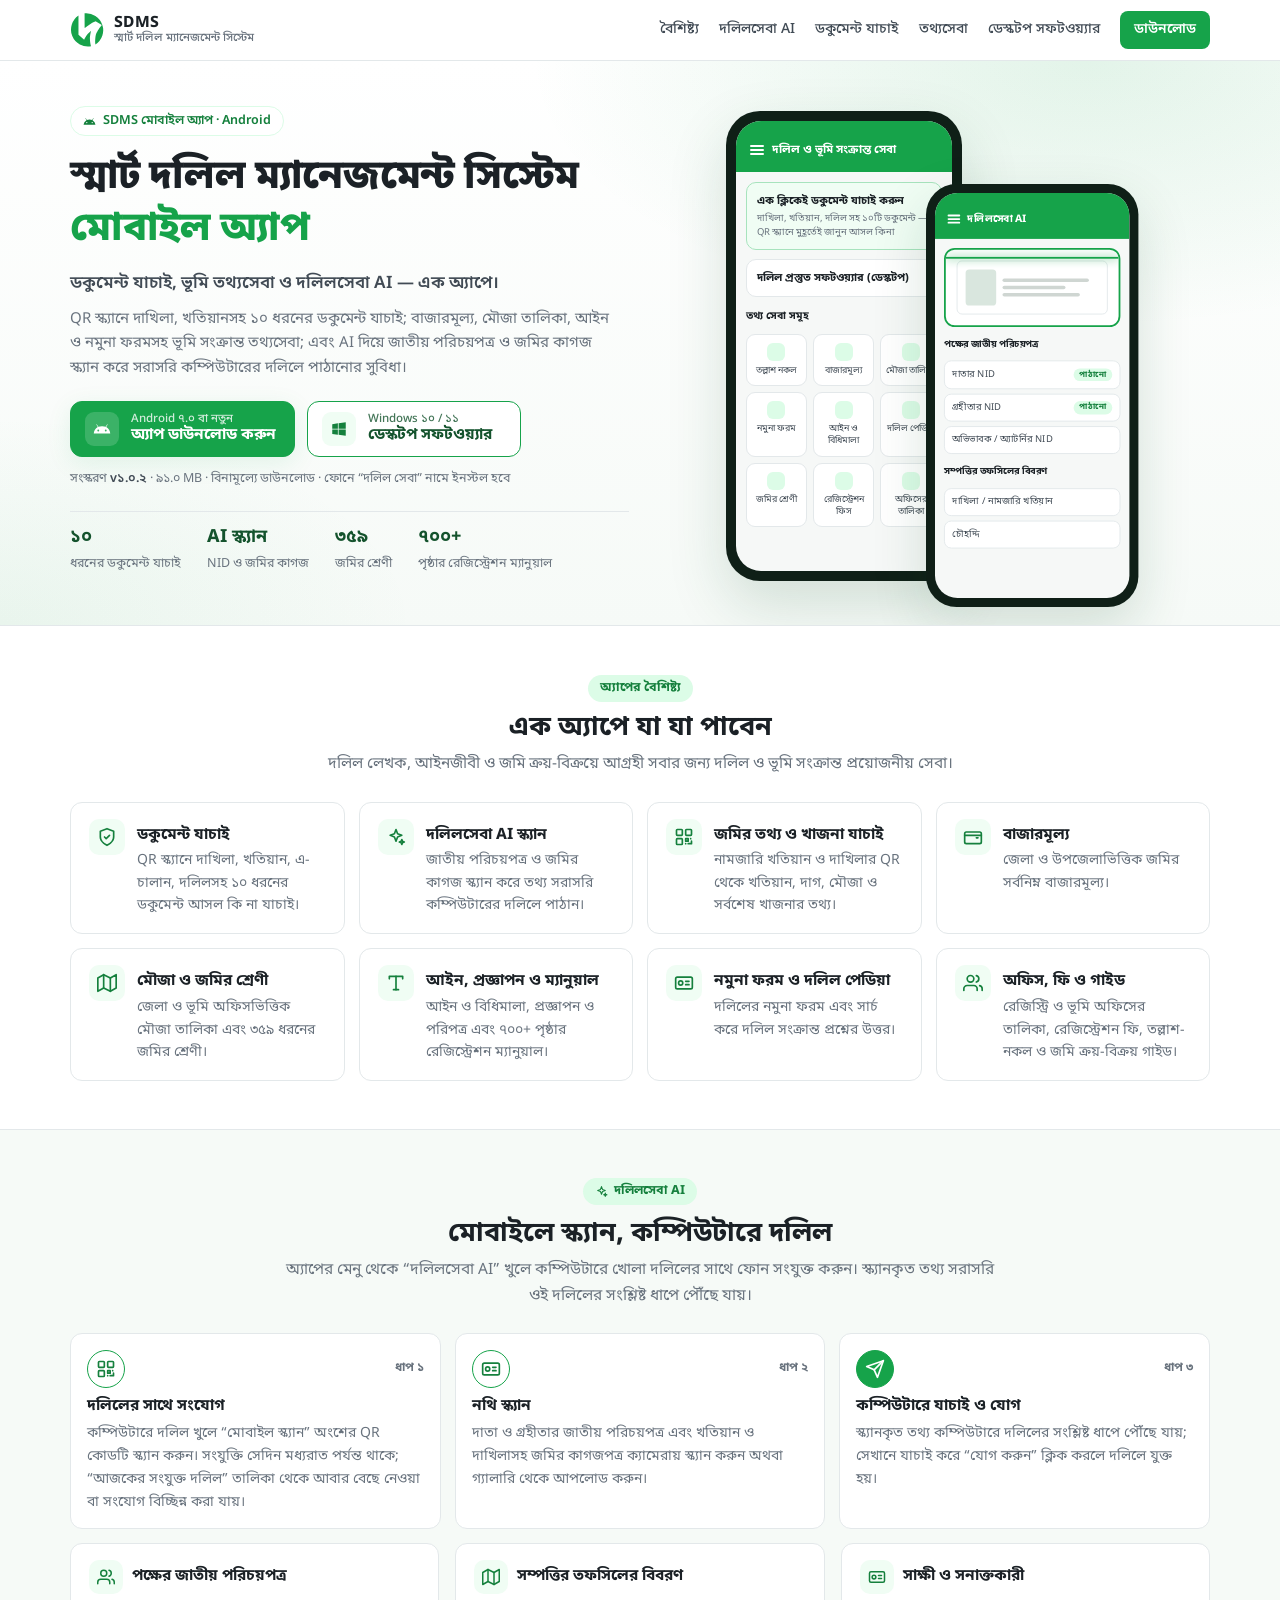
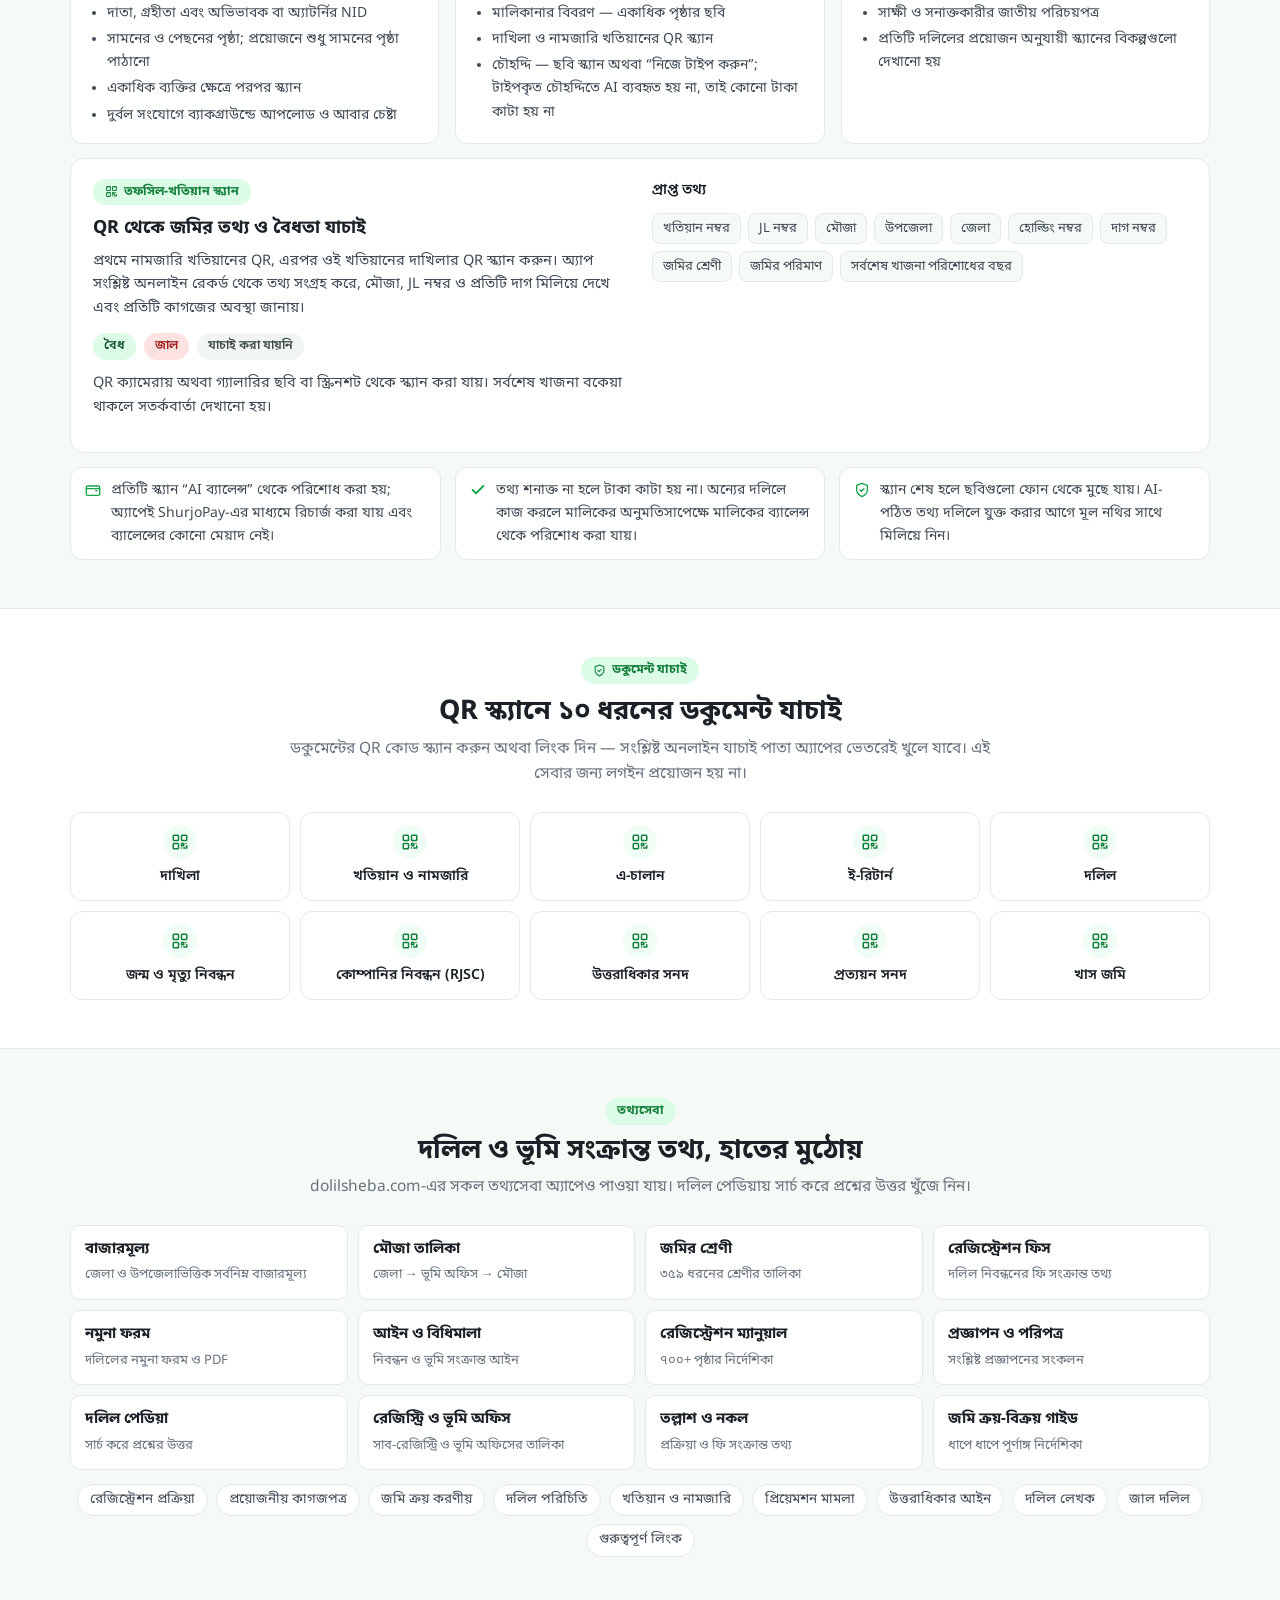
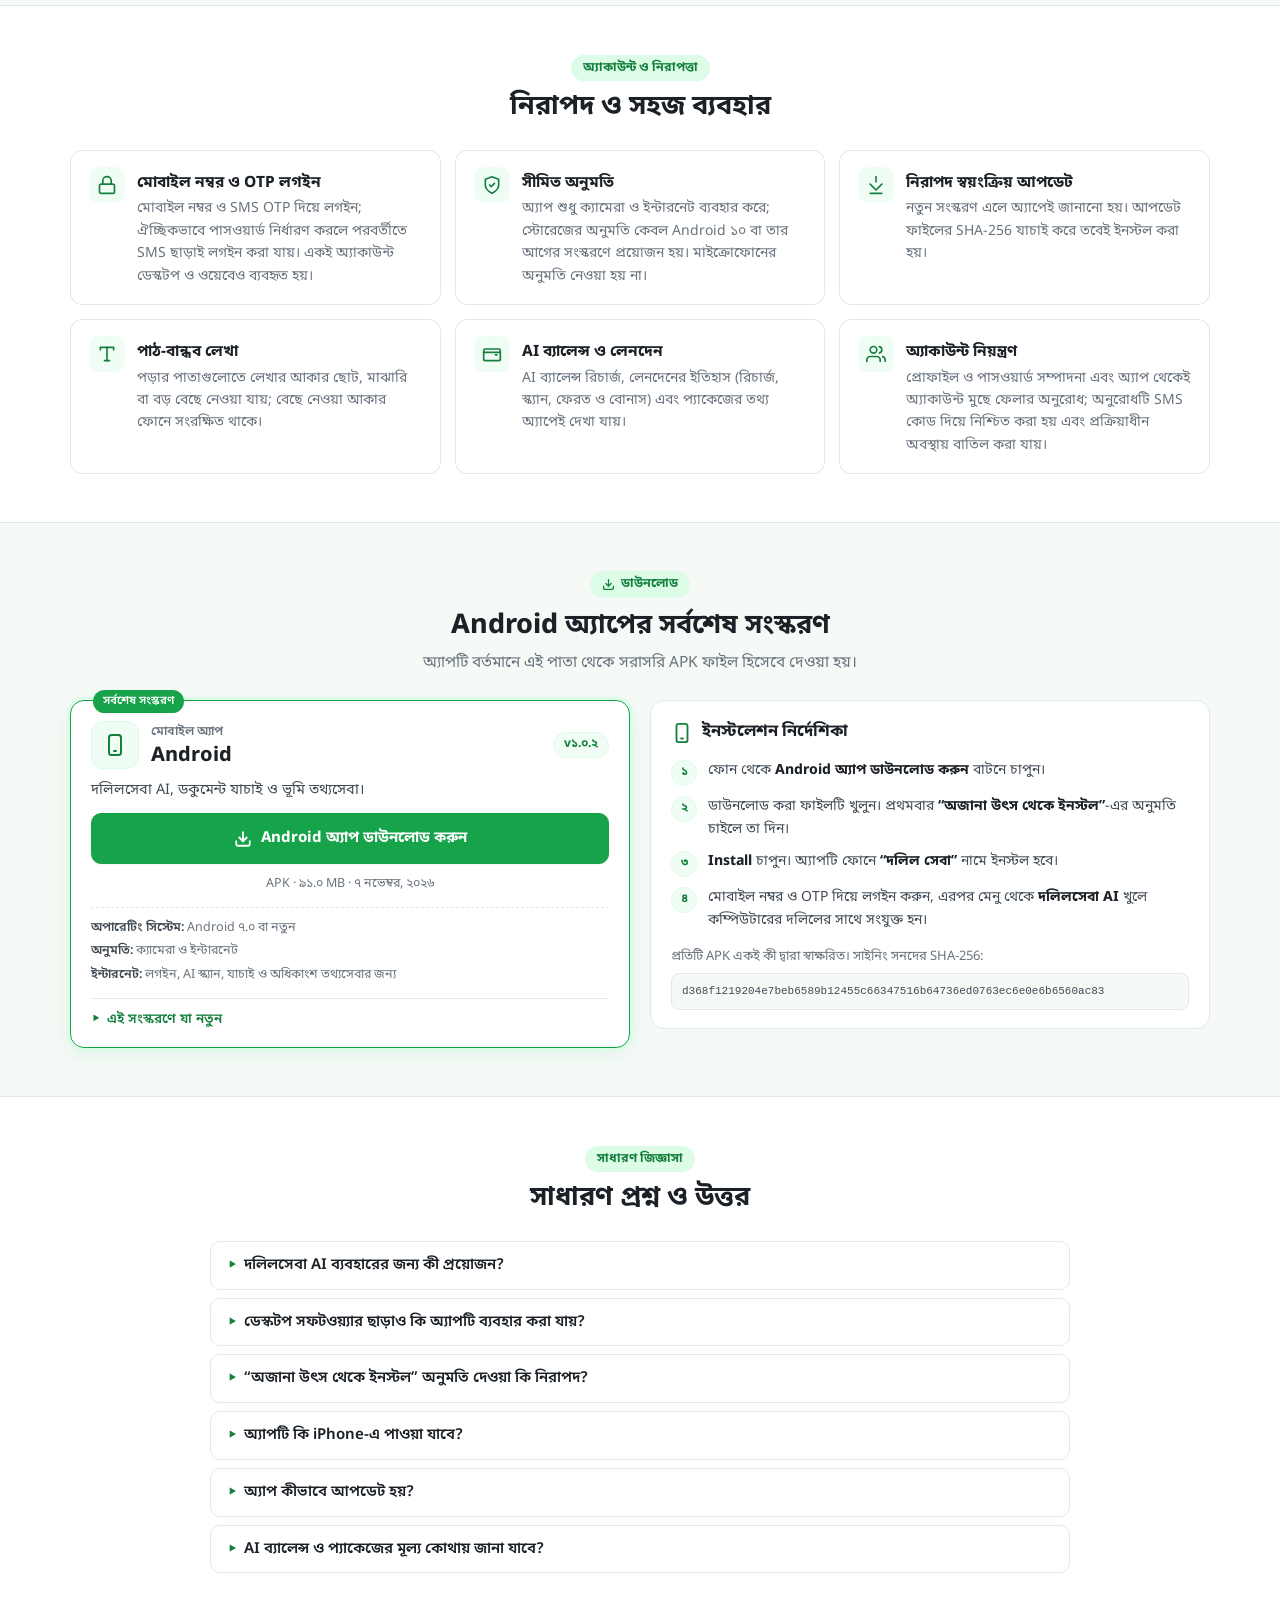
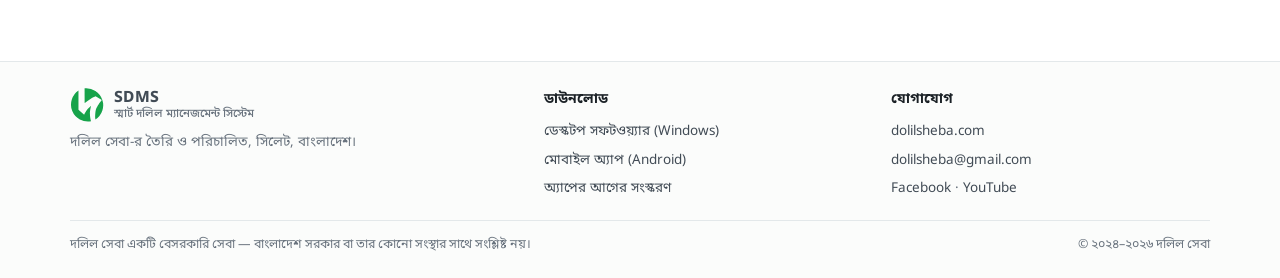
==== commit bdd593f5: "Compact card and section spacing Feature cards put the icon beside the title instead of on its own r" ====
--- a/mobile-app/index.html
+++ b/mobile-app/index.html
@@ -47,14 +47,14 @@
   a.feat:hover { border-color: var(--green); box-shadow: var(--shadow-md); }
   /* Scan groups */
   .groups { display: grid; grid-template-columns: repeat(3, 1fr); gap: 16px; }
-  .group { background: #fff; border: 1px solid var(--border); border-radius: var(--radius); padding: 20px; }
-  .group h3 { display: flex; align-items: center; gap: 9px; margin: 0 0 10px; font-size: 16px; }
-  .group h3 span { width: 36px; height: 36px; border-radius: 10px; display: grid; place-items: center; background: var(--green-tint); color: var(--green-dark); }
-  .group ul { margin: 0; padding-left: 18px; color: var(--soft); font-size: 14px; display: grid; gap: 5px; }
+  .group { background: #fff; border: 1px solid var(--border); border-radius: 12px; padding: 16px 18px; }
+  .group h3 { display: flex; align-items: center; gap: 9px; margin: 0 0 8px; font-size: 15.5px; }
+  .group h3 span { width: 34px; height: 34px; border-radius: 10px; display: grid; place-items: center; background: var(--green-tint); color: var(--green-dark); }
+  .group ul { margin: 0; padding-left: 18px; color: var(--soft); font-size: 14px; display: grid; gap: 3px; }
 
   /* Land QR detail */
-  .landqr { display: grid; grid-template-columns: 1fr 1fr; gap: 28px; align-items: start; margin-top: 16px; background: #fff; border: 1px solid var(--border); border-radius: 18px; padding: 26px 28px; }
-  .landqr h3 { margin: 8px 0 8px; font-size: 19px; }
+  .landqr { display: grid; grid-template-columns: 1fr 1fr; gap: 24px; align-items: start; margin-top: 14px; background: #fff; border: 1px solid var(--border); border-radius: 14px; padding: 20px 22px; }
+  .landqr h3 { margin: 6px 0 6px; font-size: 18px; }
   .landqr p { margin: 0 0 12px; color: var(--soft); font-size: 14.5px; }
   .fields { display: flex; flex-wrap: wrap; gap: 7px; }
   .fields span { font-size: 13px; border: 1px solid var(--border); background: var(--surface-alt); border-radius: 8px; padding: 4px 10px; color: var(--soft); }
@@ -65,16 +65,16 @@
   .status.na { background: #f1f5f4; color: #3d4b44; }
 
   /* Verification grid */
-  .verify { display: grid; grid-template-columns: repeat(5, 1fr); gap: 12px; }
-  .verify div { background: #fff; border: 1px solid var(--border); border-radius: 12px; padding: 16px 12px; text-align: center; font-size: 14px; font-weight: 600; color: var(--text); }
-  .verify div span { display: grid; place-items: center; width: 38px; height: 38px; margin: 0 auto 8px; border-radius: 50%; background: var(--green-tint); color: var(--green-dark); }
+  .verify { display: grid; grid-template-columns: repeat(5, 1fr); gap: 10px; }
+  .verify div { background: #fff; border: 1px solid var(--border); border-radius: 12px; padding: 12px 10px; text-align: center; font-size: 14px; font-weight: 600; color: var(--text); }
+  .verify div span { display: grid; place-items: center; width: 34px; height: 34px; margin: 0 auto 6px; border-radius: 50%; background: var(--green-tint); color: var(--green-dark); }
 
   /* Info tiles */
-  .info-grid { display: grid; grid-template-columns: repeat(4, 1fr); gap: 12px; }
-  .info-grid div { background: #fff; border: 1px solid var(--border); border-radius: 12px; padding: 14px 16px; }
+  .info-grid { display: grid; grid-template-columns: repeat(4, 1fr); gap: 10px; }
+  .info-grid div { background: #fff; border: 1px solid var(--border); border-radius: 10px; padding: 11px 14px; }
   .info-grid b { display: block; font-size: 15px; }
   .info-grid span { font-size: 13px; color: var(--muted); }
-  .more-chips { display: flex; flex-wrap: wrap; justify-content: center; gap: 8px; margin-top: 18px; }
+  .more-chips { display: flex; flex-wrap: wrap; justify-content: center; gap: 8px; margin-top: 14px; }
   .more-chips span { font-size: 13.5px; background: #fff; border: 1px solid var(--border); border-radius: 999px; padding: 4px 12px; color: var(--soft); }
 
   /* Download block */
@@ -288,7 +288,7 @@
       </li>
     </ol>
 
-    <div class="groups" style="margin-top:16px">
+    <div class="groups" style="margin-top:14px">
       <div class="group">
         <h3><span><svg width="18" height="18"><use href="#i-users"/></svg></span>পক্ষের জাতীয় পরিচয়পত্র</h3>
         <ul>
--- a/assets/site.css
+++ b/assets/site.css
@@ -166,31 +166,31 @@
 /* ── Sections ── */
 section.block { padding: 48px 0; }
 section.block.alt { background: var(--surface-alt); border-top: 1px solid var(--border); border-bottom: 1px solid var(--border); }
-.sec-head { text-align: center; max-width: 720px; margin: 0 auto 28px; }
+.sec-head { text-align: center; max-width: 720px; margin: 0 auto 24px; }
 .chip {
   display: inline-flex; align-items: center; gap: 6px; font-size: 12.5px; font-weight: 700;
   color: var(--green-dark); background: var(--green-soft); padding: 3px 12px; border-radius: 999px;
 }
-.sec-head h2 { margin: 10px 0 8px; font-size: 28px; line-height: 1.35; }
+.sec-head h2 { margin: 8px 0 6px; font-size: 27px; line-height: 1.35; }
 .sec-head p { margin: 0; color: var(--muted); font-size: 15.5px; }
 
 /* Steps */
-.steps { list-style: none; margin: 0; padding: 0; display: grid; grid-template-columns: repeat(4, 1fr); gap: 16px; }
-.step { background: #fff; border: 1px solid var(--border); border-radius: var(--radius); padding: 20px 18px; }
-.step-top { display: flex; align-items: center; justify-content: space-between; margin-bottom: 14px; }
-.step-ico { width: 42px; height: 42px; border-radius: 50%; display: grid; place-items: center; border: 1.5px solid var(--green); color: var(--green-dark); background: #fff; }
+.steps { list-style: none; margin: 0; padding: 0; display: grid; grid-template-columns: repeat(4, 1fr); gap: 14px; }
+.step { background: #fff; border: 1px solid var(--border); border-radius: 12px; padding: 16px 16px 14px; }
+.step-top { display: flex; align-items: center; justify-content: space-between; margin-bottom: 8px; }
+.step-ico { width: 38px; height: 38px; border-radius: 50%; display: grid; place-items: center; border: 1.5px solid var(--green); color: var(--green-dark); background: #fff; }
 .step.last .step-ico { background: var(--green); color: #fff; }
 .step-num { font-size: 12px; font-weight: 700; color: var(--muted); }
 .where { display: inline-flex; align-items: center; gap: 4px; font-size: 11.5px; font-weight: 600; padding: 1px 9px; border-radius: 999px; background: var(--green-tint); color: var(--green-dark); }
 .where.pc { background: #f1f5f4; color: #3d4b44; border: 1px solid var(--border); }
-.step h3 { margin: 6px 0 6px; font-size: 16px; line-height: 1.4; }
+.step h3 { margin: 2px 0 4px; font-size: 15.5px; line-height: 1.4; }
 .step p { margin: 0; font-size: 14px; color: var(--muted); }
 
 /* Ticks / trust row */
-.trust { display: grid; grid-template-columns: repeat(3, 1fr); gap: 14px; margin-top: 16px; }
-.trust div { display: flex; gap: 10px; align-items: flex-start; background: #fff; border: 1px solid var(--border); border-radius: 12px; padding: 14px 16px; font-size: 14px; color: var(--soft); }
+.trust { display: grid; grid-template-columns: repeat(3, 1fr); gap: 14px; margin-top: 14px; }
+.trust div { display: flex; gap: 10px; align-items: flex-start; background: #fff; border: 1px solid var(--border); border-radius: 12px; padding: 11px 14px; font-size: 14px; color: var(--soft); }
 .trust svg { color: var(--green); margin-top: 3px; }
-.note { margin: 16px auto 0; text-align: center; font-size: 13px; color: var(--muted); max-width: 720px; }
+.note { margin: 12px auto 0; text-align: center; font-size: 13px; color: var(--muted); max-width: 720px; }
 
 /* Scannable documents chips */
 .doc-chips { display: flex; flex-wrap: wrap; justify-content: center; gap: 8px; margin: 0 auto 30px; max-width: 860px; }
@@ -198,32 +198,33 @@
 .doc-chips svg { color: var(--green); }
 
 /* Features */
-.features { display: grid; grid-template-columns: repeat(3, 1fr); gap: 16px; }
-.feat { border: 1px solid var(--border); border-radius: var(--radius); padding: 20px; background: #fff; }
-.feat .f-ico { width: 40px; height: 40px; border-radius: 10px; display: grid; place-items: center; background: var(--green-tint); color: var(--green-dark); margin-bottom: 12px; }
-.feat h3 { margin: 0 0 6px; font-size: 16px; line-height: 1.4; }
-.feat p { margin: 0; font-size: 14px; color: var(--muted); }
+.features { display: grid; grid-template-columns: repeat(3, 1fr); gap: 14px; }
+.feat { display: grid; grid-template-columns: 36px 1fr; column-gap: 12px; align-content: start;
+  border: 1px solid var(--border); border-radius: 12px; padding: 16px 18px; background: #fff; }
+.feat .f-ico { grid-row: 1 / span 2; width: 36px; height: 36px; border-radius: 10px; display: grid; place-items: center; background: var(--green-tint); color: var(--green-dark); }
+.feat h3 { margin: 6px 0 4px; font-size: 15.5px; line-height: 1.4; }
+.feat p { grid-column: 2; margin: 0; font-size: 14px; color: var(--muted); line-height: 1.6; }
 
 /* Split promo (mobile app teaser) */
 .promo {
   display: grid; grid-template-columns: 1.3fr 1fr; gap: 32px; align-items: center;
   background: linear-gradient(135deg, var(--green-tint), #fff); border: 1px solid var(--green-soft);
-  border-radius: 20px; padding: 34px 36px;
-}
-.promo h2 { margin: 10px 0 8px; font-size: 26px; line-height: 1.35; }
+  border-radius: 18px; padding: 26px 30px;
+}
+.promo h2 { margin: 8px 0 6px; font-size: 24px; line-height: 1.35; }
 .promo p { margin: 0 0 14px; color: var(--soft); font-size: 15px; }
-.promo ul { list-style: none; margin: 0 0 22px; padding: 0; display: grid; gap: 8px; }
+.promo ul { list-style: none; margin: 0 0 18px; padding: 0; display: grid; gap: 8px; }
 .promo li, .checks li { display: flex; gap: 10px; font-size: 14.5px; align-items: flex-start; }
 .promo li svg, .checks svg { color: var(--green); margin-top: 4px; }
 .promo-actions { display: flex; flex-wrap: wrap; gap: 14px; align-items: center; }
 .promo-side { display: grid; grid-template-columns: 1fr 1fr; gap: 10px; }
-.promo-side div { background: #fff; border: 1px solid var(--border); border-radius: 12px; padding: 14px; }
+.promo-side div { background: #fff; border: 1px solid var(--border); border-radius: 12px; padding: 12px 14px; }
 .promo-side b { display: block; font-size: 20px; color: var(--green-deep); }
 .promo-side span { font-size: 12.5px; color: var(--muted); }
 
 /* Download cards */
 .dl-grid { display: grid; grid-template-columns: 1fr 1fr; gap: 20px; }
-.dl-card { position: relative; display: flex; flex-direction: column; background: var(--surface); border: 1px solid var(--border); border-radius: var(--radius); padding: 24px 24px 20px; box-shadow: var(--shadow-md); }
+.dl-card { position: relative; display: flex; flex-direction: column; background: var(--surface); border: 1px solid var(--border); border-radius: var(--radius); padding: 20px 20px 16px; box-shadow: var(--shadow-md); }
 .dl-card.for-you { border-color: var(--green); box-shadow: 0 0 0 3px var(--green-soft), var(--shadow-md); }
 .for-you-tag { display: none; position: absolute; top: -11px; left: 22px; background: var(--green); color: #fff; font-size: 11.5px; font-weight: 600; padding: 2px 10px; border-radius: 999px; }
 .dl-card.for-you .for-you-tag { display: inline-block; }
@@ -234,12 +235,12 @@
 .dl-title h3 { margin: 0; font-size: 20px; line-height: 1.3; }
 .ver-pill { font-size: 12px; font-weight: 700; color: var(--green-dark); background: var(--green-tint); border: 1px solid var(--green-soft); border-radius: 999px; padding: 2px 10px; white-space: nowrap; }
 .ver-pill:empty { display: none; }
-.dl-desc { margin: 14px 0 12px; font-size: 14.5px; color: var(--soft); }
-.checks { list-style: none; margin: 0 0 20px; padding: 0; display: grid; gap: 7px; }
+.dl-desc { margin: 10px 0 10px; font-size: 14.5px; color: var(--soft); }
+.checks { list-style: none; margin: 0 0 16px; padding: 0; display: grid; gap: 6px; }
 .checks li { font-size: 14px; }
 .spacer { flex: 1; }
 .dl-meta { margin: 10px 0 0; text-align: center; font-size: 12.5px; color: var(--muted); }
-.req { margin: 14px 0 0; padding: 12px 0 0; border-top: 1px dashed var(--border); font-size: 12.5px; color: var(--muted); display: grid; gap: 3px; }
+.req { margin: 12px 0 0; padding: 10px 0 0; border-top: 1px dashed var(--border); font-size: 12.5px; color: var(--muted); display: grid; gap: 3px; }
 .req b { color: var(--soft); font-weight: 600; }
 .dl-notes { margin-top: 12px; border-top: 1px solid var(--border); padding-top: 10px; }
 .dl-notes summary, .faq summary { cursor: pointer; list-style: none; display: flex; align-items: center; gap: 7px; }
@@ -257,10 +258,10 @@
 
 /* Install */
 .install { display: grid; grid-template-columns: 1fr 1fr; gap: 20px; margin-top: 16px; }
-.inst { background: #fff; border: 1px solid var(--border); border-radius: var(--radius); padding: 22px 24px; }
-.inst h3 { display: flex; align-items: center; gap: 9px; margin: 0 0 14px; font-size: 16.5px; }
+.inst { background: #fff; border: 1px solid var(--border); border-radius: var(--radius); padding: 18px 20px; }
+.inst h3 { display: flex; align-items: center; gap: 9px; margin: 0 0 12px; font-size: 16.5px; }
 .inst h3 svg { color: var(--green-dark); }
-.inst ol { margin: 0; padding: 0; list-style: none; counter-reset: s; display: grid; gap: 11px; }
+.inst ol { margin: 0; padding: 0; list-style: none; counter-reset: s; display: grid; gap: 9px; }
 .inst li { counter-increment: s; display: flex; gap: 11px; font-size: 14px; color: var(--soft); }
 .inst li::before {
   content: counter(s, bengali); flex-shrink: 0; width: 24px; height: 24px; border-radius: 50%;
@@ -270,10 +271,10 @@
 .inst li b { color: var(--text); }
 
 /* FAQ */
-.faq { max-width: 820px; margin: 0 auto; display: grid; gap: 10px; }
-.faq details { background: #fff; border: 1px solid var(--border); border-radius: 12px; padding: 14px 18px; }
+.faq { max-width: 860px; margin: 0 auto; display: grid; gap: 8px; }
+.faq details { background: #fff; border: 1px solid var(--border); border-radius: 10px; padding: 11px 16px; }
 .faq summary { font-weight: 600; font-size: 15px; }
-.faq details p { margin: 10px 0 2px; color: var(--soft); font-size: 14.5px; }
+.faq details p { margin: 8px 0 2px; color: var(--soft); font-size: 14.5px; }
 
 /* CTA band */
 .cta { background: linear-gradient(135deg, var(--green-dark), var(--green-deep)); color: #fff; border-radius: 20px; padding: 38px 30px; text-align: center; }
@@ -287,14 +288,14 @@
 .cta .get.ghost:hover { background: rgba(255, 255, 255, 0.08); }
 
 /* Footer */
-footer { border-top: 1px solid var(--border); margin-top: 48px; padding: 28px 0 24px; font-size: 13.5px; color: var(--muted); background: #fbfcfb; }
+footer { border-top: 1px solid var(--border); margin-top: 40px; padding: 26px 0 22px; font-size: 13.5px; color: var(--muted); background: #fbfcfb; }
 .foot-grid { display: grid; grid-template-columns: 1.4fr 1fr 1fr; gap: 28px; }
 .foot-grid h4 { margin: 0 0 10px; font-size: 14px; color: var(--text); }
 .foot-grid ul { list-style: none; margin: 0; padding: 0; display: grid; gap: 6px; }
 .foot-grid a { color: var(--soft); text-decoration: none; }
 .foot-grid a:hover { color: var(--green-dark); text-decoration: underline; }
 .foot-brand p { margin: 10px 0 0; max-width: 360px; }
-.disclaimer { margin: 26px 0 0; padding-top: 16px; border-top: 1px solid var(--border); font-size: 12.5px; display: flex; justify-content: space-between; gap: 16px; flex-wrap: wrap; }
+.disclaimer { margin: 20px 0 0; padding-top: 14px; border-top: 1px solid var(--border); font-size: 12.5px; display: flex; justify-content: space-between; gap: 16px; flex-wrap: wrap; }
 
 /* ── Responsive ── */
 @media (max-width: 980px) {
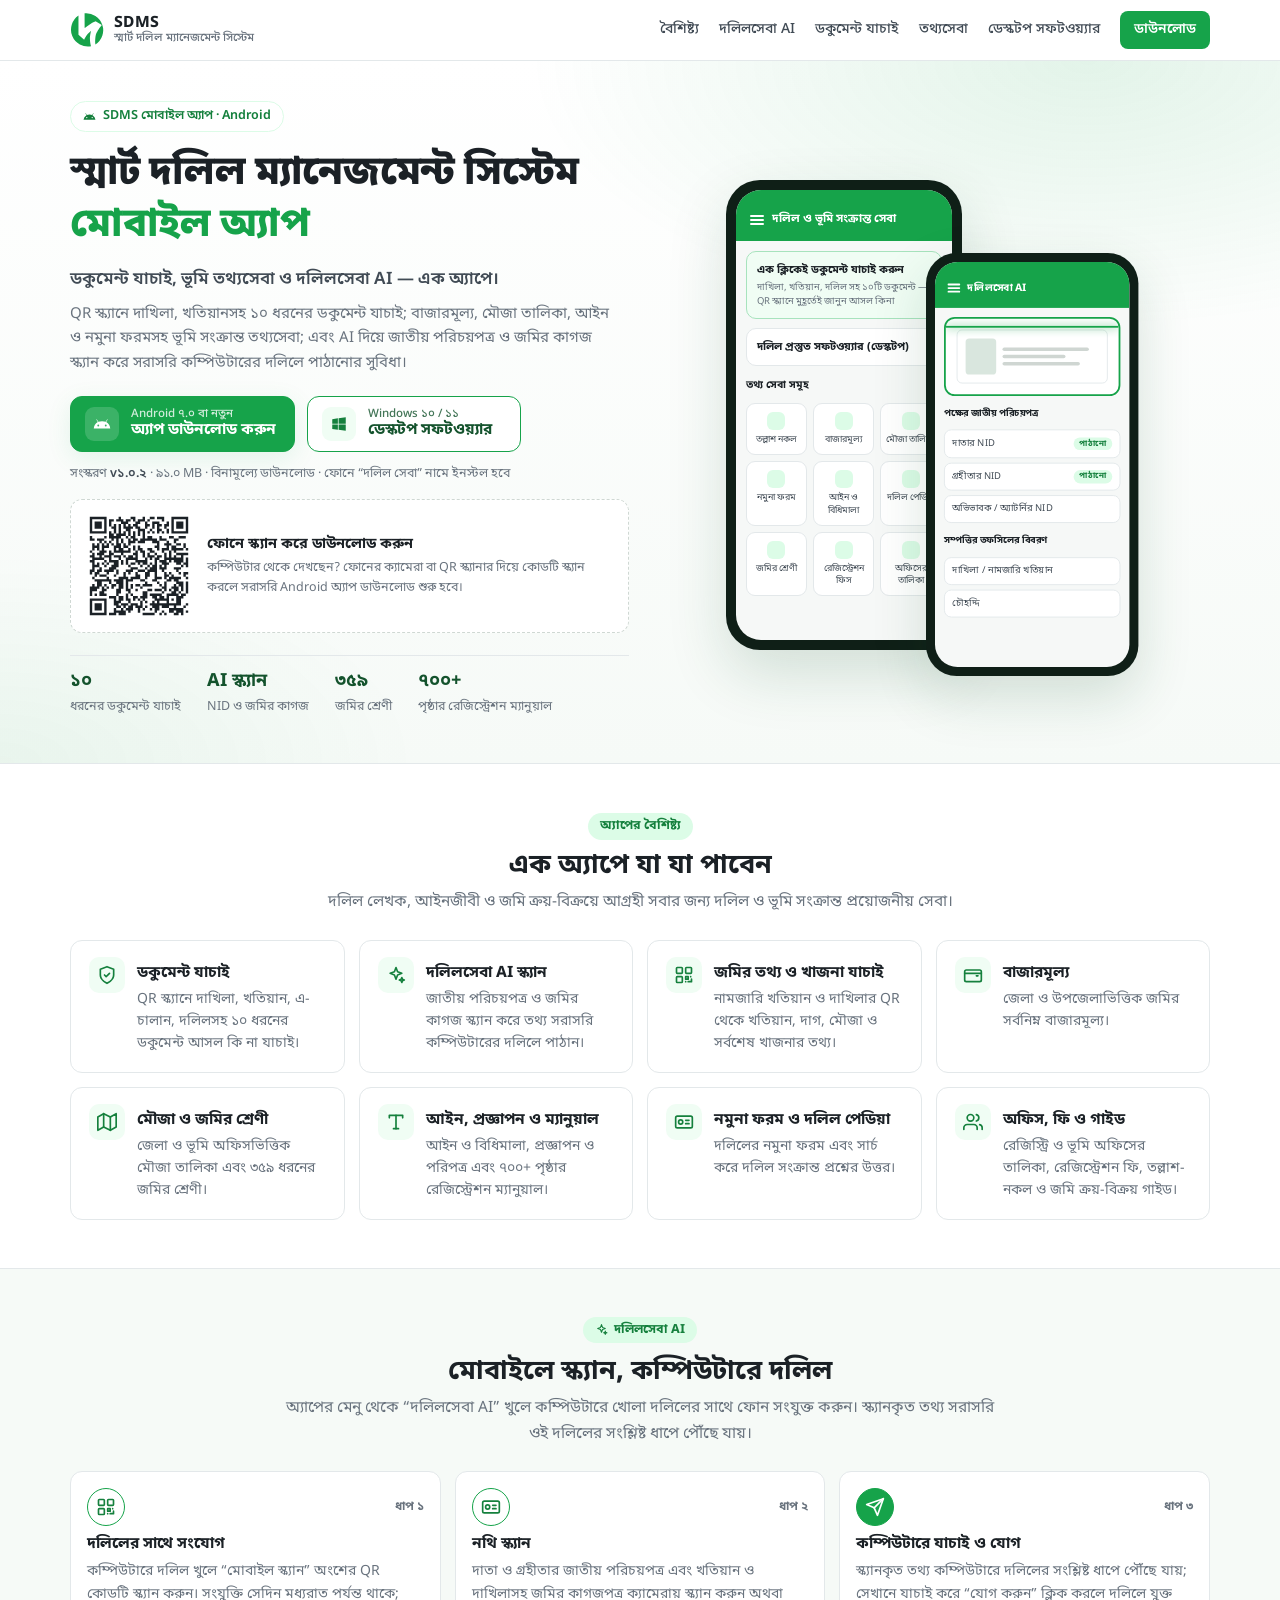
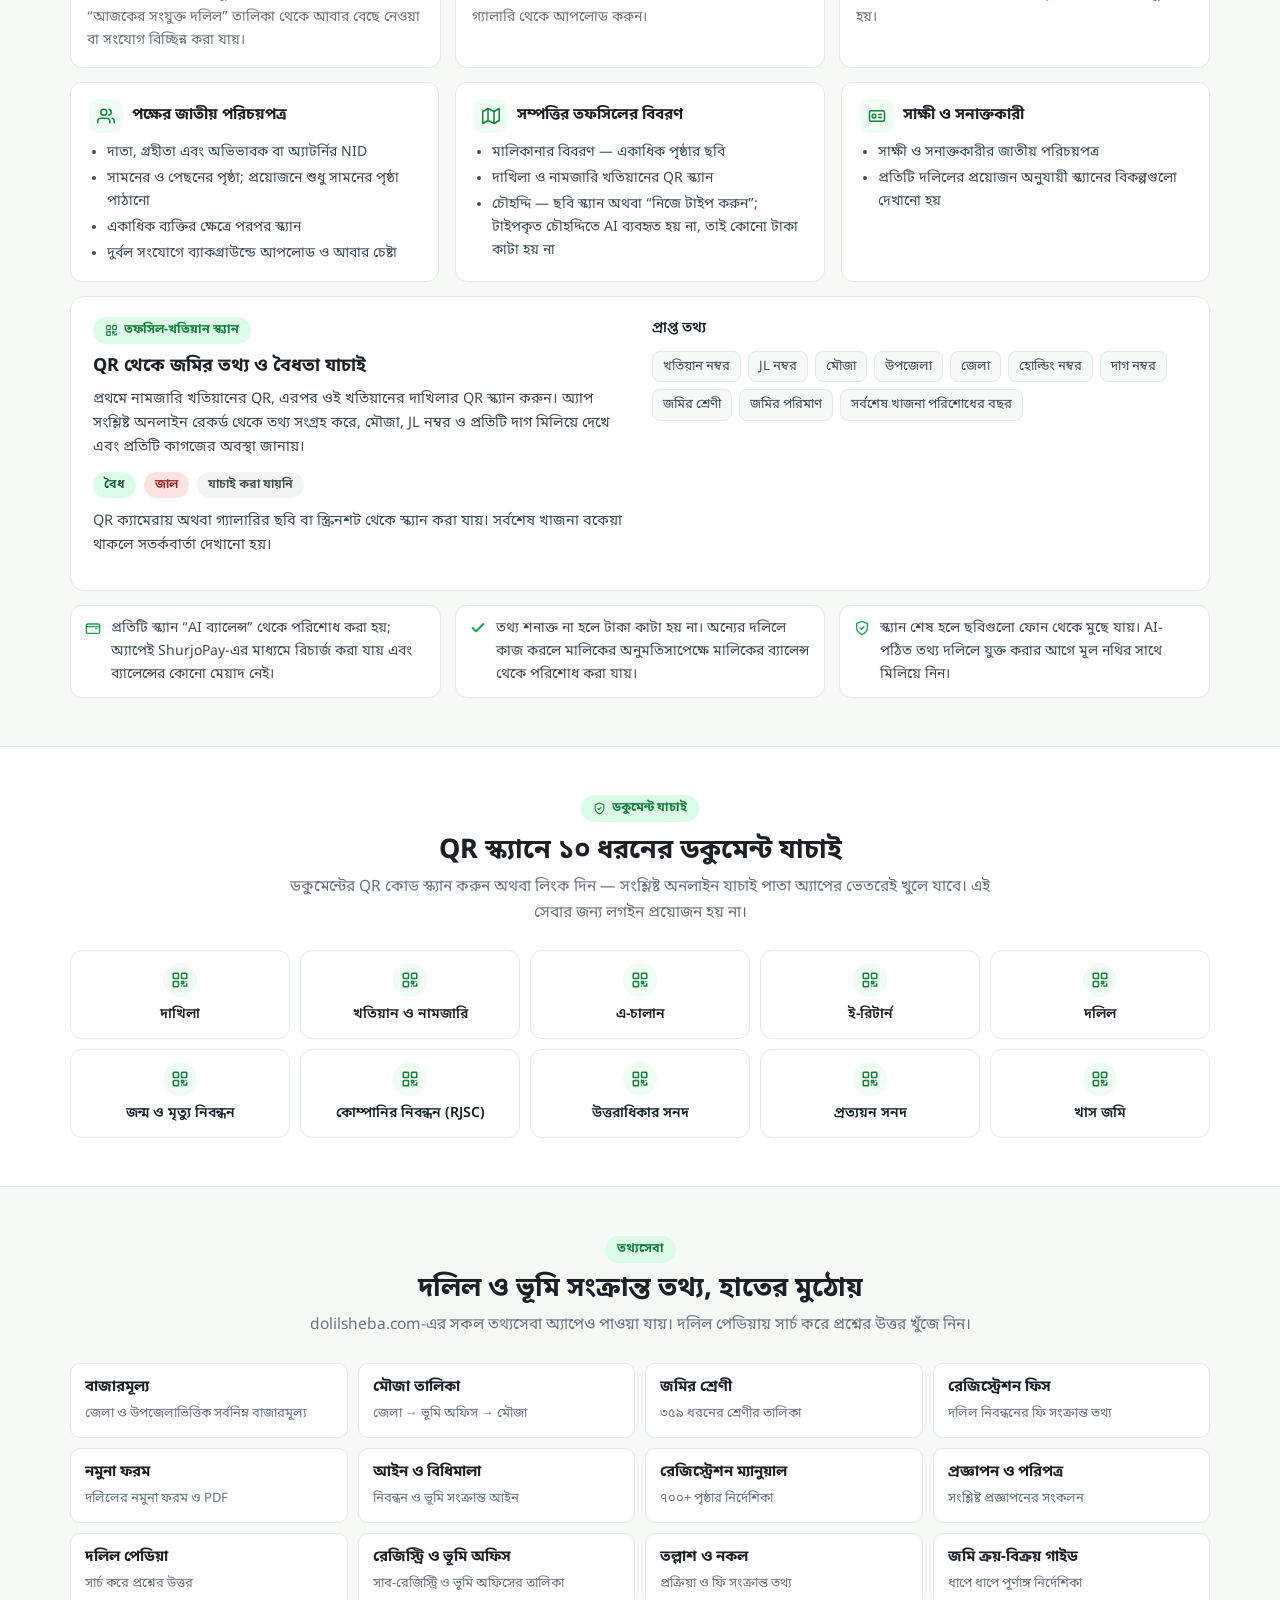
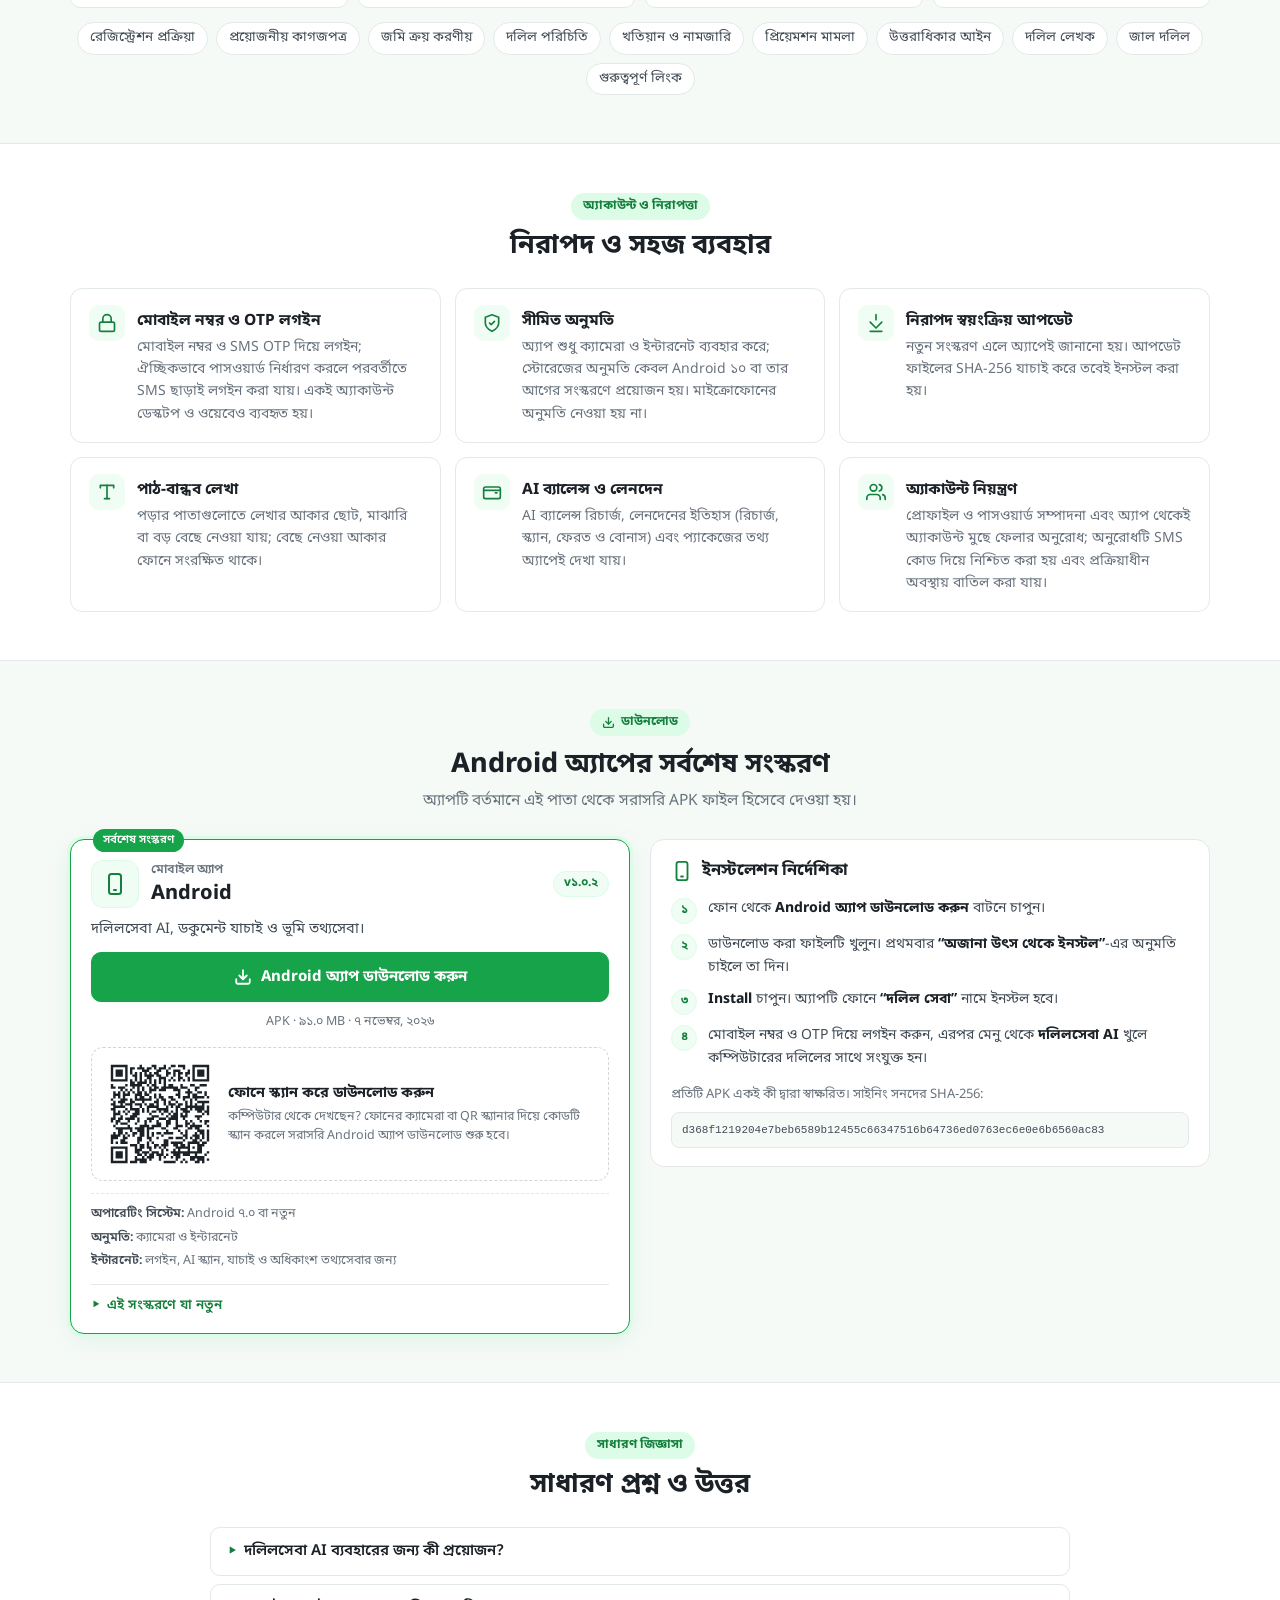
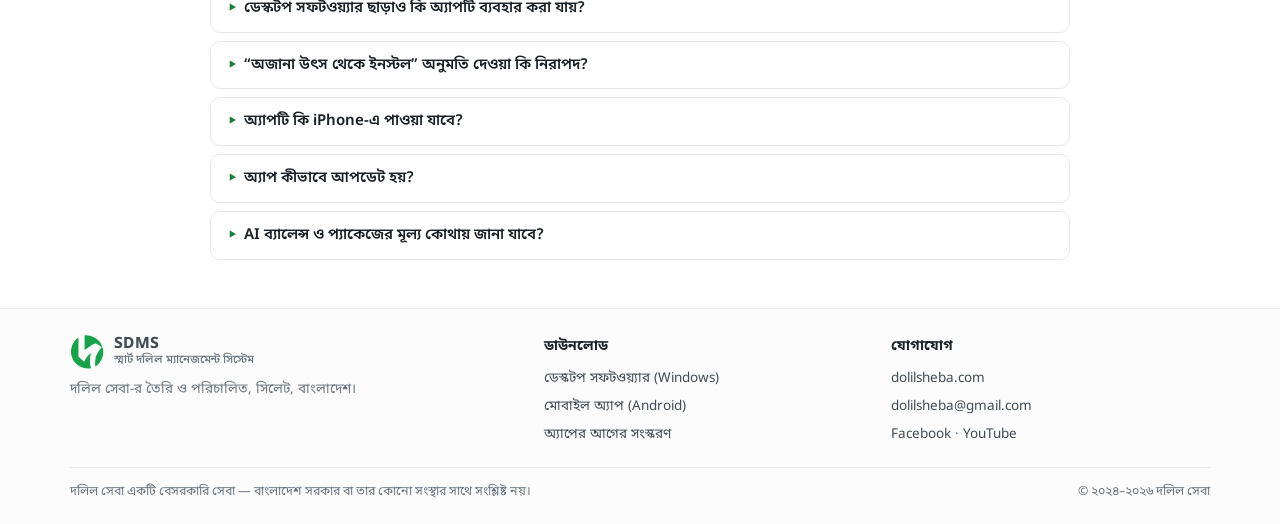
==== commit 1df8d9f1: "Scan-to-download QR for desktop visitors; canonical links to the website On a computer, the Android " ====
--- a/mobile-app/index.html
+++ b/mobile-app/index.html
@@ -7,6 +7,7 @@
 <title>SDMS মোবাইল অ্যাপ — দলিলসেবা AI ও ডকুমেন্ট যাচাই</title>
 <meta name="description" content="স্মার্ট দলিল ম্যানেজমেন্ট সিস্টেমের Android অ্যাপ — দলিলসেবা AI দিয়ে জাতীয় পরিচয়পত্র ও জমির কাগজ স্ক্যান করে কম্পিউটারের দলিলে পাঠানো, QR স্ক্যানে ১০ ধরনের ডকুমেন্ট যাচাই এবং ভূমি সংক্রান্ত তথ্যসেবা।" />
 <meta name="theme-color" content="#16a34a" />
+<link rel="canonical" href="https://dolilsheba.com/mobile-app" />
 <meta property="og:type" content="website" />
 <meta property="og:title" content="SDMS মোবাইল অ্যাপ — স্মার্ট দলিল ম্যানেজমেন্ট সিস্টেম" />
 <meta property="og:description" content="দলিলসেবা AI, ডকুমেন্ট যাচাই ও ভূমি তথ্যসেবা — এক অ্যাপে। Android ৭.০ বা নতুন।" />
@@ -160,6 +161,7 @@
         </a>
       </div>
       <p class="get-meta">সংস্করণ <b data-ver="mobile"></b> &middot; <span data-size="mobile"></span> &middot; বিনামূল্যে ডাউনলোড &middot; ফোনে “দলিল সেবা” নামে ইনস্টল হবে</p>
+      <div class="qr-box"><img src="../assets/app-qr.svg" alt="Android অ্যাপ ডাউনলোডের QR কোড" width="108" height="108" /><div><b>ফোনে স্ক্যান করে ডাউনলোড করুন</b><span>কম্পিউটার থেকে দেখছেন? ফোনের ক্যামেরা বা QR স্ক্যানার দিয়ে কোডটি স্ক্যান করলে সরাসরি Android অ্যাপ ডাউনলোড শুরু হবে।</span></div></div>
 
       <div class="stats">
         <div class="stat"><b>১০</b><span>ধরনের ডকুমেন্ট যাচাই</span></div>
@@ -455,6 +457,7 @@
         <p class="dl-desc">দলিলসেবা AI, ডকুমেন্ট যাচাই ও ভূমি তথ্যসেবা।</p>
         <a class="btn block" data-dl="mobile" href="https://github.com/dolil/dolilsheba-mobile-releases/releases/latest/download/dolilsheba.apk"><svg width="18" height="18"><use href="#i-download"/></svg>Android অ্যাপ ডাউনলোড করুন</a>
         <p class="dl-meta">APK &middot; <span data-size="mobile"></span> &middot; <span data-date="mobile"></span></p>
+        <div class="qr-box"><img src="../assets/app-qr.svg" alt="Android অ্যাপ ডাউনলোডের QR কোড" width="108" height="108" /><div><b>ফোনে স্ক্যান করে ডাউনলোড করুন</b><span>কম্পিউটার থেকে দেখছেন? ফোনের ক্যামেরা বা QR স্ক্যানার দিয়ে কোডটি স্ক্যান করলে সরাসরি Android অ্যাপ ডাউনলোড শুরু হবে।</span></div></div>
         <div class="req">
           <span><b>অপারেটিং সিস্টেম:</b> Android ৭.০ বা নতুন</span>
           <span><b>অনুমতি:</b> ক্যামেরা ও ইন্টারনেট</span>
--- a/assets/site.css
+++ b/assets/site.css
@@ -288,7 +288,7 @@
 .cta .get.ghost:hover { background: rgba(255, 255, 255, 0.08); }
 
 /* Footer */
-footer { border-top: 1px solid var(--border); margin-top: 40px; padding: 26px 0 22px; font-size: 13.5px; color: var(--muted); background: #fbfcfb; }
+footer { border-top: 1px solid var(--border); margin-top: 0; padding: 26px 0 22px; font-size: 13.5px; color: var(--muted); background: #fbfcfb; }
 .foot-grid { display: grid; grid-template-columns: 1.4fr 1fr 1fr; gap: 28px; }
 .foot-grid h4 { margin: 0 0 10px; font-size: 14px; color: var(--text); }
 .foot-grid ul { list-style: none; margin: 0; padding: 0; display: grid; gap: 6px; }
@@ -296,6 +296,14 @@
 .foot-grid a:hover { color: var(--green-dark); text-decoration: underline; }
 .foot-brand p { margin: 10px 0 0; max-width: 360px; }
 .disclaimer { margin: 20px 0 0; padding-top: 14px; border-top: 1px solid var(--border); font-size: 12.5px; display: flex; justify-content: space-between; gap: 16px; flex-wrap: wrap; }
+
+/* "Scan to download" QR — only for visitors on a computer; phones get the button instead */
+.qr-box { display: none; align-items: center; gap: 14px; margin-top: 14px; padding: 12px 14px; border: 1px dashed var(--border-strong); border-radius: 12px; background: #fff; text-align: left; }
+.qr-box img { width: 108px; height: 108px; flex-shrink: 0; border-radius: 6px; }
+.qr-box b { display: block; font-size: 14.5px; color: var(--text); margin-bottom: 2px; }
+.qr-box span { display: block; font-size: 12.5px; color: var(--muted); line-height: 1.55; }
+@media (min-width: 721px) and (hover: hover) and (pointer: fine) { .qr-box { display: flex; } }
+.is-android .qr-box { display: none !important; }
 
 /* ── Responsive ── */
 @media (max-width: 980px) {
